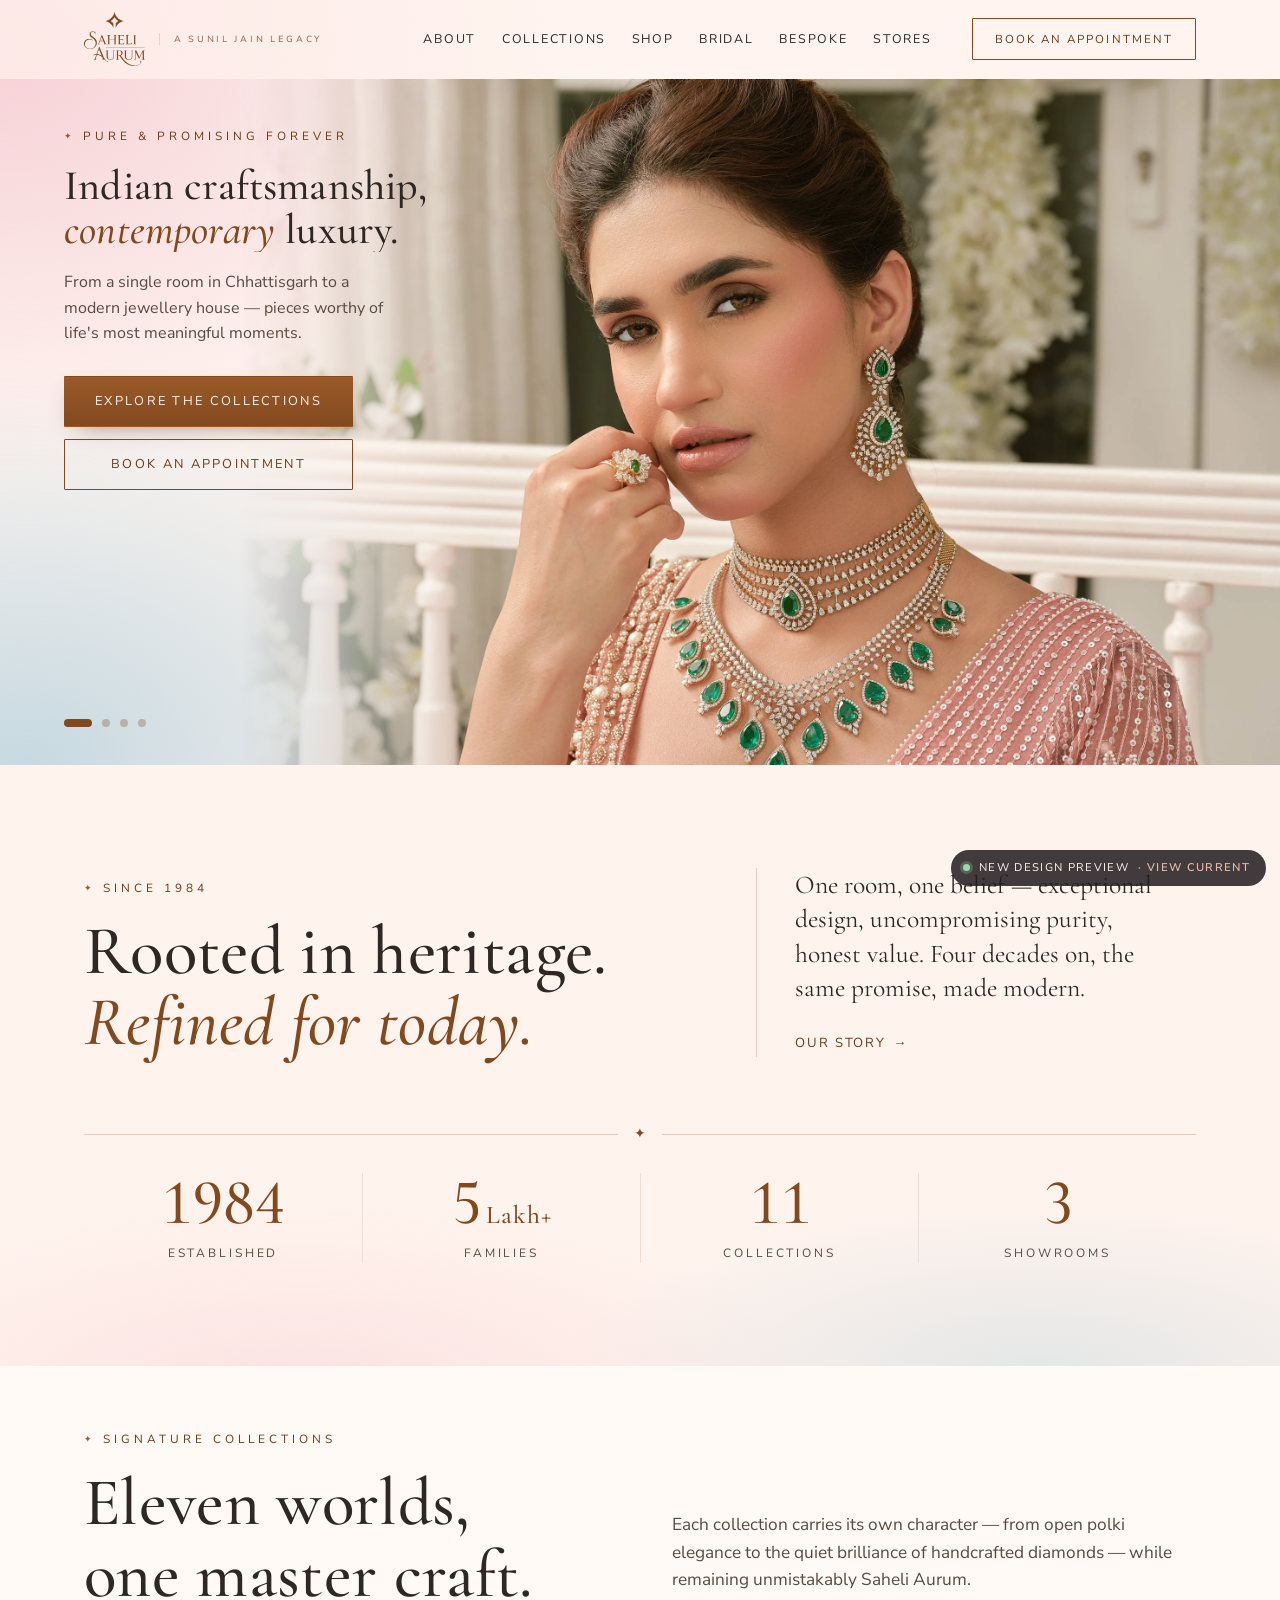
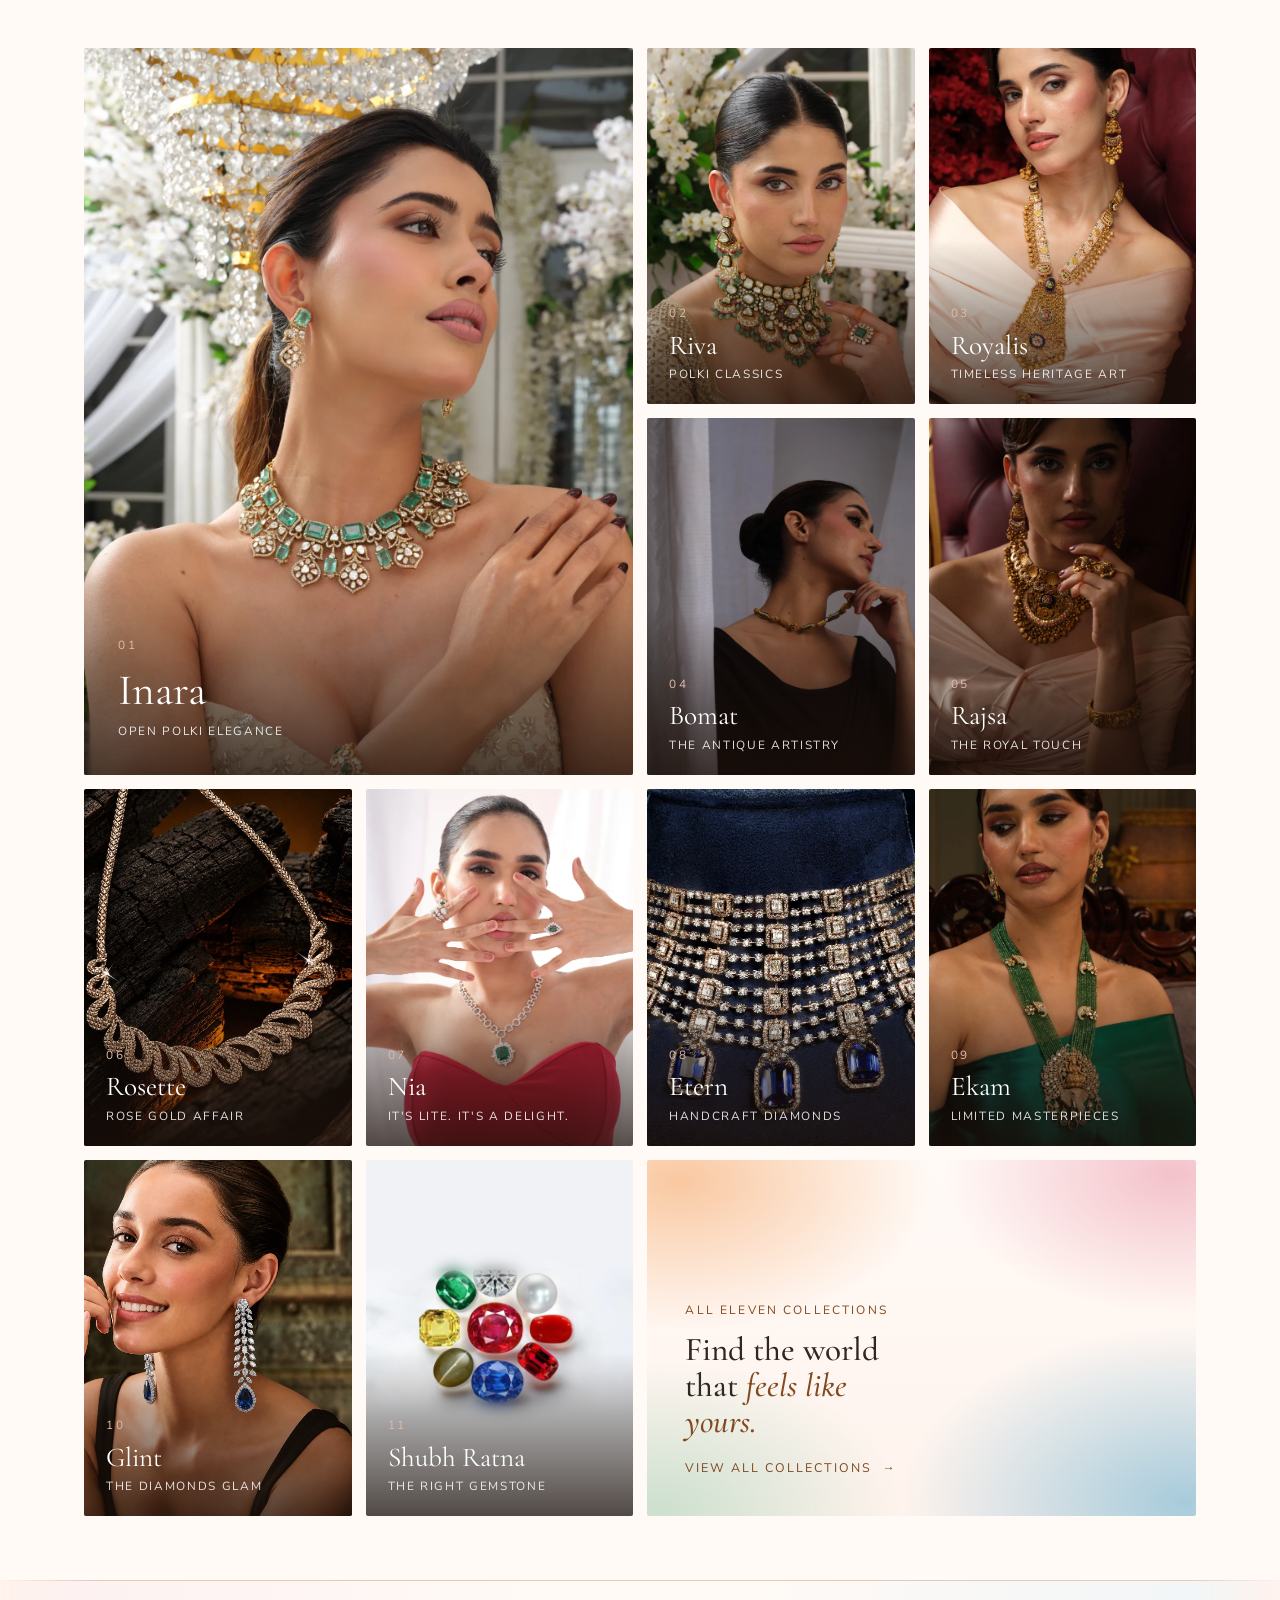
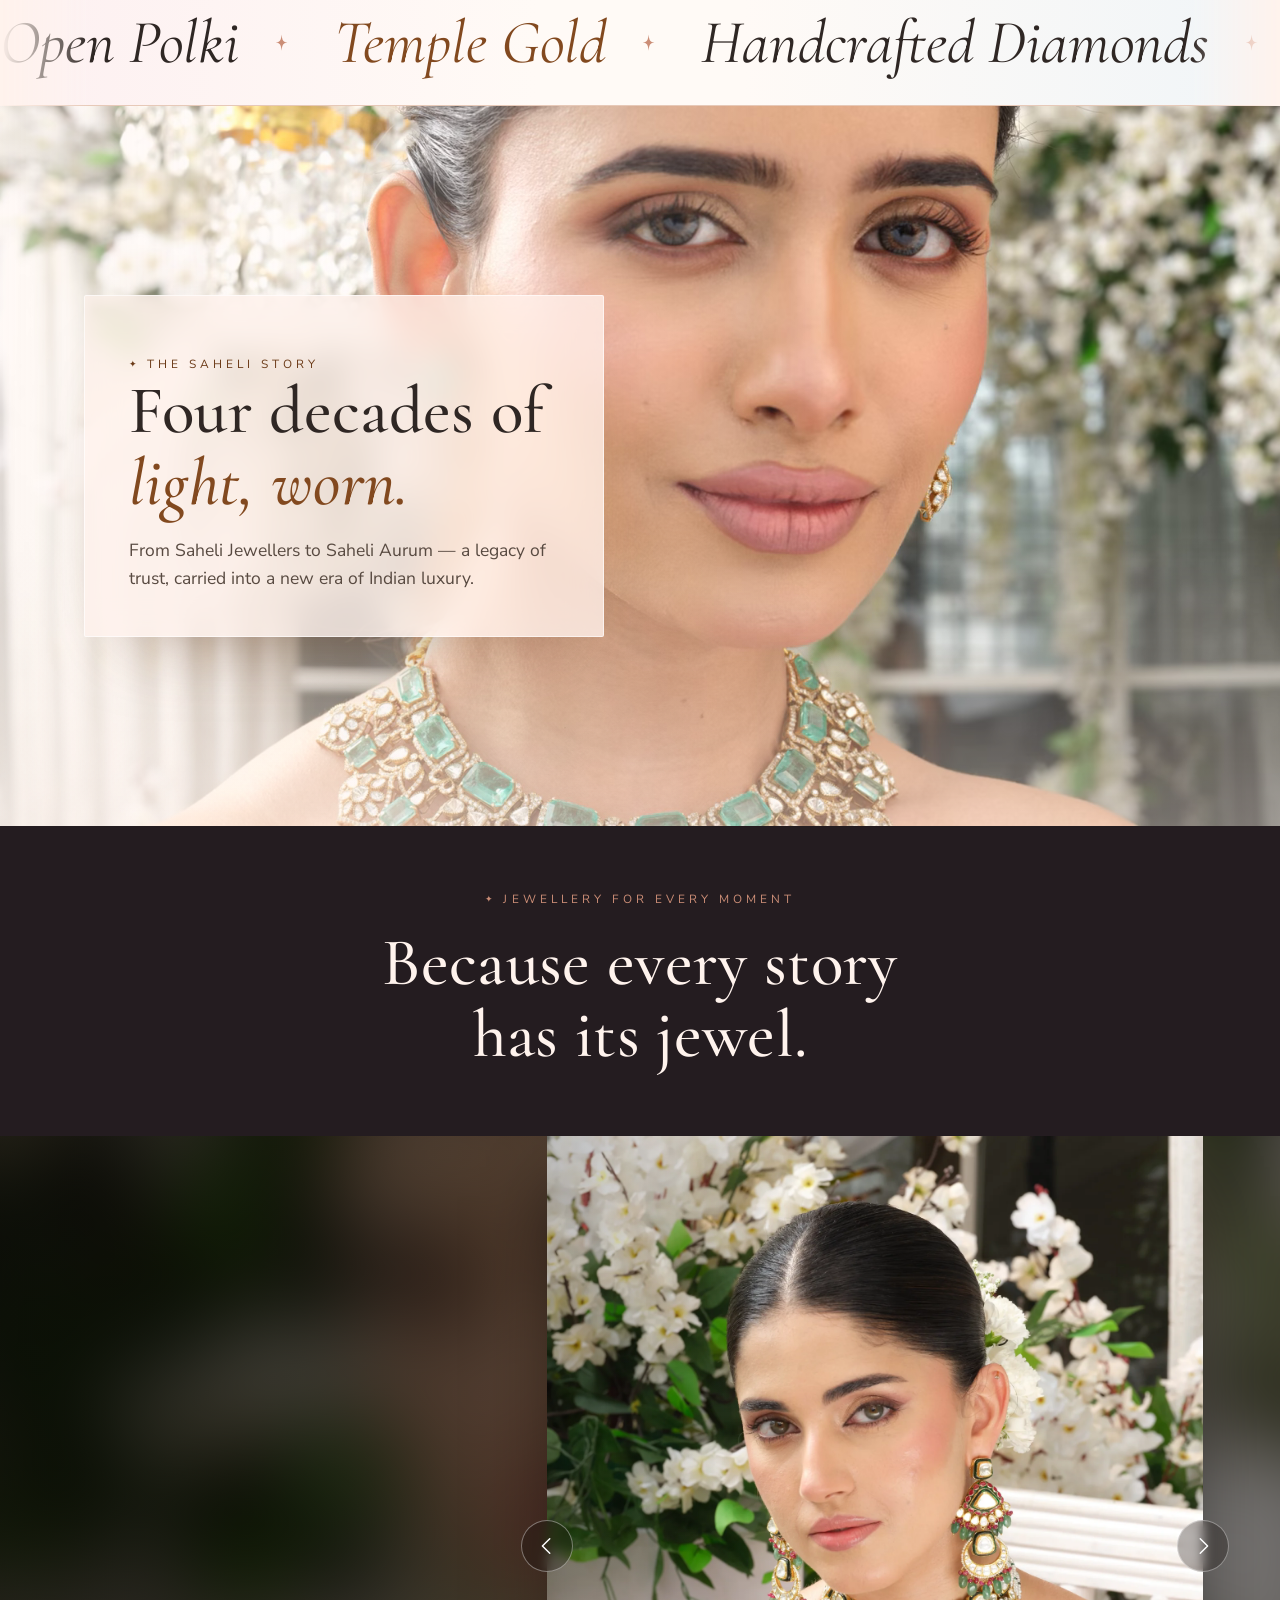
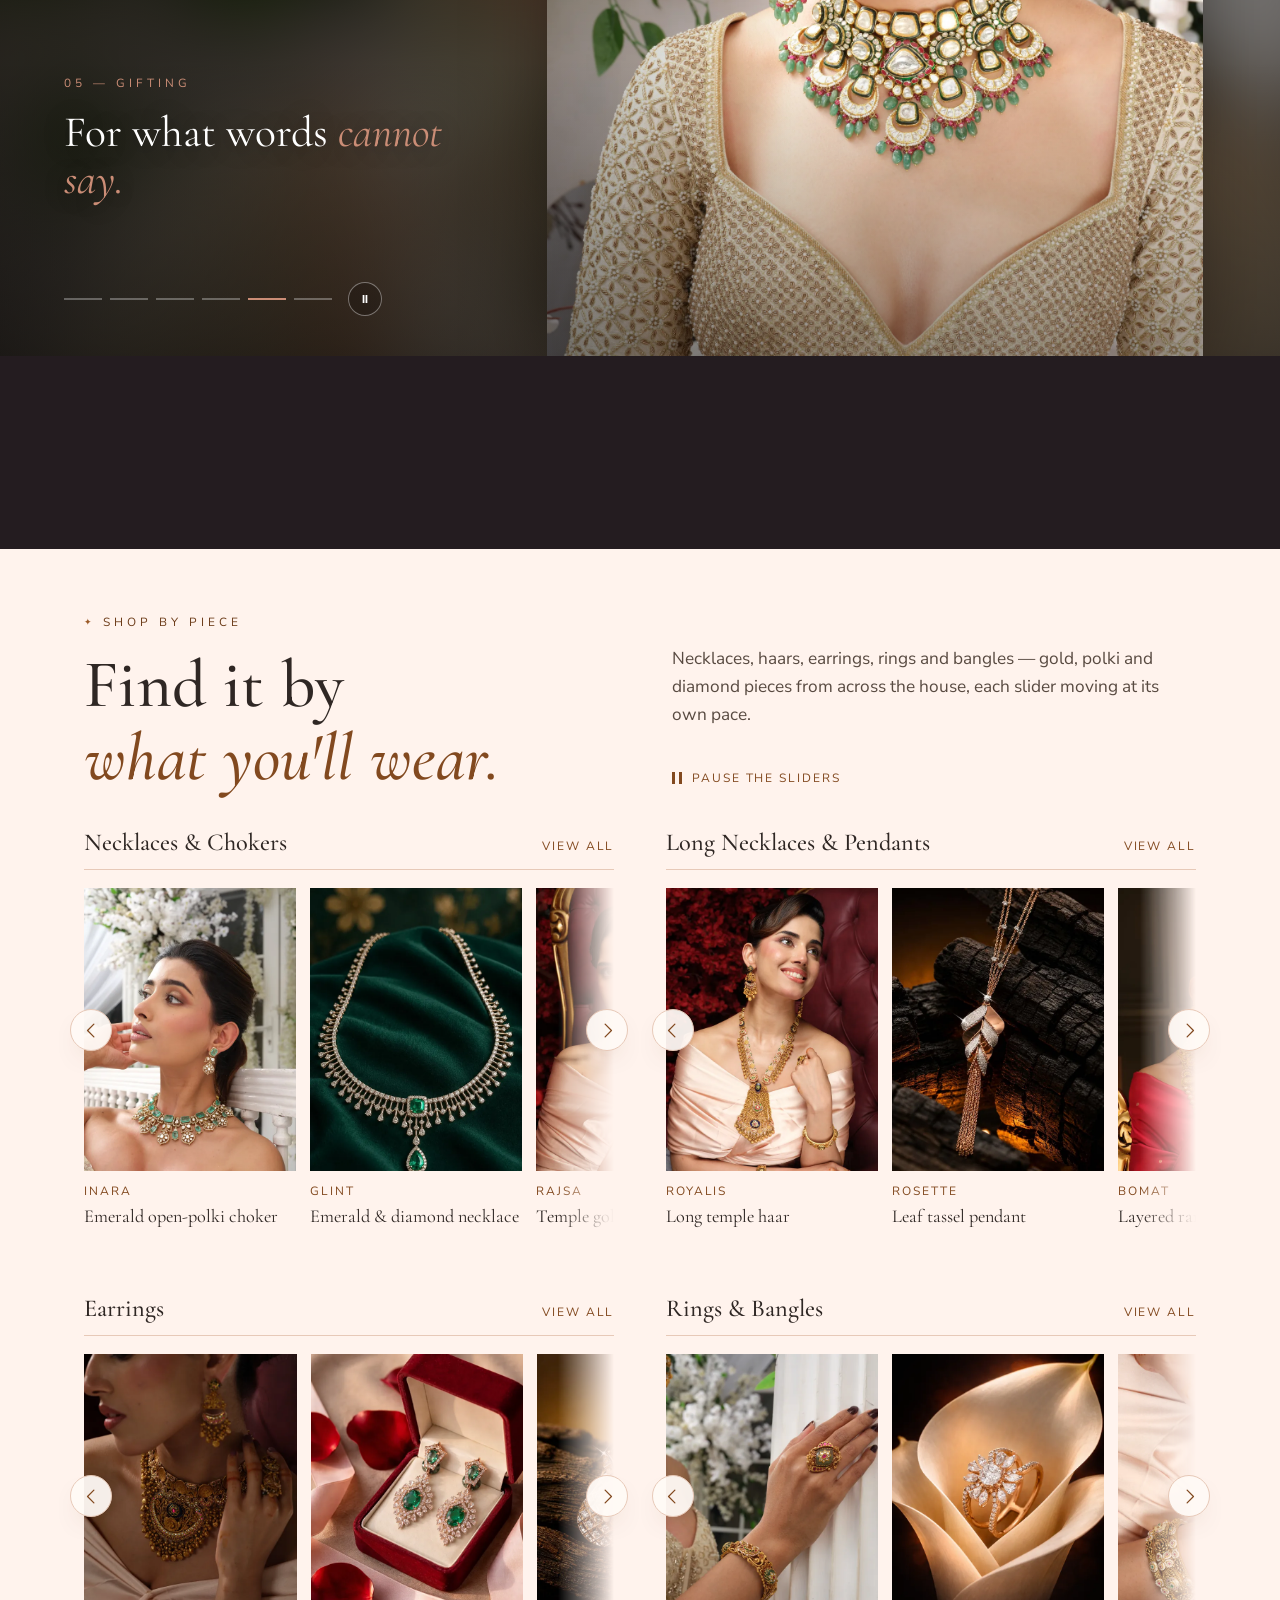
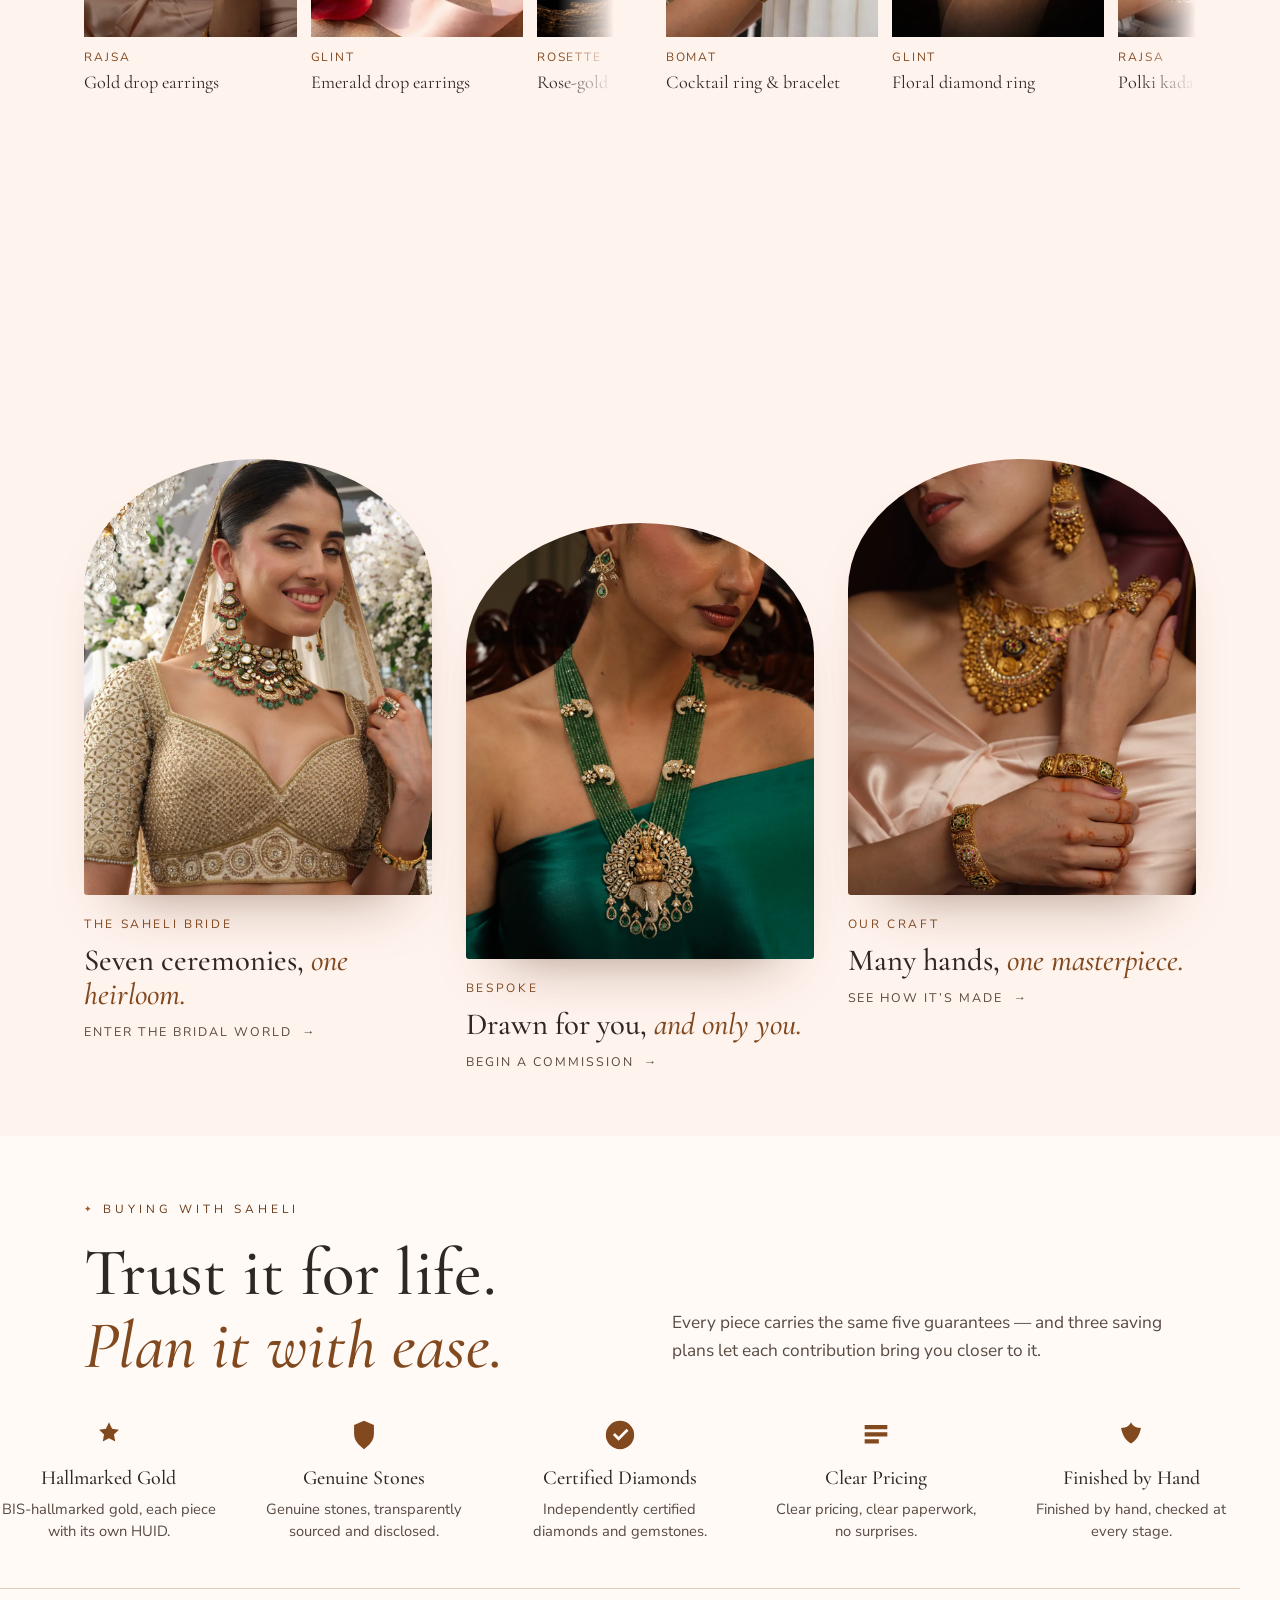
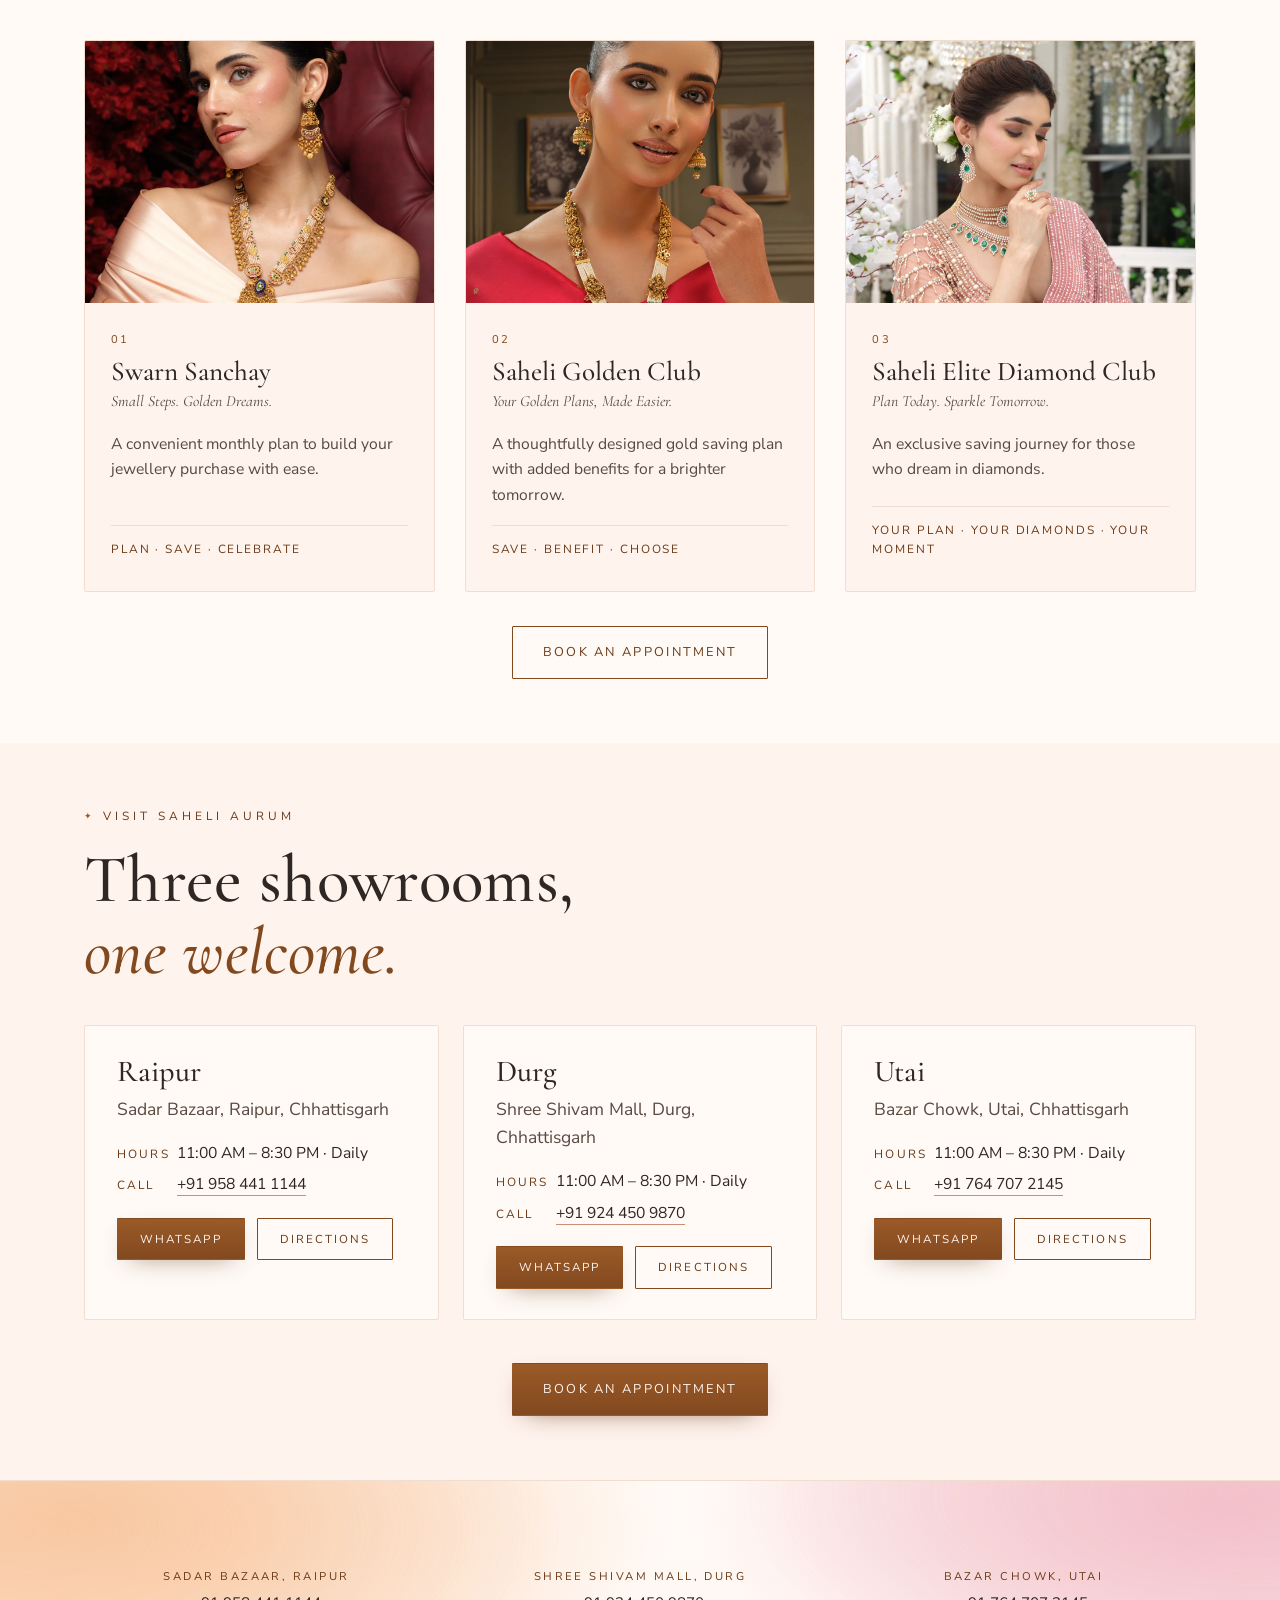
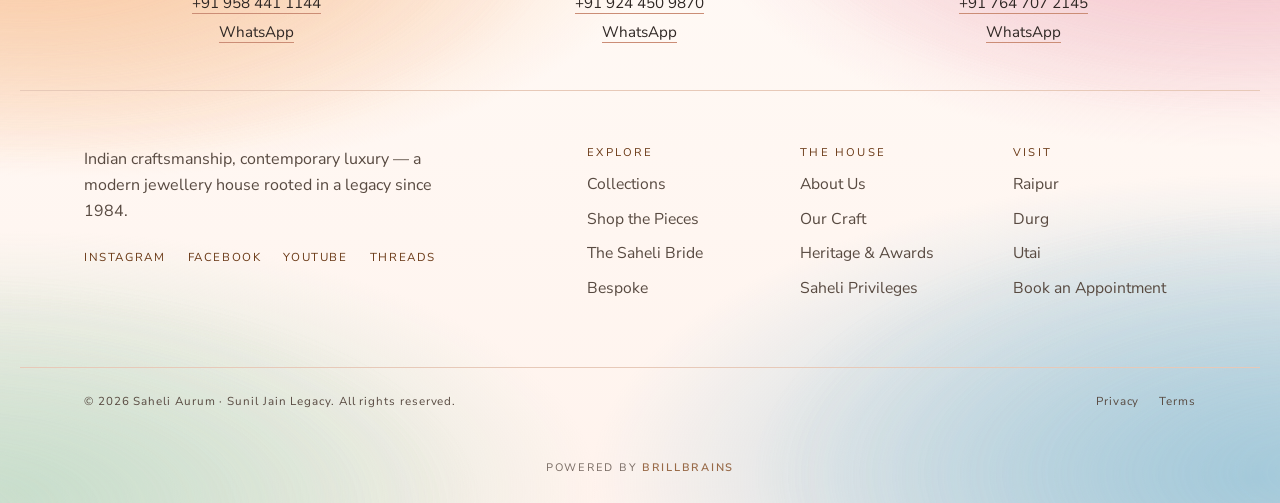
==== new/index.html @ e6eab95f "New design preview at /new, alongside the current site A complete second version of all seven pages " ====
<!DOCTYPE html>
<html lang="en">
<head>
<meta charset="UTF-8" />
<meta name="viewport" content="width=device-width, initial-scale=1.0" />
<title>Saheli Aurum — Pure &amp; Promising Forever (new design preview)</title>
<meta name="description" content="Saheli Aurum — a modern jewellery house rooted in a legacy since 1984. Polki, diamond, gold and gemstone jewellery at Raipur, Durg and Utai." />
<meta name="robots" content="noindex, nofollow" />
<link rel="icon" type="image/svg+xml" href="/assets/img/favicon.svg?v=30" />
<meta name="theme-color" content="#fff3ed" />
<link rel="preconnect" href="https://fonts.googleapis.com" />
<link rel="preconnect" href="https://fonts.gstatic.com" crossorigin />
<link href="https://fonts.googleapis.com/css2?family=Cormorant+Garamond:ital,wght@0,400;0,500;0,600;1,400;1,500&family=Nunito+Sans:ital,opsz,wght@0,6..12,300;0,6..12,400;0,6..12,600;0,6..12,700;1,6..12,400&display=swap" rel="stylesheet" />
<link rel="preload" as="image" href="/assets/img/hero_model.webp" fetchpriority="high" />
<link rel="stylesheet" href="/assets/css/styles.css?v=30" />
<link rel="stylesheet" href="/assets/css/pages.css?v=30" />
<link rel="stylesheet" href="/new/assets/new.css?v=1" />
</head>
<body data-page="home" class="np np-home">
<div class="topbar" id="topbar"><header class="site-header" id="siteHeader"><div class="wrap site-header__inner"><button class="nav-toggle" id="navToggle" aria-label="Open menu" aria-expanded="false"><span></span><span></span><span></span></button><a class="brand" href="/new" aria-label="Saheli Aurum home"><img class="brand__logo" src="/assets/img/logo-stack.svg?v=30" alt="Saheli Aurum" width="61" height="54" /><span class="brand__legacy">A&nbsp;Sunil&nbsp;Jain&nbsp;Legacy</span></a><nav class="nav" id="primaryNav" aria-label="Primary"><a href="/new/about" data-nav="about">About</a><a href="/new/collections" data-nav="collections">Collections</a><a href="/new/shop" data-nav="shop">Shop</a><a href="/new/bridal" data-nav="bridal">Bridal</a><a href="/new/bespoke" data-nav="bespoke">Bespoke</a><a href="/new/stores" data-nav="stores">Stores</a></nav><div class="site-header__cta"><a class="btn btn--outline btn--sm" href="/new/stores#appointment">Book an Appointment</a></div></div></header></div>
<main id="top">

<!-- HERO: a four-slide show, each slide a whole landscape photograph with its own story -->
  <section class="hero" id="hero" data-hero-slider aria-roledescription="carousel" aria-label="Saheli Aurum highlights">
    <div class="hero__slides" aria-live="off">

      <div class="hero__slide is-active" role="group" aria-roledescription="slide" aria-label="1 of 4: Diamonds and emeralds">
        <div class="hero__copy">
          <p class="eyebrow hero__eyebrow reveal">Pure &amp; Promising Forever</p>
          <h1 class="hero__title lines">
            <span class="ln"><span>Indian craftsmanship,</span></span>
            <span class="ln"><span><em>contemporary</em> luxury.</span></span>
          </h1>
          <p class="hero__lede reveal">From a single room in Chhattisgarh to a modern jewellery house — pieces worthy of life's most meaningful moments.</p>
          <div class="hero__actions reveal">
            <a class="btn btn--gold" href="/new/collections">Explore the Collections</a>
            <a class="btn btn--outline" href="/new/stores#appointment">Book an Appointment</a>
          </div>
        </div>
        <div class="hero__media">
          <img src="/assets/img/hero_model.webp" alt="A Saheli Aurum model wearing a diamond and emerald bridal necklace set" fetchpriority="high" width="2400" height="1584" />
        </div>
      </div>

      <div class="hero__slide" role="group" aria-roledescription="slide" aria-label="2 of 4: The Saheli Bride">
        <div class="hero__copy">
          <p class="eyebrow hero__eyebrow reveal">The Saheli Bride · Riva</p>
          <h2 class="hero__title lines">
            <span class="ln"><span>Uncut polki,</span></span>
            <span class="ln"><span><em>made for vows.</em></span></span>
          </h2>
          <p class="hero__lede reveal">Layered polki chokers and chandbalis from Riva — bridal classics, styled for every ceremony from roka to reception.</p>
          <div class="hero__actions reveal">
            <a class="btn btn--gold" href="/new/bridal">Enter the Bridal World</a>
            <a class="btn btn--outline" href="/new/stores#appointment">Book an Appointment</a>
          </div>
        </div>
        <div class="hero__media">
          <img data-src="/assets/img/hero-riva.webp" data-srcset="/assets/img/hero-riva-1200.webp 1200w, /assets/img/hero-riva.webp 2400w" sizes="(max-width: 1023px) 100vw, 84vw" alt="A bride in Riva's layered polki choker, chandbali earrings and emerald ring, her dupatta drawn over her hair" width="2400" height="1584" decoding="async" />
        </div>
      </div>

      <div class="hero__slide" role="group" aria-roledescription="slide" aria-label="3 of 4: Saheli means friend">
        <div class="hero__copy">
          <p class="eyebrow hero__eyebrow reveal">Saheli Means Friend</p>
          <h2 class="hero__title lines">
            <span class="ln"><span>For the one who</span></span>
            <span class="ln"><span><em>stands beside you.</em></span></span>
          </h2>
          <p class="hero__lede reveal">A house named for the people who celebrate with you. Find a piece for your saheli — or come in and choose side by side.</p>
          <div class="hero__actions reveal">
            <a class="btn btn--gold" href="#pieces">Find a Gift</a>
            <a class="btn btn--outline" href="/new/stores#appointment">Book an Appointment</a>
          </div>
        </div>
        <div class="hero__media">
          <img data-src="/assets/img/hero-saheli.webp" data-srcset="/assets/img/hero-saheli-1200.webp 1200w, /assets/img/hero-saheli.webp 2400w" sizes="(max-width: 1023px) 100vw, 84vw" alt="Two friends laughing together, one in a diamond and emerald necklace, the other in a polki bridal choker" width="2400" height="1584" decoding="async" />
        </div>
      </div>

      <div class="hero__slide hero__slide--deep" role="group" aria-roledescription="slide" aria-label="4 of 4: Heritage gold">
        <div class="hero__copy">
          <p class="eyebrow hero__eyebrow reveal">Heritage Gold · Rajsa</p>
          <h2 class="hero__title lines">
            <span class="ln"><span>Temple gold,</span></span>
            <span class="ln"><span><em>worn like a crown.</em></span></span>
          </h2>
          <p class="hero__lede reveal">Hand-finished temple work in warm antique gold — made for the celebrations that fill a whole house.</p>
          <div class="hero__actions reveal">
            <a class="btn btn--gold" href="/new/collections#rajsa">Discover Rajsa</a>
            <a class="btn btn--outline" href="/new/stores#appointment">Book an Appointment</a>
          </div>
        </div>
        <div class="hero__media">
          <img data-src="/assets/img/hero-rajsa.webp" data-srcset="/assets/img/hero-rajsa-1200.webp 1200w, /assets/img/hero-rajsa.webp 2400w" sizes="(max-width: 1023px) 100vw, 84vw" alt="A model in Rajsa's temple gold necklace and gold chandbali earrings against a tufted rose-coloured chair" width="2400" height="1584" decoding="async" />
        </div>
      </div>
    </div>

    <div class="hero__dots" role="group" aria-label="Choose a slide">
      <button type="button" aria-label="Slide 1: Diamonds and emeralds" aria-current="true"></button>
      <button type="button" aria-label="Slide 2: The Saheli Bride"></button>
      <button type="button" aria-label="Slide 3: Saheli means friend"></button>
      <button type="button" aria-label="Slide 4: Heritage gold"></button>
    </div>
  </section>

    <!-- HERITAGE: one line of story, four figures that count up -->
  <section class="hx" id="discover">
    <div class="wrap hx__grid">
      <div class="reveal reveal--left">
        <p class="eyebrow">Since 1984</p>
        <h2 class="display hx__title">Rooted in heritage.<br /><em>Refined for today.</em></h2>
      </div>
      <div class="hx__body reveal reveal--right">
        <p class="hx__lede">One room, one belief — exceptional design, uncompromising purity, honest value. Four decades on, the same promise, made modern.</p>
        <a class="link-arrow" href="/new/about">Our story <span aria-hidden="true">→</span></a>
      </div>
    </div>
    <div class="wrap">
      <ul class="hx__figs stagger">
        <li><span class="hx__n"><span data-count="1984" data-from="1900">1984</span></span><span class="hx__l">Established</span></li>
        <li><span class="hx__n"><span data-count="5">5</span><small>Lakh+</small></span><span class="hx__l">Families</span></li>
        <li><span class="hx__n"><span data-count="11">11</span></span><span class="hx__l">Collections</span></li>
        <li><span class="hx__n"><span data-count="3">3</span></span><span class="hx__l">Showrooms</span></li>
      </ul>
    </div>
  </section>

<!-- COLLECTIONS -->
  <section class="collections section section--tint" id="collections">
    <div class="wrap collections__head">
      <div class="reveal">
        <p class="eyebrow">Signature Collections</p>
        <h2 class="display">Eleven worlds,<br />one master craft.</h2>
      </div>
      <p class="collections__sub reveal">Each collection carries its own character — from open polki elegance to the quiet brilliance of handcrafted diamonds — while remaining unmistakably Saheli Aurum.</p>
    </div>

    <div class="wrap colgrid stagger">
      <a class="colgrid__item colgrid__item--feature sheen" href="/new/collections#inara">
        <img src="/assets/img/collections/inara-hero.webp" alt="Inara open polki jewellery" loading="lazy" />
        <span class="colgrid__cap"><span class="colgrid__no">01</span><span class="colgrid__name">Inara</span><span class="colgrid__tag">Open Polki Elegance</span></span>
      </a>
      <a class="colgrid__item sheen" href="/new/collections#riva">
        <img src="/assets/img/collections/riva-hero.webp" alt="Riva polki classics" loading="lazy" />
        <span class="colgrid__cap"><span class="colgrid__no">02</span><span class="colgrid__name">Riva</span><span class="colgrid__tag">Polki Classics</span></span>
      </a>
      <a class="colgrid__item sheen" href="/new/collections#royalis">
        <img src="/assets/img/collections/royalis-hero.webp" alt="Royalis heritage gold" loading="lazy" />
        <span class="colgrid__cap"><span class="colgrid__no">03</span><span class="colgrid__name">Royalis</span><span class="colgrid__tag">Timeless Heritage Art</span></span>
      </a>
      <a class="colgrid__item sheen" href="/new/collections#bomat">
        <img src="/assets/img/collections/bomat-hero.webp" alt="Bomat antique artistry" loading="lazy" />
        <span class="colgrid__cap"><span class="colgrid__no">04</span><span class="colgrid__name">Bomat</span><span class="colgrid__tag">The Antique Artistry</span></span>
      </a>
      <a class="colgrid__item sheen" href="/new/collections#rajsa">
        <img src="/assets/img/collections/rajasa-hero.webp" alt="Rajsa royal gold" loading="lazy" />
        <span class="colgrid__cap"><span class="colgrid__no">05</span><span class="colgrid__name">Rajsa</span><span class="colgrid__tag">The Royal Touch</span></span>
      </a>
      <a class="colgrid__item sheen" href="/new/collections#rosette">
        <img src="/assets/img/collections/rosette-hero.webp" alt="Rosette rose gold" loading="lazy" />
        <span class="colgrid__cap"><span class="colgrid__no">06</span><span class="colgrid__name">Rosette</span><span class="colgrid__tag">Rose Gold Affair</span></span>
      </a>
      <a class="colgrid__item sheen" href="/new/collections#nia">
        <img src="/assets/img/collections/nia-hero.webp" alt="Nia light diamonds" loading="lazy" />
        <span class="colgrid__cap"><span class="colgrid__no">07</span><span class="colgrid__name">Nia</span><span class="colgrid__tag">It's Lite. It's a Delight.</span></span>
      </a>
      <a class="colgrid__item sheen" href="/new/collections#etern">
        <img src="/assets/img/collections/etern-hero.webp" alt="Etern handcrafted diamonds" loading="lazy" />
        <span class="colgrid__cap"><span class="colgrid__no">08</span><span class="colgrid__name">Etern</span><span class="colgrid__tag">Handcraft Diamonds</span></span>
      </a>
      <a class="colgrid__item sheen" href="/new/collections#ekam">
        <img src="/assets/img/collections/ekam-hero.webp" alt="Ekam limited masterpieces" loading="lazy" />
        <span class="colgrid__cap"><span class="colgrid__no">09</span><span class="colgrid__name">Ekam</span><span class="colgrid__tag">Limited Masterpieces</span></span>
      </a>
      <a class="colgrid__item sheen" href="/new/collections#glint">
        <img src="/assets/img/collections/glint-hero.webp" alt="Glint diamond glam" loading="lazy" />
        <span class="colgrid__cap"><span class="colgrid__no">10</span><span class="colgrid__name">Glint</span><span class="colgrid__tag">The Diamonds Glam</span></span>
      </a>
      <a class="colgrid__item sheen" href="/new/collections#shubh-ratna">
        <img src="/assets/img/shubh_ratna.webp" alt="Shubh Ratna gemstone jewellery" loading="lazy" />
        <span class="colgrid__cap"><span class="colgrid__no">11</span><span class="colgrid__name">Shubh Ratna</span><span class="colgrid__tag">The Right Gemstone</span></span>
      </a>
      <!-- closes the last row, so the grid ends square at every width -->
      <a class="colgrid__more" href="/new/collections">
        <span class="colgrid__more-k">All eleven collections</span>
        <span class="colgrid__more-t">Find the world that <em>feels like yours.</em></span>
        <span class="colgrid__more-cta">View all collections <span aria-hidden="true">→</span></span>
      </a>
    </div>
  </section>

    <!-- a slow band of the house's materials -->
  <div class="wordband marquee" aria-hidden="true"><div class="marquee__track"><span class="marquee__item">Open Polki <span class="aurum-star" aria-hidden="true"><svg viewBox="0 0 24 24"><path d="M12 .8C12.6 6.7 13.5 10.6 17.3 11.5C19 11.9 21.2 12 23.2 12C21.2 12 19 12.1 17.3 12.5C13.5 13.4 12.6 17.3 12 23.2C11.4 17.3 10.5 13.4 6.7 12.5C5 12.1 2.8 12 .8 12C2.8 12 5 11.9 6.7 11.5C10.5 10.6 11.4 6.7 12 .8Z" fill="currentColor"/></svg></span></span><span class="marquee__item">Temple Gold <span class="aurum-star" aria-hidden="true"><svg viewBox="0 0 24 24"><path d="M12 .8C12.6 6.7 13.5 10.6 17.3 11.5C19 11.9 21.2 12 23.2 12C21.2 12 19 12.1 17.3 12.5C13.5 13.4 12.6 17.3 12 23.2C11.4 17.3 10.5 13.4 6.7 12.5C5 12.1 2.8 12 .8 12C2.8 12 5 11.9 6.7 11.5C10.5 10.6 11.4 6.7 12 .8Z" fill="currentColor"/></svg></span></span><span class="marquee__item">Handcrafted Diamonds <span class="aurum-star" aria-hidden="true"><svg viewBox="0 0 24 24"><path d="M12 .8C12.6 6.7 13.5 10.6 17.3 11.5C19 11.9 21.2 12 23.2 12C21.2 12 19 12.1 17.3 12.5C13.5 13.4 12.6 17.3 12 23.2C11.4 17.3 10.5 13.4 6.7 12.5C5 12.1 2.8 12 .8 12C2.8 12 5 11.9 6.7 11.5C10.5 10.6 11.4 6.7 12 .8Z" fill="currentColor"/></svg></span></span><span class="marquee__item">Rose Gold <span class="aurum-star" aria-hidden="true"><svg viewBox="0 0 24 24"><path d="M12 .8C12.6 6.7 13.5 10.6 17.3 11.5C19 11.9 21.2 12 23.2 12C21.2 12 19 12.1 17.3 12.5C13.5 13.4 12.6 17.3 12 23.2C11.4 17.3 10.5 13.4 6.7 12.5C5 12.1 2.8 12 .8 12C2.8 12 5 11.9 6.7 11.5C10.5 10.6 11.4 6.7 12 .8Z" fill="currentColor"/></svg></span></span><span class="marquee__item">Nine Ratnas <span class="aurum-star" aria-hidden="true"><svg viewBox="0 0 24 24"><path d="M12 .8C12.6 6.7 13.5 10.6 17.3 11.5C19 11.9 21.2 12 23.2 12C21.2 12 19 12.1 17.3 12.5C13.5 13.4 12.6 17.3 12 23.2C11.4 17.3 10.5 13.4 6.7 12.5C5 12.1 2.8 12 .8 12C2.8 12 5 11.9 6.7 11.5C10.5 10.6 11.4 6.7 12 .8Z" fill="currentColor"/></svg></span></span><span class="marquee__item">Antique Nakashi <span class="aurum-star" aria-hidden="true"><svg viewBox="0 0 24 24"><path d="M12 .8C12.6 6.7 13.5 10.6 17.3 11.5C19 11.9 21.2 12 23.2 12C21.2 12 19 12.1 17.3 12.5C13.5 13.4 12.6 17.3 12 23.2C11.4 17.3 10.5 13.4 6.7 12.5C5 12.1 2.8 12 .8 12C2.8 12 5 11.9 6.7 11.5C10.5 10.6 11.4 6.7 12 .8Z" fill="currentColor"/></svg></span></span></div></div>

<!-- BRAND FILM -->
  <section class="filmband" id="film" aria-label="The Saheli story in motion">
    <div class="filmband__media">
      <video autoplay muted loop playsinline preload="metadata" poster="/assets/video/brand-film-poster.webp?v=30">
        <source src="/assets/video/brand-film.webm?v=30" type="video/webm" />
        <source src="/assets/video/brand-film.mp4?v=30" type="video/mp4" />
      </video>
      <div class="filmband__scrim"></div>
    </div>
    <div class="filmband__inner">
      <div class="filmband__plate reveal reveal--left">
        <p class="eyebrow">The Saheli Story</p>
        <h2 class="display">Four decades of<br /><em>light, worn.</em></h2>
        <p>From Saheli Jewellers to Saheli Aurum — a legacy of trust, carried into a new era of Indian luxury.</p>
      </div>
    </div>
  </section>

  <!-- JEWELLERY FOR EVERY MOMENT (cinematic sticky sequence) -->
  <section class="moments" id="moments" aria-label="Jewellery for every moment">
    <div class="moments__intro section">
      <div class="wrap center">
        <p class="eyebrow eyebrow--light reveal">Jewellery for Every Moment</p>
        <h2 class="display display--light reveal">Because every story<br />has its jewel.</h2>
      </div>
    </div>

    <div class="moments__carousel" id="momentCarousel" role="region" aria-roledescription="carousel" aria-label="Jewellery for every moment" tabindex="0">
      <div class="moments__stage">
          <article class="mscene is-active" role="group" aria-roledescription="slide" aria-label="1 of 6: The Bride">
            <div class="mscene__media" style="--m:url('/assets/img/moment_bride_riva.webp')"></div>
            <div class="mscene__vin"></div>
            <div class="mscene__copy"><span class="mscene__no">01 — The Bride</span><p>For the day that <em>changes everything.</em></p></div>
          </article>
          <article class="mscene" role="group" aria-roledescription="slide" aria-label="2 of 6: The Engagement" aria-hidden="true">
            <div class="mscene__media" style="--m:url('/assets/img/moment_couple.webp')"></div>
            <div class="mscene__vin"></div>
            <div class="mscene__copy"><span class="mscene__no">02 — The Engagement</span><p>For the “yes” that <em>begins forever.</em></p></div>
          </article>
          <article class="mscene" role="group" aria-roledescription="slide" aria-label="3 of 6: Family &amp; Festival" aria-hidden="true">
            <div class="mscene__media" style="--m:url('/assets/img/moment_family_saheli.webp')"></div>
            <div class="mscene__vin"></div>
            <div class="mscene__copy"><span class="mscene__no">03 — Family &amp; Festival</span><p>For the moments that <em>bring everyone home.</em></p></div>
          </article>
          <article class="mscene" role="group" aria-roledescription="slide" aria-label="4 of 6: The Achievement" aria-hidden="true">
            <div class="mscene__media" style="--m:url('/assets/img/moment_achieve.webp')"></div>
            <div class="mscene__vin"></div>
            <div class="mscene__copy"><span class="mscene__no">04 — The Achievement</span><p>For the milestone <em>you worked for.</em></p></div>
          </article>
          <article class="mscene" role="group" aria-roledescription="slide" aria-label="5 of 6: Gifting" aria-hidden="true">
            <div class="mscene__media" style="--m:url('/assets/img/moment_gift.webp')"></div>
            <div class="mscene__vin"></div>
            <div class="mscene__copy"><span class="mscene__no">05 — Gifting</span><p>For what words <em>cannot say.</em></p></div>
          </article>
          <article class="mscene" role="group" aria-roledescription="slide" aria-label="6 of 6: For Yourself" aria-hidden="true">
            <div class="mscene__media" style="--m:url('/assets/img/moment_self.webp')"></div>
            <div class="mscene__vin"></div>
            <div class="mscene__copy"><span class="mscene__no">06 — For Yourself</span><p>And sometimes, <em>just because you want to.</em></p></div>
          </article>
      </div>
      <button class="mnav mnav--prev" type="button" aria-label="Previous moment"><svg viewBox="0 0 24 24" aria-hidden="true"><path d="M15 4l-8 8 8 8" fill="none" stroke="currentColor" stroke-width="1.6" stroke-linecap="round" stroke-linejoin="round"/></svg></button>
      <button class="mnav mnav--next" type="button" aria-label="Next moment"><svg viewBox="0 0 24 24" aria-hidden="true"><path d="M9 4l8 8-8 8" fill="none" stroke="currentColor" stroke-width="1.6" stroke-linecap="round" stroke-linejoin="round"/></svg></button>
      <div class="moments__controls">
        <ol class="moments__dots"><li><button type="button" aria-label="The Bride" aria-current="true"><span></span></button></li><li><button type="button" aria-label="The Engagement"><span></span></button></li><li><button type="button" aria-label="Family &amp; Festival"><span></span></button></li><li><button type="button" aria-label="The Achievement"><span></span></button></li><li><button type="button" aria-label="Gifting"><span></span></button></li><li><button type="button" aria-label="For Yourself"><span></span></button></li></ol>
        <button class="moments__toggle" type="button" aria-pressed="false" aria-label="Pause the slideshow"><svg class="i-pause" viewBox="0 0 24 24" aria-hidden="true"><path d="M8 5h3v14H8zM13 5h3v14h-3z" fill="currentColor"/></svg><svg class="i-play" viewBox="0 0 24 24" aria-hidden="true"><path d="M8 5l11 7-11 7z" fill="currentColor"/></svg></button>
      </div>
    </div>

    <div class="moments__outro section">
      <div class="wrap center">
        <p class="lede reveal">Grand celebration or quiet victory — there is always a reason to wear something meaningful.</p>
      </div>
    </div>
  </section>

  <!-- SHOP BY PIECE: four self-running sliders, one per kind of piece, pieces drawn from across the collections -->
  <section class="pieces section" id="pieces" aria-labelledby="piecesTitle">
    <div class="wrap collections__head">
      <div class="reveal">
        <p class="eyebrow">Shop by Piece</p>
        <h2 class="display" id="piecesTitle">Find it by<br /><em>what you'll wear.</em></h2>
      </div>
      <div class="reveal">
        <p class="collections__sub">Necklaces, haars, earrings, rings and bangles — gold, polki and diamond pieces from across the house, each slider moving at its own pace.</p>
        <button class="pieces__toggle" type="button" aria-pressed="false" data-pieces-toggle hidden>Pause the sliders</button>
      </div>
    </div>

    <div class="wrap pieces__grid">
      <div class="prail" data-prail data-dir="1" role="region" aria-roledescription="carousel" aria-label="Necklaces and chokers">
        <div class="prail__head"><h3 class="prail__title">Necklaces &amp; Chokers</h3><a class="prail__all" href="/new/shop#lookbook">View all</a></div>
        <div class="prail__view">
          <button class="gnav gnav--prev" type="button" aria-label="Previous necklaces"><svg viewBox="0 0 24 24" aria-hidden="true"><path d="M15 4l-8 8 8 8" fill="none" stroke="currentColor" stroke-width="1.6" stroke-linecap="round" stroke-linejoin="round"/></svg></button>
          <ul class="prail__track">
            <li class="pcard"><a href="/new/collections#inara"><span class="pcard__img"><img src="/assets/img/pieces/neck-inara.webp" alt="Emerald open-polki choker from the Inara collection" loading="lazy" width="600" height="800" /></span><span class="pcard__meta"><span class="pcard__col">Inara</span><span class="pcard__name">Emerald open-polki choker</span></span></a></li>
            <li class="pcard"><a href="/new/collections#glint"><span class="pcard__img"><img src="/assets/img/pieces/neck-glint-velvet.webp" alt="Emerald and diamond necklace from the Glint collection" loading="lazy" width="600" height="800" /></span><span class="pcard__meta"><span class="pcard__col">Glint</span><span class="pcard__name">Emerald &amp; diamond necklace</span></span></a></li>
            <li class="pcard"><a href="/new/collections#rajsa"><span class="pcard__img"><img src="/assets/img/pieces/neck-rajsa-choker.webp" alt="Temple gold choker from the Rajsa collection" loading="lazy" width="600" height="800" /></span><span class="pcard__meta"><span class="pcard__col">Rajsa</span><span class="pcard__name">Temple gold choker</span></span></a></li>
            <li class="pcard"><a href="/new/collections#glint"><span class="pcard__img"><img src="/assets/img/pieces/neck-glint-layered.webp" alt="Layered diamond necklace from the Glint collection" loading="lazy" width="600" height="800" /></span><span class="pcard__meta"><span class="pcard__col">Glint</span><span class="pcard__name">Layered diamond necklace</span></span></a></li>
            <li class="pcard"><a href="/new/collections#riva"><span class="pcard__img"><img src="/assets/img/pieces/neck-riva.webp" alt="Polki bridal choker from the Riva collection" loading="lazy" width="600" height="800" /></span><span class="pcard__meta"><span class="pcard__col">Riva</span><span class="pcard__name">Polki bridal choker</span></span></a></li>
            <li class="pcard"><a href="/new/shop#lookbook"><span class="pcard__img"><img src="/assets/img/pieces/neck-yellow.webp" alt="Filigree yellow gold necklace" loading="lazy" width="600" height="800" /></span><span class="pcard__meta"><span class="pcard__col">Yellow Gold</span><span class="pcard__name">Filigree necklace</span></span></a></li>
            <li class="pcard"><a href="/new/collections#bomat"><span class="pcard__img"><img src="/assets/img/pieces/neck-bomat.webp" alt="Gemstone antique gold necklace from the Bomat collection" loading="lazy" width="600" height="800" /></span><span class="pcard__meta"><span class="pcard__col">Bomat</span><span class="pcard__name">Gemstone antique necklace</span></span></a></li>
            <li class="pcard"><a href="/new/collections#rajsa"><span class="pcard__img"><img src="/assets/img/pieces/neck-rajsa-bridal.webp" alt="Bridal gold necklace from the Rajsa collection" loading="lazy" width="600" height="800" /></span><span class="pcard__meta"><span class="pcard__col">Rajsa</span><span class="pcard__name">Bridal gold necklace</span></span></a></li>
          </ul>
          <button class="gnav gnav--next" type="button" aria-label="Next necklaces"><svg viewBox="0 0 24 24" aria-hidden="true"><path d="M9 4l8 8-8 8" fill="none" stroke="currentColor" stroke-width="1.6" stroke-linecap="round" stroke-linejoin="round"/></svg></button>
        </div>
      </div>

      <div class="prail" data-prail data-dir="-1" role="region" aria-roledescription="carousel" aria-label="Long necklaces and pendants">
        <div class="prail__head"><h3 class="prail__title">Long Necklaces &amp; Pendants</h3><a class="prail__all" href="/new/shop#lookbook">View all</a></div>
        <div class="prail__view">
          <button class="gnav gnav--prev" type="button" aria-label="Previous long necklaces"><svg viewBox="0 0 24 24" aria-hidden="true"><path d="M15 4l-8 8 8 8" fill="none" stroke="currentColor" stroke-width="1.6" stroke-linecap="round" stroke-linejoin="round"/></svg></button>
          <ul class="prail__track">
            <li class="pcard"><a href="/new/collections#royalis"><span class="pcard__img"><img src="/assets/img/pieces/long-royalis-haar.webp" alt="Long temple gold haar from the Royalis collection" loading="lazy" width="600" height="800" /></span><span class="pcard__meta"><span class="pcard__col">Royalis</span><span class="pcard__name">Long temple haar</span></span></a></li>
            <li class="pcard"><a href="/new/collections#rosette"><span class="pcard__img"><img src="/assets/img/pieces/long-rosette-tassel.webp" alt="Rose gold leaf tassel pendant from the Rosette collection" loading="lazy" width="600" height="800" /></span><span class="pcard__meta"><span class="pcard__col">Rosette</span><span class="pcard__name">Leaf tassel pendant</span></span></a></li>
            <li class="pcard"><a href="/new/collections#bomat"><span class="pcard__img"><img src="/assets/img/pieces/long-bomat-rani.webp" alt="Layered gold rani haar from the Bomat collection" loading="lazy" width="600" height="800" /></span><span class="pcard__meta"><span class="pcard__col">Bomat</span><span class="pcard__name">Layered rani haar</span></span></a></li>
            <li class="pcard"><a href="/new/collections#ekam"><span class="pcard__img"><img src="/assets/img/pieces/long-ekam-peacock.webp" alt="Pink stone pendant necklace from the Ekam collection" loading="lazy" width="600" height="800" /></span><span class="pcard__meta"><span class="pcard__col">Ekam</span><span class="pcard__name">Pink stone pendant</span></span></a></li>
            <li class="pcard"><a href="/new/collections#royalis"><span class="pcard__img"><img src="/assets/img/pieces/long-royalis-temple.webp" alt="Temple pendant haar from the Royalis collection" loading="lazy" width="600" height="800" /></span><span class="pcard__meta"><span class="pcard__col">Royalis</span><span class="pcard__name">Temple pendant haar</span></span></a></li>
            <li class="pcard"><a href="/new/collections#rosette"><span class="pcard__img"><img src="/assets/img/pieces/long-rosette-knot.webp" alt="Rose gold knot pendant from the Rosette collection" loading="lazy" width="600" height="800" /></span><span class="pcard__meta"><span class="pcard__col">Rosette</span><span class="pcard__name">Knot pendant</span></span></a></li>
            <li class="pcard"><a href="/new/collections#ekam"><span class="pcard__img"><img src="/assets/img/pieces/long-ekam-haar.webp" alt="Emerald bead haar from the Ekam collection" loading="lazy" width="600" height="800" /></span><span class="pcard__meta"><span class="pcard__col">Ekam</span><span class="pcard__name">Emerald bead haar</span></span></a></li>
            <li class="pcard"><a href="/new/collections#bomat"><span class="pcard__img"><img src="/assets/img/pieces/long-bomat-chain.webp" alt="Beaded antique gold chain from the Bomat collection" loading="lazy" width="600" height="800" /></span><span class="pcard__meta"><span class="pcard__col">Bomat</span><span class="pcard__name">Beaded gold chain</span></span></a></li>
          </ul>
          <button class="gnav gnav--next" type="button" aria-label="Next long necklaces"><svg viewBox="0 0 24 24" aria-hidden="true"><path d="M9 4l8 8-8 8" fill="none" stroke="currentColor" stroke-width="1.6" stroke-linecap="round" stroke-linejoin="round"/></svg></button>
        </div>
      </div>

      <div class="prail" data-prail data-dir="-1" role="region" aria-roledescription="carousel" aria-label="Earrings">
        <div class="prail__head"><h3 class="prail__title">Earrings</h3><a class="prail__all" href="/new/shop#lookbook">View all</a></div>
        <div class="prail__view">
          <button class="gnav gnav--prev" type="button" aria-label="Previous earrings"><svg viewBox="0 0 24 24" aria-hidden="true"><path d="M15 4l-8 8 8 8" fill="none" stroke="currentColor" stroke-width="1.6" stroke-linecap="round" stroke-linejoin="round"/></svg></button>
          <ul class="prail__track">
            <li class="pcard"><a href="/new/collections#rajsa"><span class="pcard__img"><img src="/assets/img/pieces/ear-rajsa.webp" alt="Gold drop earrings from the Rajsa collection" loading="lazy" width="600" height="800" /></span><span class="pcard__meta"><span class="pcard__col">Rajsa</span><span class="pcard__name">Gold drop earrings</span></span></a></li>
            <li class="pcard"><a href="/new/collections#glint"><span class="pcard__img"><img src="/assets/img/pieces/ear-glint-box.webp" alt="Emerald drop earrings from the Glint collection" loading="lazy" width="600" height="800" /></span><span class="pcard__meta"><span class="pcard__col">Glint</span><span class="pcard__name">Emerald drop earrings</span></span></a></li>
            <li class="pcard"><a href="/new/collections#rosette"><span class="pcard__img"><img src="/assets/img/pieces/ear-rosette-drop.webp" alt="Rose gold teardrop earrings from the Rosette collection" loading="lazy" width="600" height="800" /></span><span class="pcard__meta"><span class="pcard__col">Rosette</span><span class="pcard__name">Rose-gold teardrops</span></span></a></li>
            <li class="pcard"><a href="/new/collections#inara"><span class="pcard__img"><img src="/assets/img/pieces/ear-inara.webp" alt="Open-polki drop earrings from the Inara collection" loading="lazy" width="600" height="800" /></span><span class="pcard__meta"><span class="pcard__col">Inara</span><span class="pcard__name">Open-polki drops</span></span></a></li>
            <li class="pcard"><a href="/new/collections#glint"><span class="pcard__img"><img src="/assets/img/pieces/ear-glint-baguette.webp" alt="Emerald baguette earrings from the Glint collection" loading="lazy" width="600" height="800" /></span><span class="pcard__meta"><span class="pcard__col">Glint</span><span class="pcard__name">Emerald baguette earrings</span></span></a></li>
            <li class="pcard"><a href="/new/collections#bomat"><span class="pcard__img"><img src="/assets/img/pieces/ear-bomat.webp" alt="Gemstone antique gold earrings from the Bomat collection" loading="lazy" width="600" height="800" /></span><span class="pcard__meta"><span class="pcard__col">Bomat</span><span class="pcard__name">Gemstone antique earrings</span></span></a></li>
            <li class="pcard"><a href="/new/collections#rosette"><span class="pcard__img"><img src="/assets/img/pieces/ear-rosette-leaf.webp" alt="Rose gold leaf tassel earrings from the Rosette collection" loading="lazy" width="600" height="800" /></span><span class="pcard__meta"><span class="pcard__col">Rosette</span><span class="pcard__name">Leaf tassel earrings</span></span></a></li>
            <li class="pcard"><a href="/new/collections#glint"><span class="pcard__img"><img src="/assets/img/pieces/ear-glint-pear.webp" alt="Emerald pear earrings from the Glint collection" loading="lazy" width="600" height="800" /></span><span class="pcard__meta"><span class="pcard__col">Glint</span><span class="pcard__name">Emerald pear earrings</span></span></a></li>
            <li class="pcard"><a href="/new/shop#lookbook"><span class="pcard__img"><img src="/assets/img/pieces/ear-yellow.webp" alt="Filigree yellow gold earrings" loading="lazy" width="600" height="800" /></span><span class="pcard__meta"><span class="pcard__col">Yellow Gold</span><span class="pcard__name">Filigree earrings</span></span></a></li>
          </ul>
          <button class="gnav gnav--next" type="button" aria-label="Next earrings"><svg viewBox="0 0 24 24" aria-hidden="true"><path d="M9 4l8 8-8 8" fill="none" stroke="currentColor" stroke-width="1.6" stroke-linecap="round" stroke-linejoin="round"/></svg></button>
        </div>
      </div>

      <div class="prail" data-prail data-dir="1" role="region" aria-roledescription="carousel" aria-label="Rings and bangles">
        <div class="prail__head"><h3 class="prail__title">Rings &amp; Bangles</h3><a class="prail__all" href="/new/shop#lookbook">View all</a></div>
        <div class="prail__view">
          <button class="gnav gnav--prev" type="button" aria-label="Previous rings and bangles"><svg viewBox="0 0 24 24" aria-hidden="true"><path d="M15 4l-8 8 8 8" fill="none" stroke="currentColor" stroke-width="1.6" stroke-linecap="round" stroke-linejoin="round"/></svg></button>
          <ul class="prail__track">
            <li class="pcard"><a href="/new/collections#bomat"><span class="pcard__img"><img src="/assets/img/pieces/hand-bomat-ring.webp" alt="Cocktail ring and bracelet from the Bomat collection" loading="lazy" width="600" height="800" /></span><span class="pcard__meta"><span class="pcard__col">Bomat</span><span class="pcard__name">Cocktail ring &amp; bracelet</span></span></a></li>
            <li class="pcard"><a href="/new/collections#glint"><span class="pcard__img"><img src="/assets/img/pieces/hand-glint-lily.webp" alt="Floral diamond ring from the Glint collection" loading="lazy" width="600" height="800" /></span><span class="pcard__meta"><span class="pcard__col">Glint</span><span class="pcard__name">Floral diamond ring</span></span></a></li>
            <li class="pcard"><a href="/new/collections#rajsa"><span class="pcard__img"><img src="/assets/img/pieces/hand-rajsa-kada.webp" alt="Polki kadas from the Rajsa collection" loading="lazy" width="600" height="800" /></span><span class="pcard__meta"><span class="pcard__col">Rajsa</span><span class="pcard__name">Polki kadas</span></span></a></li>
            <li class="pcard"><a href="/new/collections#glint"><span class="pcard__img"><img src="/assets/img/pieces/hand-glint-bangle.webp" alt="Emerald eternity bangle from the Glint collection" loading="lazy" width="600" height="800" /></span><span class="pcard__meta"><span class="pcard__col">Glint</span><span class="pcard__name">Emerald eternity bangle</span></span></a></li>
            <li class="pcard"><a href="/new/collections#riva"><span class="pcard__img"><img src="/assets/img/pieces/hand-riva-bangles.webp" alt="Polki bangles from the Riva collection" loading="lazy" width="600" height="800" /></span><span class="pcard__meta"><span class="pcard__col">Riva</span><span class="pcard__name">Polki bangles</span></span></a></li>
            <li class="pcard"><a href="/new/collections#glint"><span class="pcard__img"><img src="/assets/img/pieces/hand-glint-solitaire.webp" alt="Solitaire diamond ring from the Glint collection" loading="lazy" width="600" height="800" /></span><span class="pcard__meta"><span class="pcard__col">Glint</span><span class="pcard__name">Solitaire ring</span></span></a></li>
            <li class="pcard"><a href="/new/shop#lookbook"><span class="pcard__img"><img src="/assets/img/pieces/hand-yellow-ring.webp" alt="Filigree yellow gold ring" loading="lazy" width="600" height="800" /></span><span class="pcard__meta"><span class="pcard__col">Yellow Gold</span><span class="pcard__name">Filigree ring</span></span></a></li>
            <li class="pcard"><a href="/new/collections#glint"><span class="pcard__img"><img src="/assets/img/pieces/hand-glint-cocktail.webp" alt="Diamond cocktail ring from the Glint collection" loading="lazy" width="600" height="800" /></span><span class="pcard__meta"><span class="pcard__col">Glint</span><span class="pcard__name">Diamond cocktail ring</span></span></a></li>
          </ul>
          <button class="gnav gnav--next" type="button" aria-label="Next rings and bangles"><svg viewBox="0 0 24 24" aria-hidden="true"><path d="M9 4l8 8-8 8" fill="none" stroke="currentColor" stroke-width="1.6" stroke-linecap="round" stroke-linejoin="round"/></svg></button>
        </div>
      </div>
    </div>
  </section>

    <!-- THREE WAYS IN: bridal, bespoke and craft - the full stories live on their own pages -->
  <section class="doors section" id="doors">
    <div class="wrap doors__head">
      <p class="eyebrow reveal">Step Inside</p>
      <h2 class="display reveal">Three ways into <em>the house.</em></h2>
    </div>
    <div class="wrap doors__grid stagger">
      <a class="door" href="/new/bridal"><span class="door__img"><img src="/assets/img/new/door-bridal.webp" alt="A Saheli Aurum bride laughing in a polki bridal choker" loading="lazy" width="1000" height="1250" /></span><span class="door__k">The Saheli Bride</span><span class="door__t">Seven ceremonies, <em>one heirloom.</em></span><span class="door__cta">Enter the bridal world <span aria-hidden="true">→</span></span></a>
      <a class="door" href="/new/bespoke"><span class="door__img"><img src="/assets/img/new/door-bespoke.webp" alt="An emerald bead haar with a handcrafted pendant, worn with an emerald drape" loading="lazy" width="1000" height="1250" /></span><span class="door__k">Bespoke</span><span class="door__t">Drawn for you, <em>and only you.</em></span><span class="door__cta">Begin a commission <span aria-hidden="true">→</span></span></a>
      <a class="door" href="/new/about#craft"><span class="door__img"><img src="/assets/img/new/door-craft.webp" alt="Hands wearing hand-finished gold rings and bangles beneath a temple gold necklace" loading="lazy" width="1000" height="1250" /></span><span class="door__k">Our Craft</span><span class="door__t">Many hands, <em>one masterpiece.</em></span><span class="door__cta">See how it’s made <span aria-hidden="true">→</span></span></a>
    </div>
  </section>

  <!-- BUYING WITH SAHELI: what every piece is guaranteed, and how to plan for it -->
  <section class="privileges buy section section--tint" id="privileges">
    <div class="wrap privileges__head">
      <div class="reveal"><p class="eyebrow">Buying with Saheli</p><h2 class="display">Trust it for life.<br /><em>Plan it with ease.</em></h2></div>
      <p class="privileges__sub reveal">Every piece carries the same five guarantees — and three saving plans let each contribution bring you closer to it.</p>
    </div>
    <ul class="wrap promise__list stagger" id="promise">
      <li>
        <svg viewBox="0 0 24 24" aria-hidden="true"><path d="M12 3l2.2 4.6L19 8.3l-3.5 3.4.9 4.9L12 14.3 7.6 16.6l.9-4.9L5 8.3l4.8-.7z"/></svg>
        <h3>Hallmarked Gold</h3><p>BIS-hallmarked gold, each piece with its own HUID.</p>
      </li>
      <li>
        <svg viewBox="0 0 24 24" aria-hidden="true"><path d="M12 2l7 3v6c0 5-3 8-7 11-4-3-7-6-7-11V5z"/></svg>
        <h3>Genuine Stones</h3><p>Genuine stones, transparently sourced and disclosed.</p>
      </li>
      <li>
        <svg viewBox="0 0 24 24" aria-hidden="true"><path d="M12 2a10 10 0 100 20 10 10 0 000-20zm-1 14l-4-4 1.4-1.4L11 13.2l5.6-5.6L18 9z"/></svg>
        <h3>Certified Diamonds</h3><p>Independently certified diamonds and gemstones.</p>
      </li>
      <li>
        <svg viewBox="0 0 24 24" aria-hidden="true"><path d="M4 5h16v3H4zm0 5h16v3H4zm0 5h10v3H4z"/></svg>
        <h3>Clear Pricing</h3><p>Clear pricing, clear paperwork, no surprises.</p>
      </li>
      <li>
        <svg viewBox="0 0 24 24" aria-hidden="true"><path d="M12 3c1.5 3 4 4 7 4-1 6-4 9-7 11-3-2-6-5-7-11 3 0 5.5-1 7-4z"/></svg>
        <h3>Finished by Hand</h3><p>Finished by hand, checked at every stage.</p>
      </li>
    </ul>
    <div class="wrap privileges__grid stagger"><article class="scheme">
        <div class="scheme__media"><img src="/assets/img/scheme_gold.webp" alt="Swarn Sanchay gold saving scheme" loading="lazy" /></div>
        <div class="scheme__body">
          <span class="scheme__no">01</span>
          <h3>Swarn Sanchay</h3>
          <p class="scheme__tag">Small Steps. Golden Dreams.</p>
          <p>A convenient monthly plan to build your jewellery purchase with ease.</p>
          <span class="scheme__flow">Plan · Save · Celebrate</span>
        </div>
      </article><article class="scheme">
        <div class="scheme__media"><img src="/assets/img/scheme_golden_club.webp" alt="Saheli Golden Club scheme: a heritage gold temple necklace" loading="lazy" /></div>
        <div class="scheme__body">
          <span class="scheme__no">02</span>
          <h3>Saheli Golden Club</h3>
          <p class="scheme__tag">Your Golden Plans, Made Easier.</p>
          <p>A thoughtfully designed gold saving plan with added benefits for a brighter tomorrow.</p>
          <span class="scheme__flow">Save · Benefit · Choose</span>
        </div>
      </article><article class="scheme">
        <div class="scheme__media"><img src="/assets/img/scheme_diamond.webp" alt="Saheli Elite Diamond Club scheme" loading="lazy" /></div>
        <div class="scheme__body">
          <span class="scheme__no">03</span>
          <h3>Saheli Elite Diamond Club</h3>
          <p class="scheme__tag">Plan Today. Sparkle Tomorrow.</p>
          <p>An exclusive saving journey for those who dream in diamonds.</p>
          <span class="scheme__flow">Your Plan · Your Diamonds · Your Moment</span>
        </div>
      </article></div>
    <div class="wrap center"><a class="btn btn--outline reveal" href="/new/stores?type=general#appointment">Book an Appointment</a></div>
  </section>

  <!-- VISIT: three showrooms; the booking form lives on the Stores page -->
  <section class="visit section" id="visit">
    <div class="wrap visit__head">
      <div class="reveal"><p class="eyebrow">Visit Saheli Aurum</p><h2 class="display">Three showrooms,<br /><em>one welcome.</em></h2></div>
      <p class="visit__sub reveal">Raipur, Durg and Utai — an unhurried, personal visit, guided by our jewellery experts.</p>
    </div>
    <div class="wrap visit__stores visit__stores--row stagger"><article class="store">
          <h3>Raipur</h3>
          <p class="store__addr">Sadar Bazaar, Raipur, Chhattisgarh</p>
          <p class="store__row"><span>Hours</span> 11:00 AM – 8:30 PM · Daily</p>
          <p class="store__row"><span>Call</span> <a href="tel:+919584411144">+91 958 441 1144</a></p>
          <div class="store__actions">
            <a class="btn btn--sm btn--gold" href="https://wa.me/919584411144" target="_blank" rel="noopener">WhatsApp</a>
            <a class="btn btn--sm btn--outline" href="https://maps.google.com/?q=Saheli+Jewellers+Sadar+Bazar+Raipur" target="_blank" rel="noopener">Directions</a>
          </div>
        </article><article class="store">
          <h3>Durg</h3>
          <p class="store__addr">Shree Shivam Mall, Durg, Chhattisgarh</p>
          <p class="store__row"><span>Hours</span> 11:00 AM – 8:30 PM · Daily</p>
          <p class="store__row"><span>Call</span> <a href="tel:+919244509870">+91 924 450 9870</a></p>
          <div class="store__actions">
            <a class="btn btn--sm btn--gold" href="https://wa.me/919244509870" target="_blank" rel="noopener">WhatsApp</a>
            <a class="btn btn--sm btn--outline" href="https://maps.google.com/?q=Saheli+Jewellers+Shree+Shivam+Mall+Durg" target="_blank" rel="noopener">Directions</a>
          </div>
        </article><article class="store">
          <h3>Utai</h3>
          <p class="store__addr">Bazar Chowk, Utai, Chhattisgarh</p>
          <p class="store__row"><span>Hours</span> 11:00 AM – 8:30 PM · Daily</p>
          <p class="store__row"><span>Call</span> <a href="tel:+917647072145">+91 764 707 2145</a></p>
          <div class="store__actions">
            <a class="btn btn--sm btn--gold" href="https://wa.me/917647072145" target="_blank" rel="noopener">WhatsApp</a>
            <a class="btn btn--sm btn--outline" href="https://maps.google.com/?q=Saheli+Jewellers+Bazar+Chowk+Utai" target="_blank" rel="noopener">Directions</a>
          </div>
        </article></div>
    <div class="wrap center visit__cta"><a class="btn btn--gold reveal" href="/new/stores#appointment">Book an Appointment</a></div>
  </section>

</main>
<footer class="site-footer">
  <div class="wrap site-footer__addresses stagger"><div class="faddr"><h4>Sadar Bazaar, Raipur</h4><p><a href="tel:+919584411144">+91 958 441 1144</a></p><p><a href="https://wa.me/919584411144" target="_blank" rel="noopener noreferrer">WhatsApp</a></p></div><div class="faddr"><h4>Shree Shivam Mall, Durg</h4><p><a href="tel:+919244509870">+91 924 450 9870</a></p><p><a href="https://wa.me/919244509870" target="_blank" rel="noopener noreferrer">WhatsApp</a></p></div><div class="faddr"><h4>Bazar Chowk, Utai</h4><p><a href="tel:+917647072145">+91 764 707 2145</a></p><p><a href="https://wa.me/917647072145" target="_blank" rel="noopener noreferrer">WhatsApp</a></p></div></div><div class="wrap site-footer__top"><div class="site-footer__brand"><p class="site-footer__tag">Indian craftsmanship, contemporary luxury — a modern jewellery house rooted in a legacy since 1984.</p><div class="social" aria-label="Social links"><a href="https://www.instagram.com/sahelijewellers" target="_blank" rel="noopener noreferrer" aria-label="Saheli Jewellers on Instagram">Instagram</a><a href="https://www.facebook.com/people/Saheli-Jewellers/61592481073613/" target="_blank" rel="noopener noreferrer" aria-label="Saheli Jewellers on Facebook">Facebook</a><a href="https://www.youtube.com/@sahelijewellerschattisgarh" target="_blank" rel="noopener noreferrer" aria-label="Saheli Jewellers on YouTube">YouTube</a><a href="https://www.threads.com/@sahelijewellers" target="_blank" rel="noopener noreferrer" aria-label="Saheli Jewellers on Threads">Threads</a></div></div><nav class="site-footer__nav" aria-label="Footer"><div><h4>Explore</h4><a href="/new/collections">Collections</a><a href="/new/shop">Shop the Pieces</a><a href="/new/bridal">The Saheli Bride</a><a href="/new/bespoke">Bespoke</a></div><div><h4>The House</h4><a href="/new/about">About Us</a><a href="/new/about#craft">Our Craft</a><a href="/new/about#recognition">Heritage &amp; Awards</a><a href="/new#privileges">Saheli Privileges</a></div><div><h4>Visit</h4><a href="/new/stores#raipur">Raipur</a><a href="/new/stores#durg">Durg</a><a href="/new/stores#utai">Utai</a><a href="/new/stores#appointment">Book an Appointment</a></div></nav></div><div class="wrap site-footer__base"><span>© <span id="year">2026</span> Saheli Aurum · Sunil Jain Legacy. All rights reserved.</span><span class="site-footer__legal"><a href="#">Privacy</a><a href="#">Terms</a></span></div><div class="site-footer__credit"><a href="https://brillbrainsconsultants.com/" target="_blank" rel="noopener">Powered by <strong>BrillBrains</strong></a></div></footer>
<a class="np-compare" href="/">New design preview <b>· View current</b></a>
<script src="/assets/js/main.js?v=30"></script>
<script src="/new/assets/new.js?v=1"></script>
</body>
</html>
---- assets/css/styles.css ----
/* ============================================================
   SAHELI AURUM — Homepage
   Design system + components
   ============================================================ */

:root{
  /* ============================================================
     BRAND PALETTE — Saheli Aurum
     Mahogany is the signature, but it is an *ink*, not a ground:
     it belongs to the logo, headings and rules. The grounds are the
     opal spectrum sampled from the brand invitation suite — peach,
     blush, sky and mint drifting over blush white.
     #82491f mahogany · #fff3ed blush · #cb8d76 dusty rose
     ============================================================ */
  --mahogany:#82491f;
  --mahogany-2:#824a1e;
  --mahogany-deep:#5e3516;
  --mahogany-soft:#9b5a28;
  --blush:#fff3ed;
  --rose:#cb8d76;
  --rose-soft:#e3b9a8;

  /* opal spectrum — the blue/pink tinge of the brand cards */
  --opal-peach:#f9d6bb;
  --opal-blush:#f3d2d6;
  --opal-sky:#bed6de;
  --opal-mint:#d6e0d6;
  --opal-lilac:#e0d9e3;
  --opal-sky-deep:#9dbfcc;
  --opal-blush-deep:#e7b9bf;

  /* surfaces + text */
  --ivory:#fff3ed;
  --ivory-2:#fffaf6;
  --pearl:#fffaf6;
  --paper:#fdeee6;
  --ink:#2f2724;
  --ink-soft:#584a41;
  --line:#f2ddd1;
  --line-strong:#e7c9b8;
  --nocturne:#241c20;

  /* accent scale (legacy --gold-* names, mapped onto the brand inks) */
  --gold:#82491f;
  --gold-2:#9b5a28;
  --gold-3:#cb8d76;
  --gold-deep:#6b3a17;

  /* legacy "deep ground" names now resolve to opal tints, so any
     rule still referencing them reads light instead of brown */
  --emerald:#bed6de;
  --emerald-2:#d6e0d6;
  --charcoal:#241c20;
  --charcoal-2:#1a141a;
  --cream-on-dark:#fff3ed;

  --maxw:1240px;
  --gutter:clamp(20px,5vw,64px);

  /* Avenir Next ships with macOS/iOS, so Apple devices get the real brand
     face; Avenir LT/Book covers licensed desktop installs. Nunito Sans is
     the metric-friendly stand-in everywhere else. */
  --f-display:"Cormorant Garamond", Georgia, serif;
  --f-body:"Avenir Next","Avenir","Avenir LT Std","Nunito Sans","Segoe UI",Helvetica,Arial,sans-serif;
  --f-ui:"Avenir Next","Avenir","Avenir LT Std","Nunito Sans","Segoe UI",Helvetica,Arial,sans-serif;

  --ease:cubic-bezier(.22,.61,.36,1);
  --ease-out:cubic-bezier(.16,1,.3,1);

  /* The signature ground.
     --opal-ground is a FIXED composition painted on the element itself, so
     the peach/blush/sky/mint corners always land where they were designed
     to. --opal-field is the slow-drifting plate layered over it for life.
     Every stop fades to its OWN colour at zero alpha: fading to the
     `transparent` keyword interpolates through rgba(0,0,0,0), which greys
     the midtones and is what flattens a gradient like this. */
  --opal-ground:
    radial-gradient(64% 58% at 6% 6%,   rgba(249,196,154,.92) 0%, rgba(249,196,154,0) 72%),
    radial-gradient(58% 54% at 96% 4%,  rgba(242,186,197,.88) 0%, rgba(242,186,197,0) 72%),
    radial-gradient(70% 66% at 98% 96%, rgba(152,196,216,.85) 0%, rgba(152,196,216,0) 74%),
    radial-gradient(62% 58% at 2% 98%,  rgba(192,219,199,.80) 0%, rgba(192,219,199,0) 72%),
    linear-gradient(180deg, #fffaf6 0%, #fff3ed 100%);
  --opal-field:
    radial-gradient(40% 36% at 18% 22%, rgba(249,201,163,.75) 0%, rgba(249,201,163,0) 70%),
    radial-gradient(38% 34% at 82% 18%, rgba(243,193,202,.72) 0%, rgba(243,193,202,0) 70%),
    radial-gradient(42% 40% at 86% 80%, rgba(163,201,218,.70) 0%, rgba(163,201,218,0) 72%),
    radial-gradient(40% 36% at 14% 84%, rgba(198,221,203,.62) 0%, rgba(198,221,203,0) 70%);
}

*,*::before,*::after{box-sizing:border-box}
html{scroll-behavior:smooth}
@media (prefers-reduced-motion:reduce){html{scroll-behavior:auto}}
body{
  margin:0;
  background:var(--ivory);
  color:var(--ink);
  font-family:var(--f-body);
  font-size:17.5px;
  line-height:1.62;
  -webkit-font-smoothing:antialiased;
  overflow-x:hidden;
}
img{display:block;max-width:100%;height:auto}
a{color:inherit;text-decoration:none}
h1,h2,h3,h4{margin:0;font-family:var(--f-display);font-weight:500;line-height:1.08}
p{margin:0 0 1em}
em{font-style:italic}

.wrap{max-width:var(--maxw);margin-inline:auto;padding-inline:var(--gutter);width:100%}
.center{text-align:center}
.section{padding-block:clamp(40px,5vw,80px)}
.section--tint{background:var(--ivory-2)}

/* ---------- typography helpers ---------- */
.display{
  font-family:var(--f-display);
  font-weight:500;
  font-size:clamp(2.1rem,5.4vw,4.2rem);
  letter-spacing:.005em;
}
.display--light{color:var(--ivory)}
.display em{color:var(--gold);font-weight:500}
.display--light em{color:var(--gold-3)}
.lede{font-size:clamp(1.12rem,2vw,1.42rem);line-height:1.55;color:var(--ink)}
.eyebrow{
  font-family:var(--f-ui);
  font-size:.74rem;
  font-weight:400;
  letter-spacing:.34em;
  text-transform:uppercase;
  color:var(--gold-deep);
  margin:0 0 1.1rem;
}
.eyebrow::before{content:"✦";margin-right:.7em;color:var(--gold-2);font-size:.8em;vertical-align:1px}
.eyebrow--light{color:var(--gold-3)}
.eyebrow--light::before{color:var(--gold-3)}

.link-arrow{
  font-family:var(--f-ui);font-size:.82rem;letter-spacing:.14em;text-transform:uppercase;
  color:var(--gold-deep);display:inline-flex;gap:.55em;align-items:center;
  border-bottom:1px solid transparent;padding-bottom:2px;transition:gap .3s var(--ease),border-color .3s
}
.link-arrow span{transition:transform .3s var(--ease)}
.link-arrow:hover{border-color:currentColor}
.link-arrow:hover span{transform:translateX(4px)}
.link-arrow--light{color:var(--gold-3)}

/* ---------- buttons ---------- */
.btn{
  --pad:15px 30px;
  font-family:var(--f-ui);font-size:.8rem;font-weight:400;letter-spacing:.18em;text-transform:uppercase;
  display:inline-flex;align-items:center;justify-content:center;
  padding:var(--pad);border:1px solid transparent;cursor:pointer;
  transition:background .35s var(--ease),color .35s var(--ease),border-color .35s var(--ease),transform .35s var(--ease);
  border-radius:1px;
}
.btn--sm{--pad:11px 22px;font-size:.72rem}
.btn--block{width:100%}
.btn--gold{background:linear-gradient(180deg,var(--gold-2),var(--gold));color:#fff3ed;box-shadow:0 8px 26px -14px rgba(94,53,22,.8)}
.btn--gold:hover{background:linear-gradient(180deg,var(--mahogany-soft),var(--mahogany-deep));transform:translateY(-2px)}
.btn--outline{border-color:var(--gold);color:var(--gold-deep);background:transparent}
.btn--outline:hover{background:var(--gold);color:#fff3ed}
.btn--outline-light{border-color:rgba(255,255,255,.55);color:#fff;background:transparent}
.btn--outline-light:hover{background:rgba(255,255,255,.92);color:var(--ink)}
.btn--ghost{border-color:currentColor;color:inherit;background:transparent}
.btn--ghost:hover{background:var(--ink);color:var(--ivory);border-color:var(--ink)}

/* ============================================================
   THE OPAL GROUND
   A living mother-of-pearl field: two counter-rotating gradient
   plates. One composited layer each, so it animates on the GPU.
   ============================================================ */
.opal{position:relative;background:var(--opal-ground);isolation:isolate;overflow:hidden}
.opal>*{position:relative;z-index:1}
.opal::before,.opal::after{
  content:"";position:absolute;inset:-25%;z-index:0;pointer-events:none;
  background:var(--opal-field);
  will-change:transform;
}
.opal::before{opacity:.55;animation:opal-drift 44s linear infinite}
.opal::after{opacity:.6;filter:blur(8px);animation:opal-drift 68s linear infinite reverse}
@keyframes opal-drift{
  0%{transform:rotate(0deg) scale(1)}
  50%{transform:rotate(180deg) scale(1.08)}
  100%{transform:rotate(360deg) scale(1)}
}
/* a quieter wash for long reading sections */
.opal--soft::before{opacity:.5}
.opal--soft::after{opacity:.28}
.opal--veil::before{opacity:.72}
.opal--veil::after{opacity:.4}

/* pearl sheen that sweeps across a surface on hover/enter */
.sheen{position:relative;overflow:hidden}
.sheen::after{
  content:"";position:absolute;top:0;left:-60%;width:45%;height:100%;pointer-events:none;
  background:linear-gradient(100deg,transparent,rgba(255,255,255,.55),transparent);
  transform:skewX(-18deg);opacity:0;
}
.sheen:hover::after,.sheen.is-lit::after{animation:sheen-sweep 1.1s var(--ease-out) forwards}
@keyframes sheen-sweep{0%{left:-60%;opacity:0}12%{opacity:1}100%{left:120%;opacity:0}}

/* hairline rule in the brand's own idiom */
.rule{height:1px;border:0;margin:0;background:linear-gradient(90deg,transparent,var(--line-strong) 18%,var(--line-strong) 82%,transparent)}

/* ============================================================
   MOTION
   ============================================================ */
.reveal{opacity:0;transform:translateY(26px);transition:opacity .9s var(--ease-out),transform .9s var(--ease-out)}
.reveal.in{opacity:1;transform:none}

/* directional variants */
.reveal--left{transform:translateX(-34px)}
.reveal--right{transform:translateX(34px)}
.reveal--scale{transform:scale(.94)}
.reveal--blur{filter:blur(10px)}
.reveal--left.in,.reveal--right.in,.reveal--scale.in{transform:none}
.reveal--blur.in{filter:none}

/* children cascade in one after another */
.stagger>*{opacity:0;transform:translateY(22px);transition:opacity .8s var(--ease-out),transform .8s var(--ease-out)}
.stagger.in>*{opacity:1;transform:none}
.stagger.in>*:nth-child(1){transition-delay:.04s}
.stagger.in>*:nth-child(2){transition-delay:.12s}
.stagger.in>*:nth-child(3){transition-delay:.2s}
.stagger.in>*:nth-child(4){transition-delay:.28s}
.stagger.in>*:nth-child(5){transition-delay:.36s}
.stagger.in>*:nth-child(6){transition-delay:.44s}
.stagger.in>*:nth-child(7){transition-delay:.52s}
.stagger.in>*:nth-child(8){transition-delay:.6s}
.stagger.in>*:nth-child(9){transition-delay:.68s}
.stagger.in>*:nth-child(10){transition-delay:.76s}
.stagger.in>*:nth-child(n+11){transition-delay:.84s}

/* headline that rises line by line from behind a mask */
.lines{display:block}
.lines .ln{display:block;overflow:hidden}
.lines .ln>span{display:block;transform:translateY(105%);transition:transform 1.05s var(--ease-out)}
.lines.in .ln>span{transform:none}
.lines.in .ln:nth-child(2)>span{transition-delay:.1s}
.lines.in .ln:nth-child(3)>span{transition-delay:.2s}
.lines.in .ln:nth-child(4)>span{transition-delay:.3s}

/* image that uncovers itself behind a sliding blush curtain */
.unveil{position:relative;overflow:hidden}
.unveil>img{transform:scale(1.12);transition:transform 1.6s var(--ease-out)}
.unveil::after{content:"";position:absolute;inset:0;background:var(--blush);transform-origin:right;
  transition:transform 1.1s var(--ease-out)}
.unveil.in>img{transform:none}
.unveil.in::after{transform:scaleX(0)}

/* slow float for decorative marks */
@keyframes float-soft{0%,100%{transform:translateY(0)}50%{transform:translateY(-9px)}}
@keyframes twinkle{0%,100%{opacity:.25;transform:scale(.82)}50%{opacity:1;transform:scale(1)}}
@keyframes spin-slow{to{transform:rotate(360deg)}}

@media (prefers-reduced-motion:reduce){
  .reveal,.stagger>*,.lines .ln>span,.unveil>img{opacity:1;transform:none;filter:none;transition:none}
  .unveil::after{display:none}
  .opal::before,.opal::after{animation:none}
  .sheen::after{display:none}
}

/* ============================================================
   ANNOUNCEMENT + HEADER
   ============================================================ */
.topbar{position:fixed;top:0;left:0;right:0;z-index:60}

.site-header{
  z-index:2;
  transition:background .45s var(--ease),box-shadow .45s var(--ease),border-color .45s;
  background:rgba(255,243,237,.72);backdrop-filter:blur(14px) saturate(1.3);
  border-bottom:1px solid transparent;color:var(--ink);
}
section[id]{scroll-margin-top:104px}
.site-header__inner{display:flex;align-items:center;gap:1.5rem;padding-block:12px}
.site-header.scrolled{background:rgba(255,243,237,.94);
  border-bottom-color:var(--line);box-shadow:0 12px 34px -26px rgba(90,50,24,.5)}

/* ---------- the mark ---------- */
.brand{display:flex;align-items:center;gap:12px;flex-shrink:0;color:var(--mahogany)}
.brand__logo{height:54px;width:auto;display:block;transition:transform .5s var(--ease-out)}
.brand:hover .brand__logo{transform:translateY(-1px) scale(1.02)}
.site-header.scrolled .brand__logo{height:46px}
.brand__legacy{font-family:var(--f-ui);font-size:.56rem;letter-spacing:.3em;text-transform:uppercase;
  color:var(--gold-deep);opacity:.75;align-self:center;padding-left:14px;margin-left:2px;
  border-left:1px solid var(--line-strong);line-height:1.4;white-space:nowrap}
@media (max-width:1240px){.brand__legacy{display:none}}

.nav{display:flex;gap:clamp(14px,2vw,30px);margin-left:auto;font-family:var(--f-ui)}
.nav a{position:relative;font-size:.78rem;letter-spacing:.14em;text-transform:uppercase;padding-block:6px;white-space:nowrap}
.nav a::after{content:"";position:absolute;left:0;bottom:0;width:100%;height:1px;background:var(--mahogany);
  transform:scaleX(0);transform-origin:left;transition:transform .35s var(--ease)}
.nav a:hover::after{transform:scaleX(1)}
.nav a:hover{color:var(--mahogany)}
.nav a.is-current{color:var(--mahogany)}
.nav a.is-current::after{transform:scaleX(1)}
.site-header__cta{margin-left:1rem}

.nav-toggle{display:none;flex-direction:column;gap:5px;background:none;border:0;cursor:pointer;padding:6px;order:-1}
.nav-toggle span{width:26px;height:1.5px;background:currentColor;transition:.3s var(--ease)}
.nav-toggle[aria-expanded="true"] span:nth-child(1){transform:translateY(7px) rotate(45deg)}
.nav-toggle[aria-expanded="true"] span:nth-child(2){opacity:0}
.nav-toggle[aria-expanded="true"] span:nth-child(3){transform:translateY(-7px) rotate(-45deg)}

/* ============================================================
   HERO
   ============================================================ */
/* A slideshow of whole landscape photographs, never cropped. Each photo is
   anchored right and sized to fit on screen under the header (while always
   leaving a 240px panel); the copy sits on the left over a soft pink-and-blue
   tinge, and the photo's left edge fades into it - stopping before any piece.
   The slides share one grid cell and cross-fade. */
.hero{--hdr:79px;--hr:1.5152;position:relative;display:block;min-height:0;overflow:hidden;isolation:isolate;container-type:inline-size;
  background:
    radial-gradient(62% 78% at 0% 6%,rgba(243,193,202,.72) 0%,rgba(243,193,202,0) 72%),
    radial-gradient(58% 72% at 2% 100%,rgba(163,201,218,.62) 0%,rgba(163,201,218,0) 72%),
    linear-gradient(180deg,#fff8f4,var(--blush))}
.hero__slides{display:grid}
.hero__slide{grid-area:1/1;position:relative;min-width:0;
  --ih:min(calc(100svh - var(--hdr)),calc((100cqw - 240px) / var(--hr)));--iw:calc(var(--ih) * var(--hr));
  --fade:linear-gradient(90deg,transparent 0,rgba(0,0,0,.2) 7%,rgba(0,0,0,.58) 16%,rgba(0,0,0,.9) 23%,#000 28%);
  opacity:0;visibility:hidden;transition:opacity 1s var(--ease),visibility 0s linear 1s}
.hero__slide.is-active{opacity:1;visibility:visible;transition:opacity 1s var(--ease),visibility 0s}
/* one dot per slide - the current one stretches into a short bar */
.hero__dots{position:absolute;z-index:3;left:calc(var(--gutter) - 5px);bottom:clamp(16px,3.2vh,30px);display:flex;align-items:center}
.hero__dots button{padding:10px 5px;border:0;background:none;cursor:pointer;line-height:0}
.hero__dots button::before{content:"";display:block;width:8px;height:8px;border-radius:999px;background:rgba(130,73,31,.3);
  transition:width .5s var(--ease),background .5s var(--ease)}
.hero__dots button:hover::before{background:rgba(130,73,31,.6)}
.hero__dots button[aria-current="true"]::before{width:28px;background:var(--mahogany)}
.hero__dots button:focus-visible{outline:2px solid var(--mahogany);outline-offset:0;border-radius:999px}
@media (prefers-reduced-motion:reduce){.hero__dots button::before{transition:none}}
@media (max-width:1023px){
  /* stacked: the dots sit in the gap under the photograph */
  .hero__dots{bottom:auto;top:calc(var(--hdr) + 100cqw / var(--hr) + 6px)}
  .hero .hero__copy{padding-top:calc(clamp(18px,4vw,36px) + 22px)}
}
/* photographs cross-fade, words never do: the outgoing copy leaves quickly
   and the incoming copy waits for it, so two headlines never overlap */
.hero__slide .hero__copy{opacity:0;transition:opacity .3s var(--ease)}
.hero__slide.is-active .hero__copy{opacity:1;transition:opacity .6s var(--ease) .4s}
@media (prefers-reduced-motion:reduce){.hero__slide .hero__copy,.hero__slide.is-active .hero__copy{transition:none}}
/* a dark backdrop (the Rajsa roses) dissolves further, so the copy never sits on it */
.hero__slide--deep{--fade:linear-gradient(90deg,transparent 0,rgba(0,0,0,.06) 12%,rgba(0,0,0,.28) 24%,rgba(0,0,0,.75) 33%,#000 40%)}
.hero__media{position:relative;z-index:0;margin:var(--hdr) 0 0 auto;width:var(--iw);height:var(--ih)}
/* the photo's left edge dissolves into the tinge itself (no painted veil, so no seam) */
.hero__media img{display:block;width:100%;height:100%;object-fit:cover;-webkit-mask-image:var(--fade);mask-image:var(--fade)}
.hero__copy{position:absolute;z-index:2;left:var(--gutter);top:calc(var(--hdr) + var(--ih) * .07);
  width:clamp(300px,calc(100cqw - var(--iw) * .77 - var(--gutter) - 16px),560px);text-align:left}
.hero__eyebrow{margin-bottom:clamp(12px,2vh,22px)}
.hero__title{font-family:var(--f-display);font-weight:500;color:var(--ink);
  font-size:clamp(2.1rem,3.3vw,3.7rem);line-height:1.04;letter-spacing:.004em;margin:0}
.hero__title em{color:var(--mahogany);font-style:italic}
.hero__lede{font-size:clamp(1rem,1.2vw,1.12rem);max-width:34ch;margin:1.1rem 0 1.8rem;color:var(--ink-soft)}

/* the bride band shares this action row */
.hero__actions{display:flex;flex-wrap:wrap;gap:14px;max-width:640px}
.hero__actions>.btn{flex:1 1 300px;white-space:nowrap}
/* hero buttons: compact and equal - as wide as the longer label, not the whole column */
.hero .hero__actions{display:inline-grid;grid-auto-flow:row;gap:12px;max-width:none}
.hero .hero__actions>.btn{--pad:14px 30px}

@media (prefers-reduced-motion:reduce){.hero__slide,.hero__slide.is-active{transition:none}}

@media (max-width:1023px){
  .hero__slide{display:flex;flex-direction:column}
  .hero__media{order:-1;width:100%;height:auto;aspect-ratio:var(--hr);margin:var(--hdr) 0 0}
  .hero__media img{-webkit-mask-image:none;mask-image:none}
  .hero__copy{position:relative;left:auto;top:auto;width:auto;padding:clamp(18px,4vw,36px) var(--gutter) clamp(40px,7vw,64px)}
}
@media (min-width:600px) and (max-width:1023px){.hero .hero__actions{grid-auto-flow:column;grid-auto-columns:1fr}}
@media (max-width:900px){.topbar .site-header{background:rgba(255,243,237,.92)}}

/* ============================================================
   INNER PAGES
   ============================================================ */
.page-hero{
  position:relative;min-height:78vh;display:flex;align-items:flex-end;color:#fff;overflow:hidden;isolation:isolate;
  background:var(--charcoal)
}
.page-hero>img{position:absolute;inset:0;width:100%;height:100%;object-fit:cover;z-index:-2}
.page-hero--about>img{object-position:58% 28%}
.page-hero--collections>img{object-position:50% 52%}
.page-hero--shop>img{object-position:50% 42%}
.page-hero--bridal>img{object-position:50% 22%}
.page-hero--stores>img{object-position:50% 50%}
.page-hero__scrim{position:absolute;inset:0;z-index:-1;background:
  linear-gradient(90deg,rgba(14,10,5,.78),rgba(14,10,5,.5) 45%,rgba(14,10,5,.2)),
  linear-gradient(0deg,rgba(14,10,5,.72),rgba(14,10,5,.08) 48%,rgba(14,10,5,.35))}
.page-hero__inner{padding-block:150px clamp(70px,11vh,130px);max-width:min(880px,94%)}
.page-title{font-family:var(--f-display);font-size:clamp(2.7rem,7vw,5.8rem);font-weight:500;line-height:.98;letter-spacing:.004em;text-shadow:0 2px 30px rgba(0,0,0,.35)}
.page-hero__lede{font-size:clamp(1.08rem,1.8vw,1.34rem);max-width:50ch;color:rgba(255,255,255,.88);margin:1.35rem 0 0}

.split-story{display:grid;grid-template-columns:.9fr 1.1fr;gap:clamp(30px,7vw,92px);align-items:start}
.story-copy p:not(.lede){color:var(--ink-soft)}
.credo-grid{display:grid;grid-template-columns:repeat(4,1fr);gap:1px;background:var(--line);border:1px solid var(--line)}
.credo{min-height:260px;background:var(--ivory-2);padding:32px;display:flex;flex-direction:column;justify-content:flex-end}
.credo--wide{grid-column:span 2;background:linear-gradient(135deg,var(--opal-peach),var(--opal-blush) 45%,var(--opal-sky));color:var(--ink)}
.credo span,.shop-panel span,.world-card span{font-family:var(--f-ui);font-size:.7rem;letter-spacing:.22em;text-transform:uppercase;color:var(--gold-deep);margin-bottom:1rem}
.credo--wide span{color:var(--gold-deep)}
.shop-panel--image span{color:var(--gold-3)}
.credo h3{font-family:var(--f-display);font-size:clamp(2rem,4vw,3.6rem);line-height:1}
.credo p{margin:0;color:var(--ink-soft);font-size:1.05rem}
.credo--wide p,.credo--wide h3{color:var(--ink)}
.credo--wide h3{color:var(--mahogany)}

.collection-directory{display:grid;gap:1px;background:var(--line);border-block:1px solid var(--line)}
.collection-line{display:grid;grid-template-columns:70px 112px 1fr auto;gap:24px;align-items:center;background:var(--ivory-2);padding:18px clamp(18px,3vw,34px)}
.collection-line>span{font-family:var(--f-ui);font-size:.74rem;letter-spacing:.18em;color:var(--gold-deep)}
.collection-line img,.gem-swatch{width:112px;aspect-ratio:1;border-radius:2px;object-fit:cover}
.collection-line h2{font-family:var(--f-display);font-size:clamp(1.8rem,3vw,2.6rem)}
.collection-line p{font-family:var(--f-ui);font-size:.72rem;letter-spacing:.16em;text-transform:uppercase;color:var(--ink-soft);margin:4px 0 0}
.gem-swatch{background:var(--charcoal);border:1px solid rgba(130,73,31,.28);position:relative;overflow:hidden}
.gem-swatch::before{content:"";position:absolute;inset:22%;transform:rotate(45deg);border:1px solid rgba(255,255,255,.55);background:linear-gradient(135deg,rgba(255,255,255,.12),transparent)}
.swatch-heritage{background:#2a1709}.swatch-antique{background:#82491f}.swatch-ruby{background:#681c2d}.swatch-rose{background:#cb8d76}.swatch-ivory{background:#fff3ed}.swatch-charcoal{background:#1e1006}.swatch-glint{background:#dbe2e5}

.shop-board{display:grid;grid-template-columns:1.35fr 1fr 1fr;gap:1px;background:var(--line);border:1px solid var(--line)}
.shop-panel{background:var(--ivory-2);padding:clamp(26px,3vw,42px);min-height:420px;display:flex;flex-direction:column;justify-content:flex-end}
.shop-panel--image{position:relative;color:#fff;overflow:hidden}
.shop-panel--image img{position:absolute;inset:0;width:100%;height:100%;object-fit:cover;z-index:0}
.shop-panel--image::after{content:"";position:absolute;inset:0;background:linear-gradient(0deg,rgba(12,8,4,.82),rgba(12,8,4,.12));z-index:1}
.shop-panel--image div{position:relative;z-index:2}
.shop-panel h2{font-family:var(--f-display);font-size:clamp(2rem,4vw,3.2rem);line-height:1}
.shop-panel ul{list-style:none;margin:0;padding:0;display:grid;gap:14px}
.shop-panel li{font-family:var(--f-display);font-size:clamp(1.4rem,2vw,1.9rem);line-height:1.1}
.edit-grid{display:grid;grid-template-columns:1fr 1fr 1fr;gap:clamp(20px,3vw,34px);align-items:stretch}
.edit-card{background:var(--ivory);border:1px solid var(--line);padding:18px 18px 28px}
.edit-card img{width:100%;aspect-ratio:4/3;object-fit:cover;margin-bottom:20px}
.edit-card h3{font-family:var(--f-display);font-size:1.7rem;margin-bottom:.35em}
.edit-card p{color:var(--ink-soft);font-size:1rem;margin:0}

.bridal-worlds{display:grid;grid-template-columns:repeat(4,1fr);gap:1px;background:var(--line);border:1px solid var(--line)}
.world-card{background:var(--ivory-2);min-height:300px;padding:30px;display:flex;flex-direction:column;justify-content:flex-end}
.world-card:nth-child(1){background:#fff3ed}.world-card:nth-child(2){background:#82491f;color:var(--ivory)}.world-card:nth-child(3){background:#f7e2d8}.world-card:nth-child(4){background:#2a1709;color:var(--ivory)}
.world-card h2{font-family:var(--f-display);font-size:clamp(1.9rem,3.2vw,3rem);line-height:1}
.section--ruby{position:relative;isolation:isolate;background:var(--opal-ground);color:var(--ink);
  padding-block:clamp(40px,5vw,80px);overflow:hidden}
.section--ruby::before{content:"";position:absolute;inset:-25%;z-index:0;pointer-events:none;opacity:.5;
  background:var(--opal-field);will-change:transform;animation:opal-drift 64s linear infinite}
.section--ruby>*{position:relative;z-index:1}
.section--ruby .display,.section--ruby .display--light{color:var(--ink)}
.section--ruby .display em,.section--ruby .display--light em{color:var(--mahogany)}
.section--ruby .eyebrow--light,.section--ruby .eyebrow--light::before{color:var(--gold-deep)}
@media (prefers-reduced-motion:reduce){.section--ruby::before{animation:none}}
.ceremony-grid{display:grid;grid-template-columns:.95fr 1.05fr;gap:clamp(32px,7vw,90px);align-items:center}
.ceremony-list{list-style:none;margin:0;padding:0;display:grid;grid-template-columns:repeat(2,1fr);gap:1px;background:var(--line-strong);border:1px solid var(--line-strong)}
.ceremony-list li{background:rgba(255,250,246,.82);padding:26px;font-family:var(--f-display);font-size:clamp(1.5rem,3vw,2.3rem);color:var(--ink)}
.service-strip{display:flex;align-items:center;justify-content:space-between;gap:18px;flex-wrap:wrap;border-block:1px solid var(--line);padding-block:28px}
.service-strip span{font-family:var(--f-display);font-size:clamp(1.25rem,2.2vw,1.8rem);color:var(--ink)}

.bespoke-page-hero{padding-top:110px}
.bespoke-path{list-style:none;display:grid;grid-template-columns:repeat(5,1fr);gap:1px;background:var(--line);border:1px solid var(--line);margin-block:0;padding:0}
.bespoke-path li{background:var(--ivory-2);padding:30px 24px;min-height:300px;display:flex;flex-direction:column}
.bespoke-path span{font-family:var(--f-ui);font-size:.72rem;letter-spacing:.2em;color:var(--gold-deep);margin-bottom:auto}
.bespoke-path h2{font-family:var(--f-display);font-size:clamp(1.45rem,2.4vw,2rem);margin:.8em 0 .35em}
.bespoke-path p{color:var(--ink-soft);font-size:.98rem;line-height:1.5;margin:0}
.consultation-band{display:flex;justify-content:space-between;align-items:center;gap:30px;background:var(--ivory);border:1px solid var(--line);padding:clamp(28px,5vw,58px)}
.consultation-band p:last-child{max-width:48ch;color:var(--ink-soft)}
.social--stores{padding:16px 0}.social--stores a{color:var(--gold-deep)}

/* ============================================================
   DISCOVER
   ============================================================ */
.discover__grid{display:grid;grid-template-columns:1fr 1fr;gap:clamp(28px,6vw,80px);align-items:start}
.discover__intro .display{margin-top:.2em}
.discover__body>p{color:var(--ink-soft)}
.discover__body .lede{color:var(--ink);margin-bottom:1em}
.discover__body .link-arrow{margin-top:.6em}

.essence{list-style:none;margin:clamp(26px,4vw,50px) 0 0;padding:0;display:grid;grid-template-columns:repeat(4,1fr);
  gap:1px;background:var(--line);border-block:1px solid var(--line)}
.essence li{background:var(--ivory);padding:30px clamp(14px,2vw,28px);display:flex;flex-direction:column;gap:3px}
.section--tint .essence li{background:var(--ivory-2)}
.essence__k{font-family:var(--f-ui);font-size:.66rem;letter-spacing:.24em;text-transform:uppercase;color:var(--gold-deep)}
.essence__v{font-family:var(--f-display);font-size:2rem;color:var(--ink);line-height:1}
.essence__l{font-size:.94rem;color:var(--ink-soft)}

/* ============================================================
   COLLECTIONS
   ============================================================ */
.collections__head{display:grid;grid-template-columns:1fr 1fr;gap:clamp(20px,5vw,70px);align-items:end;margin-bottom:clamp(20px,3vw,36px)}
.collections__sub{color:var(--ink-soft);font-size:1.08rem}

.collections__grid{display:grid;grid-template-columns:repeat(6,1fr);gap:clamp(12px,1.4vw,20px);grid-auto-rows:220px}
.col-card{position:relative;overflow:hidden;border:1px solid var(--line);display:flex;flex-direction:column;
  justify-content:flex-end;padding:26px;border-radius:2px}
.col-card h3{font-family:var(--f-display);font-size:clamp(1.5rem,2.4vw,2.2rem);letter-spacing:.02em}
.col-card__no{font-family:var(--f-ui);font-size:.7rem;letter-spacing:.2em;color:var(--gold);margin-bottom:auto}
.col-card__tag{font-family:var(--f-ui);font-size:.72rem;letter-spacing:.16em;text-transform:uppercase;color:var(--gold-deep);margin:.4em 0 0}
.col-card__desc{font-size:.98rem;line-height:1.5;margin:.7em 0 0}

/* feature */
.col-card--feature{grid-column:span 3;grid-row:span 2;padding:0;border:none;color:#fff}
.col-card--feature .col-card__media{position:absolute;inset:0}
.col-card--feature .col-card__media img{width:100%;height:100%;object-fit:cover}
.col-card--feature .col-card__body{position:relative;z-index:2;margin-top:auto;padding:36px;
  background:linear-gradient(0deg,rgba(26,13,5,.92) 0%,rgba(26,13,5,.4) 55%,transparent 100%)}
.col-card--feature h3{font-size:clamp(2.2rem,3.6vw,3.2rem)}
.col-card--feature .col-card__tag{color:var(--gold-3)}
.col-card--feature .col-card__no{position:absolute;top:30px;left:36px;color:var(--gold-3)}
.col-card--feature .col-card__desc{color:rgba(255,255,255,.85);max-width:42ch}

/* image cards */
.col-card--image{grid-column:span 3;color:#fff;padding:0;border:none}
.col-card--image .col-card__media{position:absolute;inset:0}
.col-card--image .col-card__media img{width:100%;height:100%;object-fit:cover;transition:transform 1.2s var(--ease)}
.col-card--image:hover .col-card__media img{transform:scale(1.06)}
.col-card--image .col-card__overlay{position:relative;z-index:2;padding:26px;margin-top:auto;width:100%;
  background:linear-gradient(0deg,rgba(6,6,6,.85),transparent)}
.col-card--image .col-card__no{color:var(--gold-3)}
.col-card--image .col-card__tag{color:var(--gold-3)}

/* tone cards */
.col-card--tone{grid-column:span 2;background:var(--bg,#fff);color:var(--fg,var(--ink))}
.col-card--tone .col-card__tag{color:var(--accent)}
.col-card--tone .col-card__desc{color:inherit;opacity:.82}
.col-card--tone::before{content:"";position:absolute;top:0;left:0;width:100%;height:3px;background:var(--accent)}
.col-card--dark .col-card__badge{position:absolute;top:22px;right:24px;font-family:var(--f-ui);font-size:.6rem;
  letter-spacing:.2em;text-transform:uppercase;color:var(--gold-3);border:1px solid rgba(203,141,118,.4);padding:5px 10px;border-radius:20px}

.collections .center{margin-top:clamp(18px,3vw,34px)}

/* ============================================================
   MOMENTS — self-paced carousel
   ============================================================ */
.moments{background:var(--nocturne)}
.moments__intro,.moments__outro{background:var(--nocturne);color:var(--ivory)}
.moments__outro{padding-block:clamp(30px,3.4vw,52px)}
.moments__intro .display{color:var(--ivory);margin-top:.15em}
.moments__outro .lede{font-family:var(--f-display);color:var(--cream-on-dark);max-width:36ch;margin:0 auto;font-style:italic}

/* Once a 600vh scroll-jacked sequence that held the page until all six
   scenes had played. Now the page scrolls straight past it: the scenes
   advance on their own, and visitors can step, jump, swipe or pause. */
.moments__carousel{--stage:clamp(440px,calc(100svh - 80px),900px);position:relative;height:var(--stage);overflow:hidden;outline:none;touch-action:pan-y}
.moments__carousel:focus-visible{box-shadow:inset 0 0 0 2px var(--rose)}
.moments__stage{position:absolute;inset:0}
.mscene{position:absolute;inset:0;margin:0;opacity:0;visibility:hidden;pointer-events:none;
  transition:opacity 1s var(--ease),visibility 0s linear 1s}
.mscene.is-active{opacity:1;visibility:visible;pointer-events:auto;transition:opacity 1s var(--ease),visibility 0s}
/* The plates are 4:5, so on a landscape stage `cover` shows a band of them.
   Biasing the position upward keeps the face and the piece in frame; the
   copy occupies the lower third. */
/* --m is set inline per slide. It must be root-relative: a url() held in a custom
   property resolves against the stylesheet that reads it (/assets/css/), not the page. */
.mscene__media{position:absolute;inset:0;background-image:var(--m);background-size:cover;background-position:50% 24%;transform:scale(1.07);
  transition:transform 2s var(--ease)}
@media (max-aspect-ratio:1/1){.mscene__media{background-position:50% 30%}}
.mscene.is-active .mscene__media{transform:scale(1)}
.mscene__vin{position:absolute;inset:0;background:
  linear-gradient(0deg,rgba(8,6,3,.74) 0%,rgba(8,6,3,.08) 45%,rgba(8,6,3,.35) 100%),
  radial-gradient(120% 80% at 50% 40%,transparent 40%,rgba(8,6,3,.5) 100%)}
.mscene__copy{position:absolute;left:0;right:0;bottom:13vh;z-index:3;text-align:center;padding-inline:var(--gutter);
  transform:translateY(28px);transition:transform 1s var(--ease) .1s}
.mscene.is-active .mscene__copy{transform:none}
.mscene__no{display:block;font-family:var(--f-ui);font-size:.74rem;letter-spacing:.34em;text-transform:uppercase;color:var(--gold-3);margin-bottom:1rem}
.mscene__copy p{font-family:var(--f-display);font-size:clamp(2rem,5.5vw,4rem);color:#fff;line-height:1.08;margin:0;text-shadow:0 2px 24px rgba(0,0,0,.4)}
.mscene__copy em{color:var(--gold-3)}

.mnav{position:absolute;top:50%;transform:translateY(-50%);z-index:5;width:52px;height:52px;border-radius:50%;padding:0;
  cursor:pointer;display:grid;place-items:center;color:#fff;background:rgba(20,14,12,.3);
  border:1px solid rgba(255,255,255,.38);backdrop-filter:blur(6px);
  transition:background .3s var(--ease),color .3s var(--ease),border-color .3s var(--ease)}
.mnav svg{width:22px;height:22px}
.mnav--prev{left:clamp(12px,3vw,40px)}
.mnav--next{right:clamp(12px,3vw,40px)}
.mnav:hover,.mnav:focus-visible{background:rgba(255,243,237,.94);color:var(--mahogany);border-color:transparent;outline:none}
.moments__controls{position:absolute;left:0;right:0;bottom:clamp(16px,4.5vh,40px);z-index:5;
  display:flex;justify-content:center;align-items:center;gap:16px}
.moments__dots{display:flex;gap:8px;list-style:none;margin:0;padding:0}
.moments__dots button{display:block;width:38px;padding:11px 0;background:none;border:0;cursor:pointer}
.moments__dots span{display:block;height:2px;background:rgba(255,255,255,.3);position:relative;overflow:hidden}
.moments__dots span::after{content:"";position:absolute;inset:0;background:var(--gold-3);transform:scaleX(0);transform-origin:left}
.moments__dots button[aria-current="true"] span::after{transform:scaleX(1)}
.moments__dots button:hover span{background:rgba(255,255,255,.6)}
.moments__dots button:focus-visible{outline:1px solid var(--rose);outline-offset:3px}
/* the current dot fills over the dwell time; main.js advances on animationend,
   so pausing the animation pauses the carousel at exactly the same point */
.moments__carousel.is-auto .moments__dots button[aria-current="true"] span::after{animation:mfill 6.5s linear forwards}
/* must out-rank the rule above: its `animation` shorthand resets play-state to running */
.moments__carousel.is-auto.is-paused .moments__dots button[aria-current="true"] span::after{animation-play-state:paused}
@keyframes mfill{from{transform:scaleX(0)}to{transform:scaleX(1)}}
.moments__toggle{width:34px;height:34px;border-radius:50%;padding:0;cursor:pointer;display:grid;place-items:center;
  color:#fff;background:rgba(20,14,12,.3);border:1px solid rgba(255,255,255,.38)}
.moments__toggle:hover,.moments__toggle:focus-visible{background:rgba(255,243,237,.94);color:var(--mahogany);outline:none}
.moments__toggle svg{width:14px;height:14px}
.moments__toggle .i-play,.moments__toggle[aria-pressed="true"] .i-pause{display:none}
.moments__toggle[aria-pressed="true"] .i-play{display:block}
.moments__carousel:not(.is-auto) .moments__toggle{display:none}

/* ---- landscape screens: an editorial spread ----
   The plates are 4:5 portraits. Spread across a landscape stage with `cover`
   only a third of their height survived (the faces, never the jewellery). On
   any screen wider than it is tall, the whole plate now stands at full height
   on the right over a blurred, darkened extension of itself, and the copy and
   controls move into the open space on the left. */
@media (min-aspect-ratio:1/1){
  .moments__carousel{--plate:calc(var(--stage) * .8);--inset:clamp(20px,6vw,120px)}
  .mscene__media{background-image:none}
  .mscene__media::before{content:"";position:absolute;inset:-70px;background:var(--m) center/cover no-repeat;
    filter:blur(42px) brightness(.46) saturate(1.2)}
  .mscene__media::after{content:"";position:absolute;top:0;bottom:0;right:var(--inset);width:var(--plate);
    background:var(--m) 50% 40%/cover no-repeat;box-shadow:0 30px 80px -30px rgba(0,0,0,.75)}
  .mscene__vin{background:linear-gradient(90deg,rgba(8,6,3,.55) 0%,rgba(8,6,3,.28) 42%,rgba(8,6,3,0) 62%),
    linear-gradient(0deg,rgba(8,6,3,.42) 0%,rgba(8,6,3,0) 36%)}
  .mscene__copy{left:var(--gutter);right:auto;bottom:clamp(96px,17vh,170px);text-align:left;padding:0;
    width:calc(100% - var(--gutter) - var(--inset) - var(--plate) - 48px)}
  .mscene__copy p{font-size:clamp(1.8rem,3.4vw,3.6rem)}
  .moments__controls{left:var(--gutter);right:auto;justify-content:flex-start}
  /* the arrows sit on the plate's edges, clear of the copy */
  .mnav--prev{left:auto;right:calc(var(--inset) + var(--plate) - 26px)}
  .mnav--next{right:calc(var(--inset) - 26px)}
}

/* ============================================================
   CRAFT (dark)
   ============================================================ */
/* Once a brown ground — now the opal field, so the craft photography
   supplies the depth and the page stays luminous. */
/* overflow:hidden is load-bearing: the drifting plate is inset -25%, so an
   unclipped host widens the document and the page scrolls sideways. */
.section--dark{position:relative;isolation:isolate;overflow:hidden;background:var(--opal-ground);
  color:var(--ink);padding-block:clamp(40px,5vw,80px)}
.section--dark::before,.section--dark::after{
  content:"";position:absolute;inset:-25%;z-index:0;pointer-events:none;
  background:var(--opal-field);will-change:transform}
.section--dark::before{opacity:.5;animation:opal-drift 56s linear infinite}
.section--dark::after{opacity:.45;filter:blur(10px);animation:opal-drift 84s linear infinite reverse}
.section--dark>*{position:relative;z-index:1}
.section--dark .display{color:var(--ink)}
.section--dark .display em{color:var(--mahogany)}
.section--dark .eyebrow--light,.section--dark .eyebrow--light::before{color:var(--gold-deep)}
@media (prefers-reduced-motion:reduce){.section--dark::before,.section--dark::after{animation:none}}
.craft__grid{display:grid;grid-template-columns:1fr 1fr;gap:clamp(28px,5vw,70px);align-items:center}
.craft__media{position:relative;aspect-ratio:4/5;overflow:hidden;border-radius:2px}
.craft__media::after{content:"";position:absolute;inset:0;box-shadow:inset 0 0 60px rgba(130,73,31,.18)}
.craft__media img{width:100%;height:100%;object-fit:cover}
.craft__lede{color:var(--ink-soft);font-size:1.1rem;max-width:46ch;margin-top:1.3em}
.craft__intro .display{margin-top:.1em}
/* The grid also carries .wrap, so a container background would paint across
   its 64px gutter and show as a pale band outside the first/last cell.
   Dividers therefore live on the cells, not behind them. */
.craft__steps{display:grid;grid-template-columns:repeat(4,1fr);gap:0;background:transparent;
  margin-top:clamp(28px,4vw,52px);border-block:1px solid rgba(203,141,118,.18)}
.cstep{background:transparent;padding:34px clamp(16px,2vw,26px);
  border-left:1px solid rgba(203,141,118,.18)}
.cstep:first-child{border-left:0}
.cstep__no{font-family:var(--f-display);font-size:2.4rem;color:var(--gold-2);display:block;line-height:1}
.cstep h3{font-family:var(--f-display);font-size:1.4rem;color:var(--ink);margin:.4em 0 .5em}
.cstep p{font-size:.98rem;color:var(--ink-soft);margin:0}
.craft{padding-bottom:clamp(30px,3.4vw,52px)}
.craft__sign{margin:clamp(16px,1.8vw,26px) 0 0;font-family:var(--f-display);font-style:italic;font-size:clamp(1.3rem,3vw,2rem);color:var(--mahogany);letter-spacing:.02em}

/* ============================================================
   BESPOKE (emerald)
   ============================================================ */
.section--emerald{position:relative;isolation:isolate;background:var(--opal-ground);
  color:var(--ink);padding-block:clamp(40px,5vw,80px);overflow:hidden}
.section--emerald::before,.section--emerald::after{
  content:"";position:absolute;inset:-25%;z-index:0;pointer-events:none;
  background:var(--opal-field);will-change:transform}
.section--emerald::before{opacity:.5;animation:opal-drift 48s linear infinite reverse}
.section--emerald::after{opacity:.5;filter:blur(10px);animation:opal-drift 72s linear infinite}
.section--emerald>*{position:relative;z-index:1}
.section--emerald .display,.section--emerald .display--light{color:var(--ink)}
.section--emerald .display em,.section--emerald .display--light em{color:var(--mahogany)}
.section--emerald .eyebrow--light,.section--emerald .eyebrow--light::before{color:var(--gold-deep)}
@media (prefers-reduced-motion:reduce){.section--emerald::before,.section--emerald::after{animation:none}}

.bespoke__grid{display:grid;grid-template-columns:1fr 1fr;gap:clamp(30px,6vw,80px);align-items:center}
.bespoke__lede{color:var(--ink-soft);font-size:1.1rem;max-width:44ch}
.bespoke__oneofone{font-family:var(--f-display);font-style:italic;font-size:clamp(1.3rem,3vw,1.9rem);color:var(--mahogany);margin:.2em 0 1.4em}
.bespoke__visual{position:relative;min-height:440px}
.bespoke__img{margin:0;position:absolute;border:6px solid var(--pearl);box-shadow:0 30px 60px -28px rgba(90,50,24,.45);overflow:hidden}
.bespoke__img figcaption{position:absolute;bottom:0;left:0;right:0;font-family:var(--f-ui);font-size:.64rem;letter-spacing:.24em;
  text-transform:uppercase;color:#fff;padding:22px 14px 10px;background:linear-gradient(0deg,rgba(47,39,36,.72),transparent)}
.bespoke__img--sketch{width:52%;left:0;top:8%;z-index:1;transform:rotate(-4deg)}
.bespoke__img--final{width:60%;right:0;bottom:2%;z-index:2}
/* Five even columns space the steps better than space-between, and the
   explicit padding restores the .wrap gutter that `padding:0` wiped. */
.bespoke__steps{list-style:none;margin:clamp(26px,3.5vw,46px) auto 0;display:grid;
  grid-template-columns:repeat(5,1fr);gap:clamp(18px,2.2vw,32px);align-items:center;
  border-top:1px solid rgba(203,141,118,.28);
  padding:clamp(28px,4vw,44px) var(--gutter) 0}
.bespoke__steps li{font-family:var(--f-display);font-size:clamp(1.1rem,2vw,1.5rem);color:var(--ink);display:flex;align-items:center;gap:.55em}
.bespoke__steps span{font-family:var(--f-ui);font-size:.7rem;letter-spacing:.1em;color:var(--blush);background:var(--mahogany);
  width:30px;height:30px;border-radius:50%;display:grid;place-items:center;flex-shrink:0}

/* ============================================================
   BRIDE
   ============================================================ */
.bride{position:relative;color:#fff;overflow:hidden;isolation:isolate}
.bride__media{position:absolute;inset:0;z-index:0}
.bride__media img{width:100%;height:100%;object-fit:cover;object-position:62% 32%}
/* A mahogany-tinted veil rather than flat black: it darkens enough to carry
   the copy while keeping the warmth of the photograph. */
.bride__scrim{position:absolute;inset:0;background:
  linear-gradient(90deg,rgba(36,20,10,.86) 0%,rgba(36,20,10,.62) 38%,rgba(36,20,10,.16) 68%,rgba(36,20,10,.05) 100%),
  linear-gradient(0deg,rgba(36,20,10,.42),rgba(36,20,10,0) 46%)}
/* .wrap centres, so the old max-width:720px floated this copy 260px right of
   every other section. Keep the normal wrap width and cap the children. */
.bride__inner{position:relative;z-index:2;padding-block:clamp(80px,11vw,140px)}
.bride__inner>*{max-width:min(640px,100%)}
.bride__lede{font-size:1.15rem;color:rgba(255,255,255,.9);max-width:46ch;margin:1.2rem 0 1.8rem}
.bride__worlds{list-style:none;display:flex;flex-wrap:wrap;gap:10px;margin:0 0 1.2rem;padding:0}
.bride__worlds li{font-family:var(--f-ui);font-size:.72rem;letter-spacing:.2em;text-transform:uppercase;
  border:1px solid var(--gold-3);color:var(--gold-3);padding:8px 16px;border-radius:30px}
.bride__ceremonies{display:flex;flex-wrap:wrap;gap:.35em 1.2em;margin-bottom:2rem;font-family:var(--f-display);font-style:italic;
  font-size:clamp(1.05rem,2vw,1.4rem);color:rgba(255,255,255,.82)}
.bride__ceremonies span{position:relative}
.bride__ceremonies span:not(:last-child)::after{content:"·";position:absolute;right:-.75em;color:var(--gold-3)}

/* ============================================================
   PROMISE
   ============================================================ */
.promise .center{margin-bottom:clamp(22px,3vw,40px)}
.promise__list{list-style:none;margin:0;padding:0;display:grid;grid-template-columns:repeat(5,1fr);gap:clamp(18px,3vw,40px)}
.promise__list li{text-align:center;display:flex;flex-direction:column;align-items:center}
.promise__list svg{width:34px;height:34px;fill:var(--gold);margin-bottom:16px}
.promise__list h3{font-family:var(--f-display);font-size:1.25rem;margin-bottom:.4em;color:var(--ink)}
.promise__list p{font-size:.92rem;color:var(--ink-soft);line-height:1.5;margin:0}

/* ============================================================
   PRIVILEGES / SCHEMES
   ============================================================ */
.privileges__head{display:grid;grid-template-columns:1fr 1fr;gap:clamp(20px,5vw,70px);align-items:end;margin-bottom:clamp(20px,3vw,36px)}
.privileges__sub{color:var(--ink-soft);font-size:1.08rem}
.privileges__grid{display:grid;grid-template-columns:repeat(3,1fr);gap:clamp(18px,2.4vw,30px)}
.scheme{background:var(--ivory);border:1px solid var(--line);overflow:hidden;display:flex;flex-direction:column;border-radius:2px;
  transition:transform .5s var(--ease),box-shadow .5s var(--ease)}
.scheme:hover{transform:translateY(-6px);box-shadow:0 30px 50px -30px rgba(94,53,22,.5)}
.scheme__media{aspect-ratio:4/3;overflow:hidden}
.scheme__media img{width:100%;height:100%;object-fit:cover;transition:transform 1.1s var(--ease)}
.scheme:hover .scheme__media img{transform:scale(1.06)}
.scheme__body{padding:28px 26px 32px;display:flex;flex-direction:column;flex:1}
.scheme__no{font-family:var(--f-ui);font-size:.7rem;letter-spacing:.2em;color:var(--gold)}
.scheme__body h3{font-family:var(--f-display);font-size:1.7rem;margin:.3em 0 .1em}
.scheme__tag{font-family:var(--f-display);font-style:italic;color:var(--gold-deep);margin:0 0 .7em;font-size:1.05rem}
.scheme__body p{font-size:.98rem;color:var(--ink-soft);margin:0 0 1.1em}
.scheme__flow{margin-top:auto;font-family:var(--f-ui);font-size:.66rem;letter-spacing:.16em;text-transform:uppercase;
  color:var(--gold-deep);padding-top:14px;border-top:1px solid var(--line)}
.privileges .center{margin-top:clamp(18px,3vw,34px)}

/* ============================================================
   LEGACY / TIMELINE
   ============================================================ */
.legacy__head{max-width:760px;margin-inline:auto;margin-bottom:clamp(26px,3.5vw,46px)}
.legacy__lede{color:var(--ink-soft);margin-top:1rem}
.timeline{list-style:none;margin:0;padding:0;display:grid;grid-template-columns:repeat(5,1fr);gap:0;position:relative}
.timeline::before{content:"";position:absolute;top:9px;left:8%;right:8%;height:1px;background:linear-gradient(90deg,transparent,var(--gold),transparent)}
.tl{position:relative;text-align:center;padding:0 12px}
.tl::before{content:"";width:12px;height:12px;border-radius:50%;background:var(--pearl);border:2px solid var(--mahogany);
  display:block;margin:3px auto 22px;position:relative;z-index:1}
.tl--origin::before,.tl--now::before{background:var(--mahogany);width:16px;height:16px;margin-top:1px;box-shadow:0 0 0 4px rgba(203,141,118,.26)}
.tl__year{display:block;font-family:var(--f-display);font-size:1.7rem;color:var(--mahogany);line-height:1}
.tl__title{display:block;font-family:var(--f-ui);font-size:.76rem;letter-spacing:.1em;text-transform:uppercase;color:var(--ink);margin:.7em 0 .5em}
.tl__note{display:block;font-size:.92rem;color:var(--ink-soft);line-height:1.45}

/* ============================================================
   VISIT / STORES / APPOINTMENT
   ============================================================ */
.visit__head{display:grid;grid-template-columns:1fr 1fr;gap:clamp(20px,5vw,70px);align-items:end;margin-bottom:clamp(20px,3vw,36px)}
.visit__sub{color:var(--ink-soft);font-size:1.08rem}
.visit__grid{display:grid;grid-template-columns:1fr 1fr;gap:clamp(28px,4vw,56px);align-items:start}
.visit__stores{display:flex;flex-direction:column;gap:22px}
.store{border:1px solid var(--line);padding:30px 32px;background:var(--ivory-2);border-radius:2px}
.store h2,.store h3{font-family:var(--f-display);font-size:1.9rem;margin-bottom:.2em}
.store__addr{color:var(--ink-soft);margin:0 0 1em}
.store__row{font-size:.98rem;margin:0 0 .4em;color:var(--ink)}
.store__row span{font-family:var(--f-ui);font-size:.64rem;letter-spacing:.18em;text-transform:uppercase;color:var(--gold-deep);
  display:inline-block;width:56px}
.store__row a{border-bottom:1px solid var(--gold-3)}
.store__actions{display:flex;gap:12px;margin-top:20px}

.appt{border:1px solid var(--line-strong);background:var(--pearl);color:var(--ink);
  padding:clamp(28px,3.5vw,44px);border-radius:2px;box-shadow:0 30px 60px -44px rgba(90,50,24,.5)}
.appt h2,.appt h3{font-family:var(--f-display);font-size:2rem;color:var(--mahogany)}
.appt__note{font-size:.98rem;color:var(--ink-soft);margin-bottom:1.6em}
.field{margin-bottom:16px}
.field--row{display:grid;grid-template-columns:1fr 1fr;gap:16px}
.field label{display:block;font-family:var(--f-ui);font-size:.68rem;letter-spacing:.16em;text-transform:uppercase;color:var(--gold-deep);margin-bottom:7px}
.field .opt{color:var(--ink-soft);opacity:.7;letter-spacing:.05em}
.field input,.field select,.field textarea{width:100%;background:rgba(255,255,255,.7);border:1px solid var(--line-strong);
  color:var(--ink);font-family:var(--f-body);font-size:1rem;padding:12px 14px;border-radius:2px;
  transition:border-color .3s,box-shadow .3s}
.field input:focus,.field select:focus,.field textarea:focus{outline:none;border-color:var(--mahogany);
  box-shadow:0 0 0 3px rgba(203,141,118,.22)}
.field select option{background:#fff3ed;color:#2f2724}
.field select{appearance:none;background-image:url("data:image/svg+xml,%3Csvg xmlns='http://www.w3.org/2000/svg' width='12' height='8' viewBox='0 0 12 8'%3E%3Cpath fill='%2382491f' d='M6 8L0 0h12z'/%3E%3C/svg%3E");background-repeat:no-repeat;background-position:right 14px center}
.field textarea{resize:vertical}
.appt .btn{margin-top:8px}
.appt__ok{margin:16px 0 0;font-family:var(--f-ui);font-size:.82rem;letter-spacing:.05em;color:var(--mahogany)}

/* ============================================================
   FOOTER
   ============================================================ */
/* The footer is the brand's own showroom card: the full lockup centred on
   the opal ground, addresses beneath a diamond-flanked rule. */
.site-footer{position:relative;isolation:isolate;background:var(--opal-ground);color:var(--ink);
  padding-top:clamp(56px,7vw,92px);overflow:hidden;border-top:1px solid var(--line)}
.site-footer::before,.site-footer::after{
  content:"";position:absolute;inset:-25%;z-index:0;pointer-events:none;
  background:var(--opal-field);will-change:transform}
.site-footer::before{opacity:.5;animation:opal-drift 60s linear infinite}
.site-footer::after{opacity:.45;filter:blur(10px);animation:opal-drift 92s linear infinite reverse}
.site-footer>*{position:relative;z-index:1}
@media (prefers-reduced-motion:reduce){.site-footer::before,.site-footer::after{animation:none}}

.site-footer__lockup{display:grid;justify-items:center;text-align:center;padding-bottom:clamp(30px,4vw,48px)}
.site-footer__lockup .footer-logo{width:clamp(190px,20vw,250px);height:auto;color:var(--mahogany)}
.site-footer__lockup .footer-logo .lg-tag{color:#252525}
.site-footer__legacyline{font-family:var(--f-ui);font-size:.66rem;letter-spacing:.28em;text-transform:uppercase;
  color:var(--gold-deep);margin:14px 0 0}

/* first block in the footer now, so it carries no rule above it */
.site-footer__addresses{display:grid;grid-template-columns:repeat(3,1fr);gap:clamp(18px,3vw,40px);
  text-align:center;padding-bottom:clamp(26px,3.4vw,40px)}
.faddr h4{font-family:var(--f-ui);font-size:.7rem;letter-spacing:.22em;text-transform:uppercase;
  color:var(--gold-deep);margin-bottom:.7em;font-weight:400}
.faddr p{margin:0 0 .35em;font-size:.95rem;color:var(--ink-soft)}
.faddr a{color:var(--ink);border-bottom:1px solid var(--rose)}
.faddr a:hover{color:var(--mahogany)}

.site-footer__top{display:grid;grid-template-columns:1.4fr 2fr;gap:clamp(34px,6vw,80px);
  padding-block:clamp(34px,4.5vw,56px);border-top:1px solid var(--line-strong)}
.site-footer__tag{margin:0 0 1.4em;max-width:38ch;color:var(--ink-soft);font-size:1rem}
.social{display:flex;gap:22px;flex-wrap:wrap;font-family:var(--f-ui);font-size:.72rem;letter-spacing:.14em;text-transform:uppercase}
.social a{color:var(--gold-deep);border-bottom:1px solid transparent;padding-bottom:3px;transition:border-color .3s}
.social a:hover{border-color:var(--mahogany)}
.site-footer__nav{display:grid;grid-template-columns:repeat(3,1fr);gap:30px}
.site-footer__nav h4{font-family:var(--f-ui);font-size:.7rem;letter-spacing:.2em;text-transform:uppercase;color:var(--gold-deep);margin-bottom:1.1em;font-weight:400}
.site-footer__nav a{display:block;font-size:.98rem;color:var(--ink-soft);margin-bottom:.6em;transition:color .3s}
.site-footer__nav a:hover{color:var(--mahogany)}
.site-footer__base{display:flex;justify-content:space-between;align-items:center;gap:16px;flex-wrap:wrap;
  border-top:1px solid var(--line-strong);padding-block:24px;font-family:var(--f-ui);font-size:.72rem;letter-spacing:.08em;color:var(--ink-soft)}
.site-footer__legal a{margin-left:20px}
.site-footer__legal a:hover{color:var(--mahogany)}
@media (max-width:760px){.site-footer__addresses{grid-template-columns:1fr;gap:22px}}

/* ============================================================
   RESPONSIVE
   ============================================================ */
@media (max-width:1080px){
  .collections__grid{grid-template-columns:repeat(4,1fr)}
  .col-card--feature{grid-column:span 4;grid-row:span 2}
  .col-card--image{grid-column:span 2}
  .col-card--tone{grid-column:span 2}
  .shop-board,.edit-grid{grid-template-columns:1fr 1fr}
  .shop-panel--image{grid-column:1/-1}
  .bridal-worlds{grid-template-columns:repeat(2,1fr)}
  .bespoke-path{grid-template-columns:repeat(3,1fr)}
}
@media (max-width:700px){
  .collections__grid{grid-template-columns:1fr;grid-auto-rows:auto}
  .col-card{grid-column:1/-1;grid-row:auto}
  .col-card--feature,.col-card--image{min-height:360px}
  .col-card--tone{min-height:190px}
  .page-hero{min-height:72vh}
  .page-hero__inner{padding-block:132px 62px}
  .collection-line{grid-template-columns:48px 82px 1fr;gap:16px}
  .collection-line .link-arrow{grid-column:2/-1}
  .collection-line img,.gem-swatch{width:82px}
  .shop-board,.edit-grid,.ceremony-grid,.bespoke-path{grid-template-columns:1fr}
  .shop-panel{min-height:260px}
  .bridal-worlds{grid-template-columns:1fr}
  .world-card{min-height:220px}
  .ceremony-list{grid-template-columns:1fr}
  .consultation-band{display:block}
  .consultation-band .btn{margin-top:20px;width:100%}
}
@media (max-width:860px){
  body{font-size:17px}
  .nav,.site-header__cta{display:none}
  /* The header sits on the opal ground now, not over a dark hero, so the
     old legibility scrim and light-gold bars are no longer needed. */
  .nav-toggle{display:flex;color:var(--mahogany)}
  .nav-toggle span{width:26px;height:2px}
  /* phones and small tablets: the mark sits in the middle of the header, the menu button stays left */
  .site-header__inner{display:grid;grid-template-columns:44px 1fr 44px;gap:0}
  .nav-toggle{grid-column:1;justify-self:start}
  .brand{grid-column:2;justify-self:center}
  /* IMPORTANT: no backdrop-filter on the header on mobile — it would create a
     containing block and collapse the fixed nav overlay into the header strip. */
  .site-header{backdrop-filter:none;background:rgba(255,243,237,.9)}
  .site-header.scrolled{backdrop-filter:none;background:rgba(255,243,237,.98)}
  .site-header.nav-open .nav{display:flex;position:fixed;inset:0;flex-direction:column;justify-content:center;
    align-items:center;gap:26px;background:var(--opal-ground);z-index:58}
  .site-header.nav-open .nav a{color:var(--ink);font-size:1.3rem;letter-spacing:.22em}
  .site-header.nav-open .nav a::after{display:none}
  .site-header.nav-open .nav a.is-current{color:var(--mahogany)}
  /* keep the close (X) above the overlay */
  .site-header.nav-open .nav-toggle{position:relative;z-index:59;color:var(--mahogany)}
  .site-header.nav-open{background:transparent;backdrop-filter:none;border-bottom-color:transparent}
  .discover__grid,.collections__head,.privileges__head,.visit__head,.craft__grid,.bespoke__grid,.visit__grid{grid-template-columns:1fr}
  .split-story,.credo-grid{grid-template-columns:1fr}
  .credo--wide{grid-column:auto}
  .essence{grid-template-columns:repeat(2,1fr)}
  .promise__list{grid-template-columns:repeat(2,1fr);gap:34px 20px}
  .privileges__grid{grid-template-columns:1fr}
  .craft__steps{grid-template-columns:repeat(2,1fr)}
  .cstep:nth-child(odd){border-left:0}
  .cstep:nth-child(n+3){border-top:1px solid rgba(203,141,118,.18)}
  .timeline{grid-template-columns:1fr;gap:0;text-align:left;padding-inline:var(--gutter)}
  .timeline::before{display:none}
  .tl{text-align:left;padding:0 0 34px 26px;border-left:1px solid rgba(203,141,118,.55)}
  .tl:last-child{padding-bottom:4px}
  .tl::before{position:absolute;left:-6px;top:6px;margin:0}
  .tl--origin::before,.tl--now::before{left:-8px}
  .bespoke__visual{min-height:0;display:grid;grid-template-columns:1fr 1fr;gap:14px}
  .bespoke__img{position:relative;width:auto;transform:none;border-width:5px}
  .bespoke__steps{grid-template-columns:repeat(3,1fr);gap:18px 24px}
  .moments__carousel{--stage:clamp(460px,78svh,720px)}
  .mnav{width:42px;height:42px}
  .mnav svg{width:18px;height:18px}
  .mscene__copy{bottom:calc(clamp(16px,4.5vh,40px) + 44px)}
  .mscene__copy p{font-size:clamp(1.7rem,7.2vw,2.4rem)}
}
@media (max-width:520px){
  :root{--gutter:20px}
  .announce__inner{font-size:.6rem;letter-spacing:.16em;gap:.7em}
  .announce__dot,.announce a{display:none}
  .essence{grid-template-columns:1fr 1fr}
  .promise__list{grid-template-columns:1fr}
  .bespoke__steps{grid-template-columns:1fr 1fr;gap:16px}
  .field--row{grid-template-columns:1fr}
  .site-footer__top{grid-template-columns:1fr}
  .site-footer__nav{grid-template-columns:1fr 1fr}
  .col-card--tone{grid-column:span 4}
  .collection-line{grid-template-columns:1fr}
  .collection-line img,.gem-swatch{width:100%}
  .collection-line .link-arrow{grid-column:auto}
  .service-strip .btn{width:100%}
}

/* ============================================================
   NEW CONTENT (2026-09) — brand-film, rich collections, lightbox
   ============================================================ */

/* ---- Homepage: collections image grid ---- */
.colgrid{display:grid;grid-template-columns:repeat(4,1fr);gap:14px}
.colgrid__item{position:relative;display:block;overflow:hidden;color:#fff;border-radius:2px;aspect-ratio:3/4}
.colgrid__item--feature{grid-column:span 2;grid-row:span 2;aspect-ratio:auto}
.colgrid__item img{position:absolute;inset:0;width:100%;height:100%;object-fit:cover;transition:transform 1.1s var(--ease)}
.colgrid__item:hover img{transform:scale(1.05)}
.colgrid__item::after{content:"";position:absolute;inset:0;background:linear-gradient(0deg,rgba(6,8,6,.86) 0%,rgba(6,8,6,.12) 46%,rgba(6,8,6,.28) 100%)}
/* The caption parts are spans, so they need to be block-level for their
   vertical margins to apply - otherwise the three lines stack on each other. */
.colgrid__cap{position:absolute;inset:auto 0 0 0;z-index:2;padding:20px 22px;display:block}
.colgrid__item--feature .colgrid__cap{padding:34px}
.colgrid__no,.colgrid__name,.colgrid__tag{display:block}
.colgrid__no{font-family:var(--f-ui);font-size:.66rem;letter-spacing:.24em;color:var(--rose-soft)}
.colgrid__name{font-family:var(--f-display);font-size:1.7rem;line-height:1.05;margin:.3em 0 .18em;
  transition:transform .5s var(--ease-out)}
.colgrid__item:hover .colgrid__name{transform:translateX(4px)}
.colgrid__item--feature .colgrid__name{font-size:clamp(2.2rem,3.4vw,3.2rem)}
.colgrid__tag{font-family:var(--f-ui);font-size:.64rem;letter-spacing:.14em;text-transform:uppercase;color:rgba(255,255,255,.86)}
/* the caption carries its own shade (the tile's ::after is taken by the sheen),
   so white labels stay legible on pale plates like Shubh Ratna and Nia */
.colgrid__item .colgrid__cap{padding-top:64px;background:linear-gradient(0deg,rgba(28,16,10,.74) 0%,rgba(28,16,10,.38) 52%,rgba(28,16,10,0) 100%)}
/* the closing tile: eleven collections + a feature tile leave a gap in the
   last row, so this fills it (2 cells on 4 or 2 columns, 1 cell on 3) */
.colgrid__more{grid-column:span 2;position:relative;overflow:hidden;display:flex;flex-direction:column;justify-content:flex-end;gap:12px;
  min-height:220px;padding:clamp(24px,3vw,40px);border-radius:2px;text-decoration:none;color:var(--ink);background:var(--opal-ground)}
.colgrid__more-k{font-family:var(--f-ui);font-size:.75rem;letter-spacing:.18em;text-transform:uppercase;color:var(--mahogany)}
.colgrid__more-t{font-family:var(--f-display);font-weight:500;font-size:clamp(1.8rem,2.6vw,2.6rem);line-height:1.08;max-width:14ch}
.colgrid__more-t em{color:var(--mahogany)}
.colgrid__more-cta{display:inline-flex;align-items:center;gap:10px;margin-top:6px;font-family:var(--f-ui);font-size:.78rem;
  letter-spacing:.16em;text-transform:uppercase;color:var(--mahogany)}
.colgrid__more-cta span{transition:transform .4s var(--ease)}
.colgrid__more:hover .colgrid__more-cta span{transform:translateX(5px)}
.colgrid__more:focus-visible{outline:2px solid var(--mahogany);outline-offset:3px}
@media (max-width:1080px){.colgrid__more{grid-column:span 1}}
@media (max-width:620px){.colgrid__more{grid-column:span 2}}

/* ---- Brand film band ---- */
/* The film now reads light and luminous, so the copy sits on a frosted
   blush plate rather than under a heavy black scrim. */
.filmband{position:relative;background:var(--blush);overflow:hidden;isolation:isolate}
/* height follows the film's own 16:9 frame; a fixed 72vh band cut it to half its height on wide screens */
.filmband__media{position:relative;width:100%;height:max(460px,min(56.25vw,118svh))}
/* when the band does crop, take it from the top: the jewellery sits low in every frame */
.filmband__media video{width:100%;height:100%;object-fit:cover;object-position:50% 72%;display:block}
.filmband__scrim{position:absolute;inset:0;background:
  linear-gradient(90deg,rgba(255,243,237,.52) 0%,rgba(255,243,237,.18) 40%,rgba(255,243,237,0) 66%),
  linear-gradient(0deg,rgba(255,243,237,.42),rgba(255,243,237,0) 42%)}
.filmband__inner{position:absolute;inset:0;z-index:2;display:flex;flex-direction:column;justify-content:center;
  padding-inline:var(--gutter);max-width:var(--maxw);margin-inline:auto}
.filmband__plate{background:rgba(255,243,237,.78);backdrop-filter:blur(16px) saturate(1.25);
  border:1px solid rgba(255,255,255,.6);box-shadow:0 40px 80px -50px rgba(90,50,24,.6);
  padding:clamp(26px,3.4vw,46px);max-width:min(520px,90%);border-radius:2px}
.filmband__inner .eyebrow,.filmband__inner .eyebrow::before{color:var(--gold-deep)}
.filmband h2,.filmband .display--light{color:var(--ink);max-width:16ch}
.filmband h2 em,.filmband .display--light em{color:var(--mahogany)}
.filmband p{color:var(--ink-soft);max-width:42ch;margin:1rem 0 0}
@media (max-width:760px){
  .filmband__media{height:clamp(420px,64vh,560px)}
  .filmband__scrim{background:linear-gradient(0deg,rgba(255,243,237,.86) 0%,rgba(255,243,237,.3) 46%,rgba(255,243,237,.12) 100%)}
  .filmband__inner{justify-content:flex-end;padding-bottom:clamp(26px,5vh,44px)}
  .filmband__plate{max-width:100%;padding:22px 20px}
}

/* ---- Collections page: jump index ---- */
.col-index{background:var(--ivory-2);border-bottom:1px solid var(--line)}
.col-index__inner{display:flex;flex-wrap:wrap;gap:9px;justify-content:center;padding-block:22px}
.col-index a{font-family:var(--f-ui);font-size:.68rem;letter-spacing:.14em;text-transform:uppercase;color:var(--gold-deep);border:1px solid var(--line);padding:8px 15px;border-radius:30px;transition:background .3s,color .3s,border-color .3s;white-space:nowrap}
.col-index a:hover{background:var(--gold);color:#fff3ed;border-color:var(--gold)}

/* ---- Collections page: rich bands ---- */
.col-band{border-bottom:1px solid var(--line);padding-block:clamp(46px,7vw,92px);scroll-margin-top:120px}
.col-band:nth-child(even){background:var(--ivory-2)}
.col-band__inner{display:grid;grid-template-columns:.92fr 1.08fr;gap:clamp(28px,5vw,72px);align-items:center}
.col-band:nth-child(even) .col-band__feature{order:2}
.col-band__feature{margin:0}
.col-band__featbtn,.gitem{padding:0;border:0;background:none;cursor:zoom-in;display:block;overflow:hidden;border-radius:2px}
.col-band__featbtn{width:100%;box-shadow:0 30px 60px -40px rgba(94,53,22,.55)}
.col-band__featbtn img{width:100%;aspect-ratio:4/5;object-fit:cover;display:block;transition:transform 1.2s var(--ease)}
.col-band__featbtn:hover img{transform:scale(1.04)}
.col-band__no{font-family:var(--f-ui);font-size:.72rem;letter-spacing:.26em;color:var(--accent);display:inline-block;position:relative;padding-left:44px}
.col-band__no::before{content:"";position:absolute;left:0;top:50%;width:32px;height:1px;background:var(--accent)}
.col-band__name{font-family:var(--f-display);font-size:clamp(2.3rem,4.6vw,3.9rem);line-height:1;margin:.35em 0 0}
.col-band__tag{font-family:var(--f-display);font-style:italic;color:var(--gold-deep);font-size:1.2rem;margin:.15em 0 .7em}
.col-band__desc{color:var(--ink-soft);max-width:46ch;font-size:1.08rem;margin:0}
.col-band__actions{display:flex;align-items:center;gap:22px;margin:1.5rem 0 0}
/* ---- collection gallery slider ----
   Four small squares in a row read as contact-sheet filler; a snapping
   filmstrip of tall plates gives the pieces room and invites a swipe. */
.gslider{position:relative;margin-top:28px}
.gslider__track{display:flex;gap:12px;overflow-x:auto;overscroll-behavior-x:contain;
  scroll-snap-type:x mandatory;scroll-behavior:smooth;padding:2px 2px 6px;
  scrollbar-width:none;-ms-overflow-style:none}
.gslider__track::-webkit-scrollbar{display:none}
.gslider__track .gitem{flex:0 0 clamp(158px,38%,224px);scroll-snap-align:start}
.gitem img{width:100%;aspect-ratio:3/4;object-fit:cover;display:block;transition:transform .9s var(--ease)}
.gitem:hover img{transform:scale(1.07)}

/* fade the strip's trailing edge so it reads as continuing */
.gslider::after{content:"";position:absolute;top:0;right:0;width:46px;height:100%;pointer-events:none;
  background:linear-gradient(90deg,rgba(255,243,237,0),var(--ivory));opacity:1;transition:opacity .35s var(--ease)}
.col-band:nth-child(even) .gslider::after{background:linear-gradient(90deg,rgba(255,250,246,0),var(--ivory-2))}
.gslider.is-end::after,.gslider.is-static::after{opacity:0}

.gnav{position:absolute;top:calc(50% - 4px);transform:translateY(-50%);z-index:3;
  width:42px;height:42px;border-radius:50%;padding:0;cursor:pointer;
  background:rgba(255,250,246,.94);border:1px solid var(--line-strong);color:var(--mahogany);
  display:grid;place-items:center;box-shadow:0 12px 26px -16px rgba(90,50,24,.7);
  transition:background .3s var(--ease),color .3s var(--ease),opacity .3s var(--ease),transform .3s var(--ease)}
.gnav svg{width:19px;height:19px}
.gnav--prev{left:-16px}
.gnav--next{right:-16px}
.gnav:hover{background:var(--mahogany);color:var(--blush)}
.gnav:disabled{opacity:0;pointer-events:none}
.gslider.is-static .gnav{display:none}
@media (max-width:860px){.gnav--prev{left:-6px}.gnav--next{right:-6px}}
@media (hover:none){.gnav{display:none}.gslider::after{width:30px}}

/* ---- shop by piece (home): four self-running strips, one per kind of piece ---- */
.pieces__toggle{display:inline-flex;align-items:center;gap:10px;margin-top:16px;padding:8px 0;background:none;border:0;cursor:pointer;
  font-family:var(--f-ui);font-size:.75rem;letter-spacing:.16em;text-transform:uppercase;color:var(--mahogany)}
.pieces__toggle::before{content:"";box-sizing:border-box;width:10px;height:12px;border-left:3px solid currentColor;border-right:3px solid currentColor}
.pieces__toggle[aria-pressed="true"]::before{width:0;height:0;border-left:10px solid currentColor;border-right:0;border-top:6px solid transparent;border-bottom:6px solid transparent}
.pieces__toggle:focus-visible{outline:2px solid var(--mahogany);outline-offset:4px}
.pieces__grid{display:grid;grid-template-columns:minmax(0,1fr);gap:clamp(40px,5vw,64px) clamp(32px,4vw,64px)}
@media (min-width:1000px){.pieces__grid{grid-template-columns:repeat(2,minmax(0,1fr))}}
.prail{min-width:0}
.prail__head{display:flex;align-items:baseline;justify-content:space-between;gap:16px;padding-bottom:12px;margin-bottom:18px;border-bottom:1px solid var(--line-strong)}
.prail__title{font-family:var(--f-display);font-weight:500;font-size:clamp(1.4rem,1.9vw,1.75rem);line-height:1.1;color:var(--ink);margin:0}
.prail__all{font-family:var(--f-ui);font-size:.75rem;letter-spacing:.16em;text-transform:uppercase;color:var(--mahogany);text-decoration:none;white-space:nowrap}
.prail__all:hover{text-decoration:underline;text-underline-offset:4px}
.prail__view{position:relative}
.prail__track{list-style:none;margin:0;padding:0 0 4px;display:flex;gap:14px;overflow-x:auto;overscroll-behavior-x:contain;
  scroll-snap-type:x mandatory;scrollbar-width:none;-ms-overflow-style:none;
  /* the peeking card dissolves at the edge, so its cut-off caption reads as "more this way" */
  -webkit-mask-image:linear-gradient(90deg,#000 calc(100% - 56px),transparent);mask-image:linear-gradient(90deg,#000 calc(100% - 56px),transparent)}
.prail__track::-webkit-scrollbar{display:none}
.pcard{flex:0 0 clamp(168px,40%,240px);scroll-snap-align:start}
.pcard a{display:block;color:inherit;text-decoration:none}
.pcard a:focus-visible{outline:2px solid var(--mahogany);outline-offset:3px}
.pcard__img{display:block;overflow:hidden;background:var(--ivory-2)}
.pcard__img img{display:block;width:100%;height:auto;aspect-ratio:3/4;object-fit:cover;transition:transform .9s var(--ease)}
.pcard a:hover .pcard__img img{transform:scale(1.05)}
.pcard__meta{display:flex;flex-direction:column;gap:4px;padding-top:11px}
.pcard__col{font-family:var(--f-ui);font-size:.75rem;letter-spacing:.16em;text-transform:uppercase;color:var(--mahogany)}
.pcard__name{font-family:var(--f-display);font-size:1.14rem;line-height:1.25;color:var(--ink)}
.prail .gnav{top:calc(50% - 30px)}
.prail .gnav--prev{left:-14px}
.prail .gnav--next{right:-14px}
@media (min-width:600px) and (max-width:999px){.pcard{flex-basis:clamp(170px,30%,230px)}}
@media (max-width:599px){.pcard{flex-basis:58%}.prail__track{gap:10px}.prail .gnav--prev{left:-6px}.prail .gnav--next{right:-6px}}

/* ---- Lightbox ---- */
.lightbox{position:fixed;inset:0;z-index:200;background:rgba(9,8,5,.95);display:none;align-items:center;justify-content:center}
.lightbox.open{display:flex}
.lightbox__img{max-width:90vw;max-height:86vh;object-fit:contain;box-shadow:0 30px 80px rgba(0,0,0,.6);border-radius:2px}
.lightbox__close{position:absolute;top:14px;right:22px;font-size:2.2rem;line-height:1;color:#fff;background:none;border:0;cursor:pointer;opacity:.85}
.lightbox__close:hover{opacity:1}
.lightbox__nav{position:absolute;top:50%;transform:translateY(-50%);font-family:var(--f-display);font-size:3rem;line-height:1;color:#fff;background:none;border:0;cursor:pointer;padding:8px 20px;opacity:.7;transition:opacity .3s}
.lightbox__nav:hover{opacity:1}
.lightbox__prev{left:6px}.lightbox__next{right:6px}
.lightbox__cap{position:absolute;bottom:18px;left:0;right:0;text-align:center;color:var(--gold-3);font-family:var(--f-ui);font-size:.7rem;letter-spacing:.18em;text-transform:uppercase}

/* ---- Responsive ---- */
@media (max-width:1080px){
  .colgrid{grid-template-columns:repeat(3,1fr)}
  .colgrid__item--feature{grid-column:span 2;grid-row:span 2}
}
@media (max-width:860px){
  .col-band__inner{grid-template-columns:1fr;gap:24px}
  .col-band:nth-child(even) .col-band__feature{order:0}
  .col-band__featbtn img{aspect-ratio:4/5;max-height:74vh}
  .filmband__inner .display{font-size:clamp(2rem,7vw,3rem)}
}
@media (max-width:620px){
  .colgrid{grid-template-columns:1fr 1fr;gap:10px}
  .colgrid__item--feature{grid-column:span 2;grid-row:auto;aspect-ratio:4/5}
  .colgrid__name{font-size:1.4rem}
  .gslider__track{gap:9px}
  .gslider__track .gitem{flex-basis:clamp(140px,46%,180px)}
  .lightbox__nav{font-size:2.2rem;padding:6px 12px}
}

/* ---- Bridal world cards with imagery ---- */
.world-card--img{position:relative;overflow:hidden;color:#fff}
.world-card--img img{position:absolute;inset:0;width:100%;height:100%;object-fit:cover;z-index:0;transition:transform 1.1s var(--ease)}
.world-card--img:hover img{transform:scale(1.05)}
.world-card--img::after{content:"";position:absolute;inset:0;background:linear-gradient(0deg,rgba(6,8,6,.88),rgba(6,8,6,.12) 62%);z-index:1}
.world-card--img span,.world-card--img h2{position:relative;z-index:2;color:#fff}
.world-card--img span{color:var(--gold-3)}

/* ---- image protection deterrents ---- */
img{
  -webkit-user-drag:none;-khtml-user-drag:none;-moz-user-drag:none;-o-user-drag:none;user-drag:none;
  -webkit-user-select:none;-moz-user-select:none;-ms-user-select:none;user-select:none;
  -webkit-touch-callout:none;
}
.leaf__media,.hero__media,.bride__media,.world,.colgrid__item,.col-band__featbtn,.gitem,.split__media,
.scheme__media,.shop-panel--image,.marquee--gallery .marquee__item,.craft__media,.page-hero{
  -webkit-touch-callout:none;
}

/* ---- powered-by credit ---- */
.site-footer__credit{text-align:center;padding:16px 20px 24px}
.site-footer__credit a{font-family:var(--f-ui);font-size:.68rem;letter-spacing:.16em;text-transform:uppercase;
  color:var(--ink-soft);opacity:.8;transition:color .3s var(--ease)}
.site-footer__credit a strong{font-weight:600;color:var(--mahogany)}
.site-footer__credit a:hover,.site-footer__credit a:hover strong{color:var(--mahogany)}

/* ============================================================
   ACCENT BY GROUND
   Most sections now sit on the opal ground, so mahogany reads as the
   accent directly. Only the genuinely dark grounds that remain — the
   moments sequence, the bride band and the inner-page ledgers — swap
   to dusty rose, which is the tint that survives on a dark photograph.
   ============================================================ */
.moments__intro .eyebrow,.moments__outro .eyebrow,.bride .eyebrow,
.ledger--dark .eyebrow,.ledger--emerald .eyebrow,.ledger--garnet .eyebrow{color:var(--rose)}
.moments__intro .eyebrow::before,.moments__outro .eyebrow::before,.bride .eyebrow::before,
.ledger--dark .eyebrow::before,.ledger--emerald .eyebrow::before,.ledger--garnet .eyebrow::before{color:var(--rose)}

.cstep__no{color:var(--mahogany)}
.timeline::before{background:linear-gradient(90deg,transparent,var(--mahogany),transparent)}

/* primary button on a dark ground: mahogany has no separation there, so it lifts to rose */
.bride .btn--gold,
.ledger--dark .btn--gold,.ledger--emerald .btn--gold,.ledger--garnet .btn--gold{
  background:linear-gradient(180deg,var(--rose-soft),var(--rose));color:#2e1c0f;
  box-shadow:0 8px 26px -14px rgba(0,0,0,.75)
}
.bride .btn--gold:hover,
.ledger--dark .btn--gold:hover,.ledger--emerald .btn--gold:hover,.ledger--garnet .btn--gold:hover{
  background:linear-gradient(180deg,var(--blush),var(--rose-soft));color:#2e1c0f
}
/* outline buttons on dark grounds need a light edge, not a mahogany one */
.ledger--dark .btn--outline,.ledger--emerald .btn--outline,.ledger--garnet .btn--outline{
  border-color:var(--rose);color:var(--rose)
}
.ledger--dark .btn--outline:hover,.ledger--emerald .btn--outline:hover,.ledger--garnet .btn--outline:hover{
  background:var(--rose);color:#2e1c0f
}
/* text links on dark grounds */
.ledger--dark .link-arrow,.ledger--emerald .link-arrow,.ledger--garnet .link-arrow,
.ledger--dark button.link-arrow{color:var(--rose)}
.ledger--dark button.link-arrow::after{background:var(--rose)}

/* ============================================================
   CALL + WHATSAPP ICONS beside a phone number
   Kept in the brand palette rather than WhatsApp green so the
   footer and store cards stay on-palette; the glyph carries the
   recognition on its own.
   ============================================================ */
.contact-icons{display:inline-flex;align-items:center;gap:8px;margin-left:10px;
  vertical-align:middle;flex:none;white-space:nowrap}
/* .store__row span is a 56px label column ("HOURS", "CALL"); the icon pair
   is also a span in there and must opt out or it gets squeezed and stacks. */
.store__row .contact-icons{display:inline-flex;width:auto}
.icon-btn{display:inline-grid;place-items:center;width:30px;height:30px;flex:none;
  border:1px solid currentColor;border-radius:50%;color:var(--gold-deep);
  transition:background .3s var(--ease),color .3s var(--ease),border-color .3s var(--ease),transform .3s var(--ease)}
.icon-btn svg{width:15px;height:15px;display:block}
.icon-btn:hover,.icon-btn:focus-visible{background:var(--mahogany);color:var(--blush);
  border-color:var(--mahogany);transform:translateY(-1px)}

/* on the deep-brown footer the ring flips to dusty rose */
.contact-icons--light .icon-btn{color:var(--rose)}
.contact-icons--light .icon-btn:hover,.contact-icons--light .icon-btn:focus-visible{
  background:var(--rose);color:#2e1c0f;border-color:var(--rose)}

/* The contact row sits in the brand block, beside the social links. The
   footer nav columns are far too narrow to hold it - the Visit column is
   only ~129px at an 800px viewport and the number alone needs ~134px - so
   the number and its icons could never share a line there. */
.footer-phone{display:flex;align-items:center;gap:0;margin-top:1.15em}
.footer-phone__num{font-size:1rem;color:var(--cream-on-dark);white-space:nowrap}
.site-footer__brand .icon-btn{width:27px;height:27px}
.site-footer__brand .icon-btn svg{width:13px;height:13px}
.site-footer__brand .contact-icons{margin-left:10px;gap:7px}

@media (max-width:520px){
  .contact-icons{margin-left:8px;gap:7px}
  .icon-btn{width:34px;height:34px}   /* comfortable tap target on a phone */
  .icon-btn svg{width:16px;height:16px}
}
---- assets/css/pages.css ----
/* ============================================================
   SAHELI AURUM — "AURUM LEDGER"
   Creative direction for inner pages (seed 983798f0…fed31263)
   The goldsmith's register: folios, hallmarks, scribed gold rules.
   Scoped to body[data-page] so the home page is untouched.
   ============================================================ */

body[data-page]{
  --ledger-line:rgba(130,73,31,.28);
  --ledger-ink:#2f2724;
}

/* ---- scribed gold hairline (draws in on reveal) ---- */
.scribe{display:block;height:1px;width:min(240px,60%);background:linear-gradient(90deg,var(--gold),rgba(130,73,31,0));
  transform:scaleX(0);transform-origin:left;transition:transform 1.1s var(--ease)}
.reveal.in .scribe,.in>.scribe,.scribe.in{transform:scaleX(1)}
.scribe--center{margin-inline:auto;transform-origin:center;background:linear-gradient(90deg,rgba(130,73,31,0),var(--gold),rgba(130,73,31,0))}

/* ---- aurum star marker ---- */
.aurum-star{display:inline-block;width:16px;height:16px;color:var(--gold);vertical-align:-2px}
.aurum-star svg{display:block;width:100%;height:100%}

/* ---- hallmark eyebrow (№ 0X · LABEL) ---- */
.hallmark{font-family:var(--f-ui);font-size:.72rem;letter-spacing:.32em;text-transform:uppercase;
  color:var(--gold-deep);display:inline-flex;align-items:center;gap:.7em;margin:0 0 1.1rem}
.hallmark .num{color:var(--gold);font-variant-numeric:tabular-nums}
.hallmark--light{color:var(--gold-3)}
.hallmark--light .num{color:var(--gold-3)}

/* ---- leaf hero (numbered register opening) ---- */
/* The plates are 3:2 and framed on the piece, so the band needs enough
   height to show them — a short band crops straight through the necklace. */
/* The band is one screen tall at most (a 660px floor pushed the jewellery below the fold on
   short laptops), and the photograph starts under the fixed header instead of behind it. */
.leaf{--hdr:79px;position:relative;min-height:clamp(480px,100svh,1000px);display:flex;align-items:flex-end;overflow:hidden;color:#fff;isolation:isolate;padding-top:clamp(96px,15vh,152px)}
.leaf__media{position:absolute;inset:var(--hdr) 0 0 0;z-index:-2}
.leaf__media img{width:100%;height:100%;object-fit:cover;object-position:50% 38%}
/* the showroom render is a wider plate and reads best centred */
body[data-page="stores"] .leaf__media img{object-position:50% 50%}
/* shop's plate is a taller 6:5 cut (brows to pendant); when it must crop, keep the earring and pendant */
body[data-page="shop"] .leaf__media img{object-position:50% 72%}
/* 16:10 laptops too: the title ends before the ring, so the whole 6:5 plate can stand at full height */
@media (min-aspect-ratio:29/20) and (min-width:1100px){
  body[data-page="shop"] .leaf__media{background:#241c20}
  body[data-page="shop"] .leaf__media::before{content:"";position:absolute;inset:-80px;background:var(--src) 70% 40%/cover no-repeat;
    filter:blur(44px) brightness(.62) saturate(1.1)}
  body[data-page="shop"] .leaf__media img{position:absolute;top:0;right:0;width:auto;height:100%;max-width:none;aspect-ratio:var(--ar,3/2);
    -webkit-mask-image:linear-gradient(90deg,transparent 0,#000 var(--leaf-fade,30%));mask-image:linear-gradient(90deg,transparent 0,#000 var(--leaf-fade,30%))}
}
/* phones: lean left so the earring stays in with the pendant */
@media (max-width:620px){body[data-page="shop"] .leaf__media img{object-position:40% 72%}}
/* Wide screens: `cover` cut the 3:2 plates to barely half their height, and the
   jewellery went first. Past 17:10 the whole plate stands at full height on the
   right, its left edge dissolving into a blurred extension of itself. */
@media (min-aspect-ratio:17/10){
  .leaf__media{background:#241c20}
  /* --src is inline and root-relative: custom-property url()s resolve against this stylesheet */
  .leaf__media::before{content:"";position:absolute;inset:-80px;background:var(--src) 70% 40%/cover no-repeat;
    filter:blur(44px) brightness(.62) saturate(1.1)}
  .leaf__media img{position:absolute;top:0;right:0;width:auto;height:100%;max-width:none;aspect-ratio:var(--ar,3/2);
    -webkit-mask-image:linear-gradient(90deg,transparent 0,#000 var(--leaf-fade,30%));mask-image:linear-gradient(90deg,transparent 0,#000 var(--leaf-fade,30%))}
}
.leaf__scrim{position:absolute;inset:var(--hdr) 0 0 0;z-index:-1;background:
  linear-gradient(90deg,rgba(36,20,10,.84) 0%,rgba(36,20,10,.5) 44%,rgba(36,20,10,.1) 76%),
  linear-gradient(0deg,rgba(36,20,10,.72) 0%,rgba(36,20,10,.04) 48%)}
.leaf__folio{position:absolute;top:clamp(96px,15vh,150px);left:var(--gutter);z-index:2;display:flex;align-items:center;gap:16px;
  font-family:var(--f-ui);font-size:.74rem;letter-spacing:.3em;text-transform:uppercase;color:var(--gold-3)}
.leaf__folio .rule{width:clamp(40px,8vw,120px);height:1px;background:var(--gold-3);opacity:.7}
.leaf__inner{position:relative;z-index:2;padding-block:clamp(48px,8vh,96px);max-width:min(720px,92%);margin-inline:0}
.leaf__title{font-family:var(--f-display);font-weight:500;font-size:clamp(2.2rem,min(6.6vw,9.5vh),5.4rem);line-height:1.0;letter-spacing:.004em;
  text-shadow:0 2px 30px rgba(0,0,0,.4)}
.leaf__title em{color:var(--gold-3)}
.leaf__lede{font-size:clamp(1.05rem,1.8vw,1.32rem);max-width:52ch;color:rgba(255,255,255,.9);margin:1.3rem 0 0}

/* ---- ledger sections ---- */
.ledger{padding-block:clamp(38px,4.5vw,74px)}
.ledger--tint{background:var(--ivory-2)}
.ledger--paper{background:linear-gradient(180deg,var(--ivory-2),var(--ivory))}
/* Once deep brown grounds - now the opal field, matching the home page.
   The drifting plate sits behind the content, never over it. */
.ledger--dark,.ledger--emerald,.ledger--garnet{
  position:relative;isolation:isolate;overflow:hidden;
  background:var(--opal-ground);color:var(--ink)}
.ledger--dark::before,.ledger--emerald::before,.ledger--garnet::before{
  content:"";position:absolute;inset:-25%;z-index:0;pointer-events:none;opacity:.5;
  background:var(--opal-field);will-change:transform;animation:opal-drift 58s linear infinite}
.ledger--emerald::before{animation-duration:66s;animation-direction:reverse}
.ledger--garnet::before{animation-duration:74s}
.ledger--dark>*,.ledger--emerald>*,.ledger--garnet>*{position:relative;z-index:1}
.ledger--dark .ledger__title,.ledger--dark .reg__title,
.ledger--emerald .ledger__title,.ledger--garnet .ledger__title,
.ledger--emerald .reg__title,.ledger--garnet .reg__title{color:var(--ledger-ink)}
.ledger--dark .ledger__title em,
.ledger--emerald .ledger__title em,.ledger--garnet .ledger__title em{color:var(--mahogany)}
.ledger--dark .hallmark,.ledger--emerald .hallmark,.ledger--garnet .hallmark{color:var(--gold-deep)}
.ledger--dark .hallmark .num,.ledger--emerald .hallmark .num,.ledger--garnet .hallmark .num{color:var(--mahogany)}
@media (prefers-reduced-motion:reduce){
  .ledger--dark::before,.ledger--emerald::before,.ledger--garnet::before{animation:none}}
.ledger__head{max-width:760px;margin-bottom:clamp(18px,3vw,34px)}
.ledger__head--center{margin-inline:auto;text-align:center}
.ledger__title{font-family:var(--f-display);font-weight:500;font-size:clamp(2.1rem,4.6vw,3.6rem);line-height:1.04;letter-spacing:.005em;color:var(--ledger-ink)}
.ledger__title em{color:var(--gold);font-style:italic}
.ledger__intro{color:var(--ink-soft);font-size:1.1rem;max-width:56ch;margin-top:1rem}
.ledger--dark .ledger__intro,.ledger--emerald .ledger__intro,.ledger--garnet .ledger__intro{color:var(--ink-soft)}

/* ---- register two-column (sticky title + rows) ---- */
.reg{display:grid;grid-template-columns:.66fr 1.34fr;gap:clamp(30px,6vw,88px);align-items:start}
.reg__aside{position:sticky;top:130px}
.reg__title{font-family:var(--f-display);font-size:clamp(2rem,4vw,3.2rem);line-height:1.02;color:var(--ledger-ink)}
.reg__rows{display:flex;flex-direction:column}
.reg__row{padding:20px 0;border-top:1px solid var(--ledger-line);display:grid;grid-template-columns:56px 1fr;gap:20px}
.reg__row:last-child{border-bottom:1px solid var(--ledger-line)}
.reg__row .num{font-family:var(--f-ui);font-size:.8rem;letter-spacing:.14em;color:var(--gold);padding-top:.35em}
.reg__row h3{font-family:var(--f-display);font-size:clamp(1.4rem,2.4vw,1.9rem);color:var(--ledger-ink);margin-bottom:.3em}
.reg__row p{color:var(--ink-soft);margin:0;max-width:52ch}
.ledger--dark .reg__row h3{color:var(--ivory)}
.ledger--dark .reg__row p{color:var(--ink-soft)}
.ledger--dark .reg__row{border-color:rgba(203,141,118,.2)}

/* ---- plates: bordered editorial cards ---- */
.plate-grid{display:grid;gap:clamp(14px,2vw,24px)}
.plate-grid--2{grid-template-columns:repeat(2,1fr)}
.plate-grid--3{grid-template-columns:repeat(3,1fr)}
.plate-grid--4{grid-template-columns:repeat(4,1fr)}
.plate{position:relative;border:1px solid var(--ledger-line);background:var(--ivory);padding:30px;border-radius:2px;
  transition:border-color .4s var(--ease),transform .4s var(--ease),box-shadow .4s var(--ease);overflow:hidden}
.plate:hover{border-color:var(--gold);transform:translateY(-4px);box-shadow:0 26px 44px -32px rgba(94,53,22,.5)}
.ledger--tint .plate{background:#fff}
.plate__no{font-family:var(--f-ui);font-size:.7rem;letter-spacing:.2em;color:var(--gold)}
.plate h3{font-family:var(--f-display);font-size:clamp(1.5rem,2.4vw,2rem);margin:.4em 0 .3em;color:var(--ledger-ink)}
.plate p{color:var(--ink-soft);font-size:.98rem;margin:0}

/* ---- image world cards (collections/bridal/shop) ---- */
.world{position:relative;display:block;overflow:hidden;color:#fff;border-radius:2px;aspect-ratio:4/5}
.world img{position:absolute;inset:0;width:100%;height:100%;object-fit:cover;transition:transform 1.1s var(--ease)}
.world:hover img{transform:scale(1.06)}
.world::after{content:"";position:absolute;inset:0;background:linear-gradient(0deg,rgba(6,8,6,.85) 4%,rgba(6,8,6,.1) 52%,rgba(6,8,6,.3) 100%)}
.world__cap{position:absolute;inset:auto 0 0 0;z-index:2;padding:22px 24px}
.world__cap .num{font-family:var(--f-ui);font-size:.66rem;letter-spacing:.22em;color:var(--gold-3)}
.world__cap h3{font-family:var(--f-display);font-size:1.7rem;line-height:1;margin:.25em 0 .1em}
.world__cap p{font-family:var(--f-ui);font-size:.64rem;letter-spacing:.14em;text-transform:uppercase;color:rgba(255,255,255,.82);margin:0}

/* ---- ceremony rail ---- */
.ceremonies{display:grid;grid-template-columns:repeat(7,1fr);gap:0;border-top:1px solid var(--ledger-line);border-bottom:1px solid var(--ledger-line)}
.ceremony{padding:22px 12px;text-align:center;border-left:1px solid var(--ledger-line);position:relative}
.ceremony:first-child{border-left:0}
.ceremony .num{font-family:var(--f-ui);font-size:.66rem;letter-spacing:.16em;color:var(--gold)}
.ceremony h4{font-family:var(--f-display);font-size:clamp(1.1rem,1.8vw,1.55rem);margin-top:.5em;color:var(--ledger-ink)}
.ledger--garnet .ceremonies{border-color:var(--line-strong)}
.ledger--garnet .ceremony{border-color:var(--line-strong)}
.ledger--garnet .ceremony h4{color:var(--ledger-ink)}
.ledger--garnet .ceremony .num{color:var(--mahogany)}

/* ---- inline list of chips ---- */
.chips{display:flex;flex-wrap:wrap;gap:10px;margin-top:1.4rem}
.chip{font-family:var(--f-ui);font-size:.7rem;letter-spacing:.16em;text-transform:uppercase;color:var(--gold-deep);
  border:1px solid var(--ledger-line);padding:9px 16px;border-radius:30px;transition:.3s}
.chip:hover{background:var(--gold);color:#fff3ed;border-color:var(--gold)}
.chips--light .chip{color:var(--gold-3);border-color:rgba(203,141,118,.4)}
.chips--light .chip:hover{background:var(--gold-3);color:#2e1c0f}

/* ---- split feature (image + copy) ---- */
.split{display:grid;grid-template-columns:1fr 1fr;gap:clamp(28px,5vw,72px);align-items:center}
.split--wide-img{grid-template-columns:1.1fr .9fr}
.split__media{margin:0;overflow:hidden;border-radius:2px}
.split__media img{width:100%;aspect-ratio:4/5;object-fit:cover;display:block}
.split__media--tall img{aspect-ratio:3/4}

/* ---- store gallery ---- */
.gallery-rail{display:grid;grid-template-columns:repeat(4,1fr);gap:12px}
.gallery-rail .gitem{aspect-ratio:4/5}

/* ---- CTA band ---- */
.cta-leaf{text-align:center}
.cta-leaf .ledger__title{margin-bottom:1rem}

/* ---- staggered reveals ---- */
.stagger>*{opacity:0;transform:translateY(22px);transition:opacity .8s var(--ease),transform .8s var(--ease)}
.stagger.in>*{opacity:1;transform:none}
.stagger.in>*:nth-child(2){transition-delay:.08s}
.stagger.in>*:nth-child(3){transition-delay:.16s}
.stagger.in>*:nth-child(4){transition-delay:.24s}
.stagger.in>*:nth-child(5){transition-delay:.32s}
.stagger.in>*:nth-child(6){transition-delay:.4s}
.stagger.in>*:nth-child(7){transition-delay:.48s}
@media (prefers-reduced-motion:reduce){
  .scribe{transform:none}
  .stagger>*{opacity:1;transform:none}
}

/* ---- responsive ---- */
@media (max-width:980px){
  .reg{grid-template-columns:1fr;gap:24px}
  .reg__aside{position:static}
  .plate-grid--4{grid-template-columns:repeat(2,1fr)}
  .plate-grid--3{grid-template-columns:repeat(3,1fr)}
  .ceremonies{grid-template-columns:repeat(4,1fr)}
  .ceremony:nth-child(4n+1){border-left:0}
  .ceremony{border-top:1px solid var(--ledger-line)}
  .ceremonies>.ceremony:nth-child(-n+4){border-top:0}
}
@media (max-width:860px){
  .split,.split--wide-img{grid-template-columns:1fr;gap:24px}
  .gallery-rail{grid-template-columns:repeat(2,1fr)}
}
@media (max-width:620px){
  .plate-grid--2,.plate-grid--3,.plate-grid--4{grid-template-columns:1fr}
  .ceremonies{grid-template-columns:1fr 1fr}
  .ceremony:nth-child(odd){border-left:0}
  .leaf__folio{top:88px}
}

/* ============================================================
   MOTION PASS (2026-09) — text-actions, card choreography, marquees
   ============================================================ */

/* ---- refined text-action button ("View the pieces") ---- */
button.link-arrow{-webkit-appearance:none;appearance:none;background:none;border:0;margin:0;padding:0 1px 4px;
  font-family:var(--f-ui);font-size:.8rem;letter-spacing:.16em;text-transform:uppercase;line-height:1;
  color:var(--gold-deep);cursor:pointer;position:relative;display:inline-flex;align-items:center;gap:.6em}
button.link-arrow::after{content:"";position:absolute;left:0;bottom:0;height:1px;width:100%;background:var(--gold);
  transform:scaleX(0);transform-origin:right;transition:transform .5s var(--ease)}
button.link-arrow:hover::after,button.link-arrow:focus-visible::after{transform:scaleX(1);transform-origin:left}
button.link-arrow span{transition:transform .35s var(--ease)}
button.link-arrow:hover span{transform:translateX(6px)}
.col-band__actions{gap:26px}

/* ---- card choreography (world / plate / gallery thumbs) ---- */
.world{transform:translateZ(0)}
.world::before{content:"";position:absolute;top:0;left:0;right:0;height:2px;background:var(--gold);z-index:3;
  transform:scaleX(0);transform-origin:left;transition:transform .6s var(--ease)}
.world:hover::before{transform:scaleX(1)}
.world img{transition:transform 1.5s var(--ease)}
.world:hover img{transform:scale(1.07)}
.world__cap h3{transition:transform .5s var(--ease)}
.world:hover .world__cap h3{transform:translateY(-3px)}

.plate::after{content:"";position:absolute;left:0;bottom:0;height:2px;width:100%;background:var(--gold);
  transform:scaleX(0);transform-origin:left;transition:transform .55s var(--ease)}
.plate:hover::after{transform:scaleX(1)}

.gitem{position:relative}
.gitem::after{content:"";position:absolute;inset:0;box-shadow:inset 0 0 0 0 var(--gold);transition:box-shadow .4s var(--ease);pointer-events:none}
.gitem:hover::after{box-shadow:inset 0 0 0 2px var(--gold)}

/* feature image: gold frame that insets on hover */
.col-band__featbtn{position:relative}
.col-band__featbtn::after{content:"";position:absolute;inset:12px;border:1px solid rgba(255,255,255,.0);transition:inset .5s var(--ease),border-color .5s var(--ease);pointer-events:none}
.col-band__featbtn:hover::after{inset:16px;border-color:rgba(203,141,118,.6)}

/* ---- marquee rails (auto-scroll, pause on hover) ---- */
.marquee{overflow:hidden;position:relative;
  -webkit-mask-image:linear-gradient(90deg,transparent,#000 7%,#000 93%,transparent);
  mask-image:linear-gradient(90deg,transparent,#000 7%,#000 93%,transparent)}
.marquee__track{display:flex;align-items:center;width:max-content;will-change:transform;animation:mq var(--mq-dur,44s) linear infinite}
.marquee:hover .marquee__track{animation-play-state:paused}
.marquee__item{flex:none;margin-right:var(--mq-gap,44px)}
@keyframes mq{to{transform:translateX(-50%)}}

/* collections name ribbon: the 11 wordmarks in their original colours on a light band, touched
   with the brand's blush pink (left) and sky blue (right) - kept light so every logo still reads */
.ribbon{padding-block:24px;border-block:1px solid var(--line-strong);background:
  radial-gradient(38% 190% at 12% 50%,rgba(243,193,202,.42),rgba(243,193,202,0) 72%),
  radial-gradient(38% 190% at 88% 50%,rgba(163,201,218,.40),rgba(163,201,218,0) 72%),
  linear-gradient(90deg,#fdf0f1 0%,var(--ivory-2) 42%,var(--ivory-2) 58%,#f0f5f8 100%)}
.ribbon .marquee__item{display:inline-flex;align-items:center;gap:.9em}
.ribbon .aurum-star{width:13px;height:13px}
.ribbon .marquee__item .aurum-star{color:var(--mahogany);opacity:.45}
.ribbon .ribbon__logo{display:block;width:auto;height:calc(var(--h) * var(--lg,1))}
@media (max-width:620px){.ribbon{--lg:.66;padding-block:18px}}
.ribbon::before{left:0;background:linear-gradient(90deg,var(--ribbon-edge),rgba(27,19,22,0))}
.ribbon::after{right:0;background:linear-gradient(270deg,var(--ribbon-edge),rgba(27,19,22,0))}

/* moving image gallery */
.marquee--gallery{padding-block:6px}
.marquee--gallery .marquee__item{width:clamp(228px,26vw,320px);aspect-ratio:4/5;overflow:hidden;border-radius:2px;position:relative}
.marquee--gallery .marquee__item img{width:100%;height:100%;object-fit:cover;transition:transform 1.4s var(--ease)}
.marquee--gallery .marquee__item:hover img{transform:scale(1.06)}

@media (prefers-reduced-motion:reduce){
  .marquee{overflow-x:auto;-webkit-mask-image:none;mask-image:none}
  .marquee__track{animation:none}
  .world img,.marquee--gallery .marquee__item img{transition:none}
}

/* ---- accents on the ledgers ----
   These grounds are opal now, so mahogany reads directly; only the
   photographic leaf hero and the ribbon still need the lighter rose. */
.ledger--dark .reg__row .num,.ledger--emerald .reg__row .num,.ledger--garnet .reg__row .num{color:var(--mahogany)}
.ledger--dark .ceremony .num,.ledger--emerald .ceremony .num{color:var(--mahogany)}
.ledger--dark .aurum-star,.ledger--emerald .aurum-star,.ledger--garnet .aurum-star{color:var(--mahogany)}
.hallmark--light .aurum-star,.ribbon .aurum-star{color:var(--rose)}
.ledger--dark .scribe,.ledger--emerald .scribe,.ledger--garnet .scribe{
  background:linear-gradient(90deg,var(--mahogany),rgba(130,73,31,0))}
.ledger--dark .scribe--center,.ledger--emerald .scribe--center,.ledger--garnet .scribe--center{
  background:linear-gradient(90deg,rgba(130,73,31,0),var(--mahogany),rgba(130,73,31,0))}


/* ---- collection wordmarks ----
   Each collection has its own logo in the brand suite, so the band shows
   the real mark instead of setting the name in the house serif. */
.col-band__name--logo{margin:0 0 .2em;line-height:0}
.col-logo{width:auto;height:auto;max-width:min(300px,72%);max-height:112px;object-fit:contain;
  object-position:left center;transition:transform .6s var(--ease-out)}
.col-band:hover .col-logo{transform:translateY(-2px)}
@media (max-width:760px){.col-logo{max-width:66%;max-height:88px}}

/* the fort arch is a square composition — cropping it to 3:4 loses the pillars that frame it */
.split__media--arch img{aspect-ratio:1/1}
---- new/assets/new.css ----
/* ============================================================
   SAHELI AURUM — NEW DESIGN PREVIEW (/new)
   Sits on the live system (styles.css + pages.css) and adds the site
   review's structural changes plus a richer, calmer motion layer.
   Everything here is scoped to the /new pages, which alone load it.
   ============================================================ */

/* ---- page-to-page cross-fade (cross-document View Transitions) ---- */
@view-transition{navigation:auto}
::view-transition-old(root){animation:np-out .36s var(--ease) both}
::view-transition-new(root){animation:np-in .6s var(--ease-out) both}
.topbar{view-transition-name:np-header}
@keyframes np-out{to{opacity:0;transform:translateY(-10px)}}
@keyframes np-in{from{opacity:0;transform:translateY(12px)}}

/* ---- header tucks away on the way down, returns on the way up ---- */
.topbar{transition:transform .55s var(--ease-out)}
html.np-hdr-hidden .topbar{transform:translateY(-100%)}
.np-sticky{transition:top .55s var(--ease-out)}
html.np-hdr-hidden .np-sticky{top:0 !important}

/* ---- reading progress: a hairline of rose gold under the header ---- */
.np-progress{position:fixed;top:0;left:0;right:0;height:2px;z-index:70;pointer-events:none;
  background:linear-gradient(90deg,var(--rose),var(--mahogany));transform:scaleX(var(--np-p,0));transform-origin:left}

/* ---- preview switch ---- */
.np-compare{position:fixed;right:14px;bottom:14px;z-index:90;display:inline-flex;align-items:center;gap:9px;
  padding:9px 16px 9px 12px;border-radius:40px;background:rgba(36,28,32,.86);color:#fff3ed;
  font-family:var(--f-ui);font-size:.7rem;letter-spacing:.12em;text-transform:uppercase;
  box-shadow:0 14px 30px -18px rgba(0,0,0,.7);transition:background .3s var(--ease)}
.np-compare::before{content:"";width:7px;height:7px;border-radius:50%;background:#9fd6a6;box-shadow:0 0 0 3px rgba(159,214,166,.25)}
.np-compare b{font-weight:600;color:var(--rose-soft)}
.np-compare:hover{background:var(--mahogany)}
@media (max-width:600px){.np-compare{font-size:.62rem;padding:8px 13px 8px 10px}}

/* ---- buttons: a slow gold-leaf sheen crosses on hover ---- */
.btn{position:relative;overflow:hidden;isolation:isolate}
.btn::after{content:"";position:absolute;top:0;bottom:0;left:-75%;width:55%;z-index:1;pointer-events:none;
  background:linear-gradient(105deg,rgba(255,255,255,0),rgba(255,255,255,.34),rgba(255,255,255,0));
  transform:skewX(-18deg);transition:left .9s var(--ease-out)}
.btn:hover::after{left:125%}

/* ---- images that rise into their frame as they arrive ---- */
.reveal.np-rise{opacity:1;transform:none;clip-path:inset(14% 0 0 0);transition:clip-path 1.3s var(--ease-out)}
.reveal.np-rise.in{clip-path:inset(0 0 0 0)}

/* ---- hero: a single soft light-sweep across each photograph as its slide arrives ---- */
.hero__slide.is-active .hero__media::after{content:"";position:absolute;inset:0;pointer-events:none;
  background:linear-gradient(105deg,rgba(255,255,255,0) 38%,rgba(255,255,255,.26) 50%,rgba(255,255,255,0) 62%);
  background-size:260% 100%;animation:np-sweep 2.6s var(--ease-out) .45s both}
@keyframes np-sweep{from{background-position:120% 0}to{background-position:-60% 0}}

/* ---- slightly larger floor for small uppercase labels ---- */
.world__cap p,.world__cap .num,.colgrid__tag,.colgrid__no,.scheme__flow,.store__row span,.ceremony .num,.field label,.plate__no{font-size:.74rem}

/* ============================================================
   HOME
   ============================================================ */
/* heritage: one line of story, four figures */
.hx{position:relative;isolation:isolate;overflow:hidden;padding-block:clamp(60px,8vw,124px)}
.hx::before{content:"";position:absolute;left:-10%;right:-10%;bottom:-35%;height:75%;z-index:-1;pointer-events:none;
  background:radial-gradient(48% 60% at 28% 60%,rgba(243,193,202,.34),rgba(243,193,202,0) 70%),
             radial-gradient(44% 56% at 76% 56%,rgba(163,201,218,.30),rgba(163,201,218,0) 70%)}
.hx__grid{display:grid;grid-template-columns:1.15fr .85fr;gap:clamp(28px,6vw,96px);align-items:end}
.hx__title{font-size:clamp(2.6rem,5.4vw,4.9rem);line-height:1.02}
.hx__title em{color:var(--mahogany)}
.hx__body{border-left:1px solid var(--line-strong);padding-left:clamp(18px,3vw,44px)}
.hx__lede{font-family:var(--f-display);font-size:clamp(1.35rem,2vw,1.8rem);line-height:1.35;color:var(--ink);max-width:30ch;margin:0 0 1.3rem}
.hx__figs{list-style:none;margin:clamp(44px,6vw,86px) 0 0;padding:clamp(28px,3vw,42px) 0 0;display:grid;grid-template-columns:repeat(4,1fr);
  border-top:1px solid var(--line-strong);position:relative}
.hx__figs::before{content:"✦";position:absolute;top:0;left:50%;transform:translate(-50%,-56%);padding:0 16px;background:var(--ivory);color:var(--mahogany);font-size:.9rem}
.hx__figs li{display:flex;flex-direction:column;align-items:center;gap:10px;text-align:center;border-left:1px solid var(--line);padding:0 10px}
.hx__figs li:first-child{border-left:0}
.hx__n{font-family:var(--f-display);font-weight:500;font-size:clamp(2.7rem,5vw,4.5rem);line-height:.95;color:var(--mahogany);font-variant-numeric:lining-nums tabular-nums;white-space:nowrap}
.hx__n small{font-size:.4em;letter-spacing:.04em;margin-left:.14em}
.hx__l{font-family:var(--f-ui);font-size:.75rem;letter-spacing:.24em;text-transform:uppercase;color:var(--ink-soft)}
@media (max-width:860px){
  .hx__grid{grid-template-columns:1fr}
  .hx__body{border-left:0;padding-left:0;border-top:1px solid var(--line-strong);padding-top:20px}
  .hx__figs{grid-template-columns:1fr 1fr;row-gap:32px}
  .hx__figs li:nth-child(3){border-left:0}
}

/* a slow band of words - the house's materials, in the display serif */
.wordband{padding-block:clamp(16px,2.2vw,28px);border-block:1px solid var(--line-strong);
  background:linear-gradient(90deg,#fdf0f1 0%,var(--ivory-2) 42%,var(--ivory-2) 58%,#f0f5f8 100%)}
.wordband .marquee__item{display:inline-flex;align-items:center;gap:.55em;font-family:var(--f-display);font-style:italic;
  font-size:clamp(2rem,4.8vw,4.1rem);line-height:1.1;color:var(--ink);white-space:nowrap}
.wordband .marquee__item:nth-child(even){color:var(--mahogany)}
.wordband .aurum-star{width:.28em;height:.28em;color:var(--rose)}

/* three doors: bridal, bespoke, craft - arched plates, the middle one set lower */
.doors__head{max-width:760px;margin:0 auto clamp(30px,4vw,56px);text-align:center}
.doors__head .display em{color:var(--mahogany)}
.doors__grid{display:grid;grid-template-columns:repeat(3,1fr);gap:clamp(18px,2.6vw,36px);align-items:start}
.door{display:flex;flex-direction:column;gap:10px;color:var(--ink)}
.door:nth-child(2){margin-top:clamp(0px,5vw,76px)}
.door__img{position:relative;display:block;overflow:hidden;aspect-ratio:4/5;border-radius:50% 50% 3px 3px/30% 30% 3px 3px;
  box-shadow:0 34px 60px -40px rgba(90,50,24,.6)}
.door__img img{width:100%;height:100%;object-fit:cover;transition:transform 1.6s var(--ease-out)}
.door__img::after{content:"";position:absolute;inset:10px;border:1px solid rgba(255,250,246,.7);border-radius:inherit;
  opacity:0;transform:scale(1.04);transition:opacity .6s var(--ease),transform .9s var(--ease-out);pointer-events:none}
.door:hover .door__img img{transform:scale(1.05)}
.door:hover .door__img::after{opacity:1;transform:none}
.door__k{margin-top:10px;font-family:var(--f-ui);font-size:.75rem;letter-spacing:.22em;text-transform:uppercase;color:var(--mahogany)}
.door__t{font-family:var(--f-display);font-weight:500;font-size:clamp(1.6rem,2.4vw,2.2rem);line-height:1.1}
.door__t em{color:var(--mahogany)}
.door__cta{display:inline-flex;align-items:center;gap:10px;font-family:var(--f-ui);font-size:.78rem;letter-spacing:.16em;text-transform:uppercase;color:var(--ink-soft)}
.door__cta span{transition:transform .4s var(--ease)}
.door:hover .door__cta span{transform:translateX(6px)}
.door:focus-visible{outline:2px solid var(--mahogany);outline-offset:6px}
@media (max-width:860px){.doors__grid{grid-template-columns:1fr;gap:40px}.door:nth-child(2){margin-top:0}}

/* buying with Saheli: the guarantees, then the saving plans */
.buy .promise__list{margin-bottom:clamp(34px,4vw,58px);padding-bottom:clamp(30px,3.6vw,50px);border-bottom:1px solid var(--line-strong)}
.buy .privileges__head .display em{color:var(--mahogany)}

/* visit: three showrooms in a row */
.visit__stores--row{display:grid;grid-template-columns:repeat(3,1fr);gap:clamp(16px,2vw,24px)}
.visit .display em{color:var(--mahogany)}
.visit__cta{margin-top:clamp(26px,3.4vw,44px)}
@media (max-width:980px){.visit__stores--row{grid-template-columns:1fr}}

/* ============================================================
   INNER PAGES
   ============================================================ */
.leaf__title{text-wrap:balance}
.leaf__inner{max-width:min(860px,92%)}

/* about: the story framed in an arch; wider creed labels */
.arch-frame{margin:0;position:relative;padding:14px}
.arch-frame img{width:100%;aspect-ratio:3/4;object-fit:cover;border-radius:50% 50% 3px 3px/30% 30% 3px 3px;display:block}
.arch-frame::after{content:"";position:absolute;inset:0;border:1px solid var(--line-strong);border-radius:50% 50% 4px 4px/31% 31% 4px 4px;pointer-events:none}
.reg--labels .reg__row{grid-template-columns:120px 1fr}
@media (max-width:620px){.reg--labels .reg__row{grid-template-columns:1fr;gap:6px}}
.np-timeline{margin-top:clamp(20px,3vw,34px)}

/* collections: a sticky, self-highlighting index; even wordmarks; grand bands */
.np-collections .col-index{position:sticky;top:79px;z-index:30;background:rgba(255,250,246,.95);backdrop-filter:blur(8px)}
.col-index a[aria-current="true"]{background:var(--mahogany);color:#fff3ed;border-color:var(--mahogany)}
@media (max-width:760px){
  .np-collections .col-index__inner{flex-wrap:nowrap;overflow-x:auto;justify-content:flex-start;padding-block:12px;scrollbar-width:none}
  .np-collections .col-index__inner::-webkit-scrollbar{display:none}
}
.col-logo--even{height:calc(var(--h) * var(--lg,1));width:auto;max-width:none;max-height:none}
@media (max-width:760px){.col-logo--even{--lg:.8}}
.ledger__title,.reg__title,.display{text-wrap:balance}
.ratnas__intro{margin:1.2rem 0 .8rem;color:var(--ink-soft);font-size:.98rem;max-width:44ch}
.ratnas{list-style:none;margin:0;padding:0;display:grid;grid-template-columns:repeat(3,1fr);gap:10px;max-width:520px}
.ratnas li{border:1px solid var(--line-strong);border-radius:3px;padding:11px 13px;background:var(--ivory-2);display:flex;flex-direction:column;gap:2px}
.ratnas b{font-family:var(--f-display);font-weight:500;font-size:1.12rem;color:var(--ink);display:flex;align-items:center;gap:8px}
.ratnas b i{width:10px;height:10px;border-radius:50%;background:var(--c);box-shadow:0 0 0 2px rgba(255,255,255,.8),0 0 0 3px var(--line-strong);flex:none}
.ratnas span{font-family:var(--f-ui);font-size:.72rem;letter-spacing:.14em;text-transform:uppercase;color:var(--mahogany)}
@media (max-width:520px){.ratnas{grid-template-columns:1fr 1fr}}

/* shop: the lookbook, filtered by piece and by material */
.lb-bar{position:sticky;top:79px;z-index:30;background:rgba(255,250,246,.95);backdrop-filter:blur(8px);
  border-block:1px solid var(--line);padding-block:14px;margin-bottom:clamp(20px,3vw,34px)}
.lb-row{display:flex;flex-wrap:wrap;align-items:center;gap:8px 10px}
.lb-row+.lb-row{margin-top:10px}
.lb-row__k{min-width:84px;margin-right:6px;font-family:var(--f-ui);font-size:.72rem;letter-spacing:.2em;text-transform:uppercase;color:var(--ink-soft)}
.lb-chip{font-family:var(--f-ui);font-size:.74rem;letter-spacing:.14em;text-transform:uppercase;color:var(--gold-deep);background:none;
  border:1px solid var(--line-strong);padding:8px 15px;border-radius:30px;cursor:pointer;transition:background .3s,color .3s,border-color .3s}
.lb-chip:hover{border-color:var(--mahogany)}
.lb-chip[aria-pressed="true"]{background:var(--mahogany);border-color:var(--mahogany);color:#fff3ed}
.lb-chip:focus-visible{outline:2px solid var(--mahogany);outline-offset:2px}
.lb-count{margin-left:auto;font-family:var(--f-display);font-size:1.25rem;color:var(--ink-soft)}
.lb-grid{display:grid;grid-template-columns:repeat(4,1fr);gap:clamp(16px,2vw,28px)}
.lb-card{display:flex;flex-direction:column;gap:11px;transition:opacity .5s var(--ease),transform .5s var(--ease)}
.lb-card.is-entering{opacity:0;transform:translateY(16px)}
.lb-card__img{position:relative;display:block;overflow:hidden;aspect-ratio:3/4;background:var(--ivory-2)}
.lb-card__img img{width:100%;height:100%;object-fit:cover;transition:transform 1.3s var(--ease-out)}
.lb-card:hover .lb-card__img img{transform:scale(1.05)}
.lb-card__meta{display:flex;flex-direction:column;gap:3px}
.lb-card__col{font-family:var(--f-ui);font-size:.75rem;letter-spacing:.16em;text-transform:uppercase;color:var(--mahogany)}
.lb-card__name{font-family:var(--f-display);font-weight:500;font-size:1.22rem;line-height:1.2;color:var(--ink)}
.lb-card__act{display:flex;gap:16px;margin-top:5px;font-family:var(--f-ui);font-size:.72rem;letter-spacing:.14em;text-transform:uppercase}
.lb-card__act a{color:var(--ink-soft);border-bottom:1px solid var(--line-strong);padding-bottom:2px;transition:color .3s,border-color .3s}
.lb-card__act a:hover{color:var(--mahogany);border-color:var(--mahogany)}
.lb-empty{margin:30px 0 0;text-align:center;font-family:var(--f-display);font-size:1.3rem;color:var(--ink-soft)}
@media (max-width:1080px){.lb-grid{grid-template-columns:repeat(3,1fr)}}
@media (max-width:700px){
  .lb-grid{grid-template-columns:1fr 1fr}
  .lb-bar{position:static}
  .lb-row{flex-wrap:nowrap;overflow-x:auto;scrollbar-width:none}
  .lb-row::-webkit-scrollbar{display:none}
  .lb-row__k{min-width:auto}
  .lb-chip{white-space:nowrap}
  .lb-count{margin-left:12px;white-space:nowrap}
}

/* bridal: a line of guidance under each ceremony */
.ceremony p{font-size:.9rem;line-height:1.45;color:var(--ink-soft);margin:.55em 0 0}

/* bespoke: the real sketch beside the real piece */
.bs-pair{display:grid;grid-template-columns:1fr auto 1fr;align-items:center;gap:clamp(18px,3vw,44px);max-width:900px;margin-inline:auto}
.bs-pair figure{margin:0;display:flex;flex-direction:column;gap:14px}
.bs-pair img{width:100%;max-width:400px;margin-inline:auto;aspect-ratio:430/560;object-fit:cover;border:8px solid #fff;box-shadow:0 30px 60px -34px rgba(90,50,24,.55)}
.bs-pair figcaption{font-family:var(--f-ui);font-size:.75rem;letter-spacing:.22em;text-transform:uppercase;color:var(--mahogany);text-align:center}
.bs-pair__arrow{font-family:var(--f-display);font-size:2.6rem;line-height:1;color:var(--mahogany)}
.bs-pair figure:first-child img{transform:rotate(-2.5deg)}
@media (max-width:700px){.bs-pair{grid-template-columns:1fr}.bs-pair__arrow{transform:rotate(90deg);justify-self:center}}

/* stores: the spam trap stays off-screen for people, visible to bots */
.hp{position:absolute !important;left:-10000px;width:1px;height:1px;overflow:hidden}

@media (prefers-reduced-motion:reduce){
  ::view-transition-old(root),::view-transition-new(root){animation:none}
  .topbar,.np-sticky{transition:none}
  .reveal.np-rise{clip-path:none;transition:none}
  .hero__slide.is-active .hero__media::after{animation:none;display:none}
  .btn::after{display:none}
  .lb-card{transition:none}
}
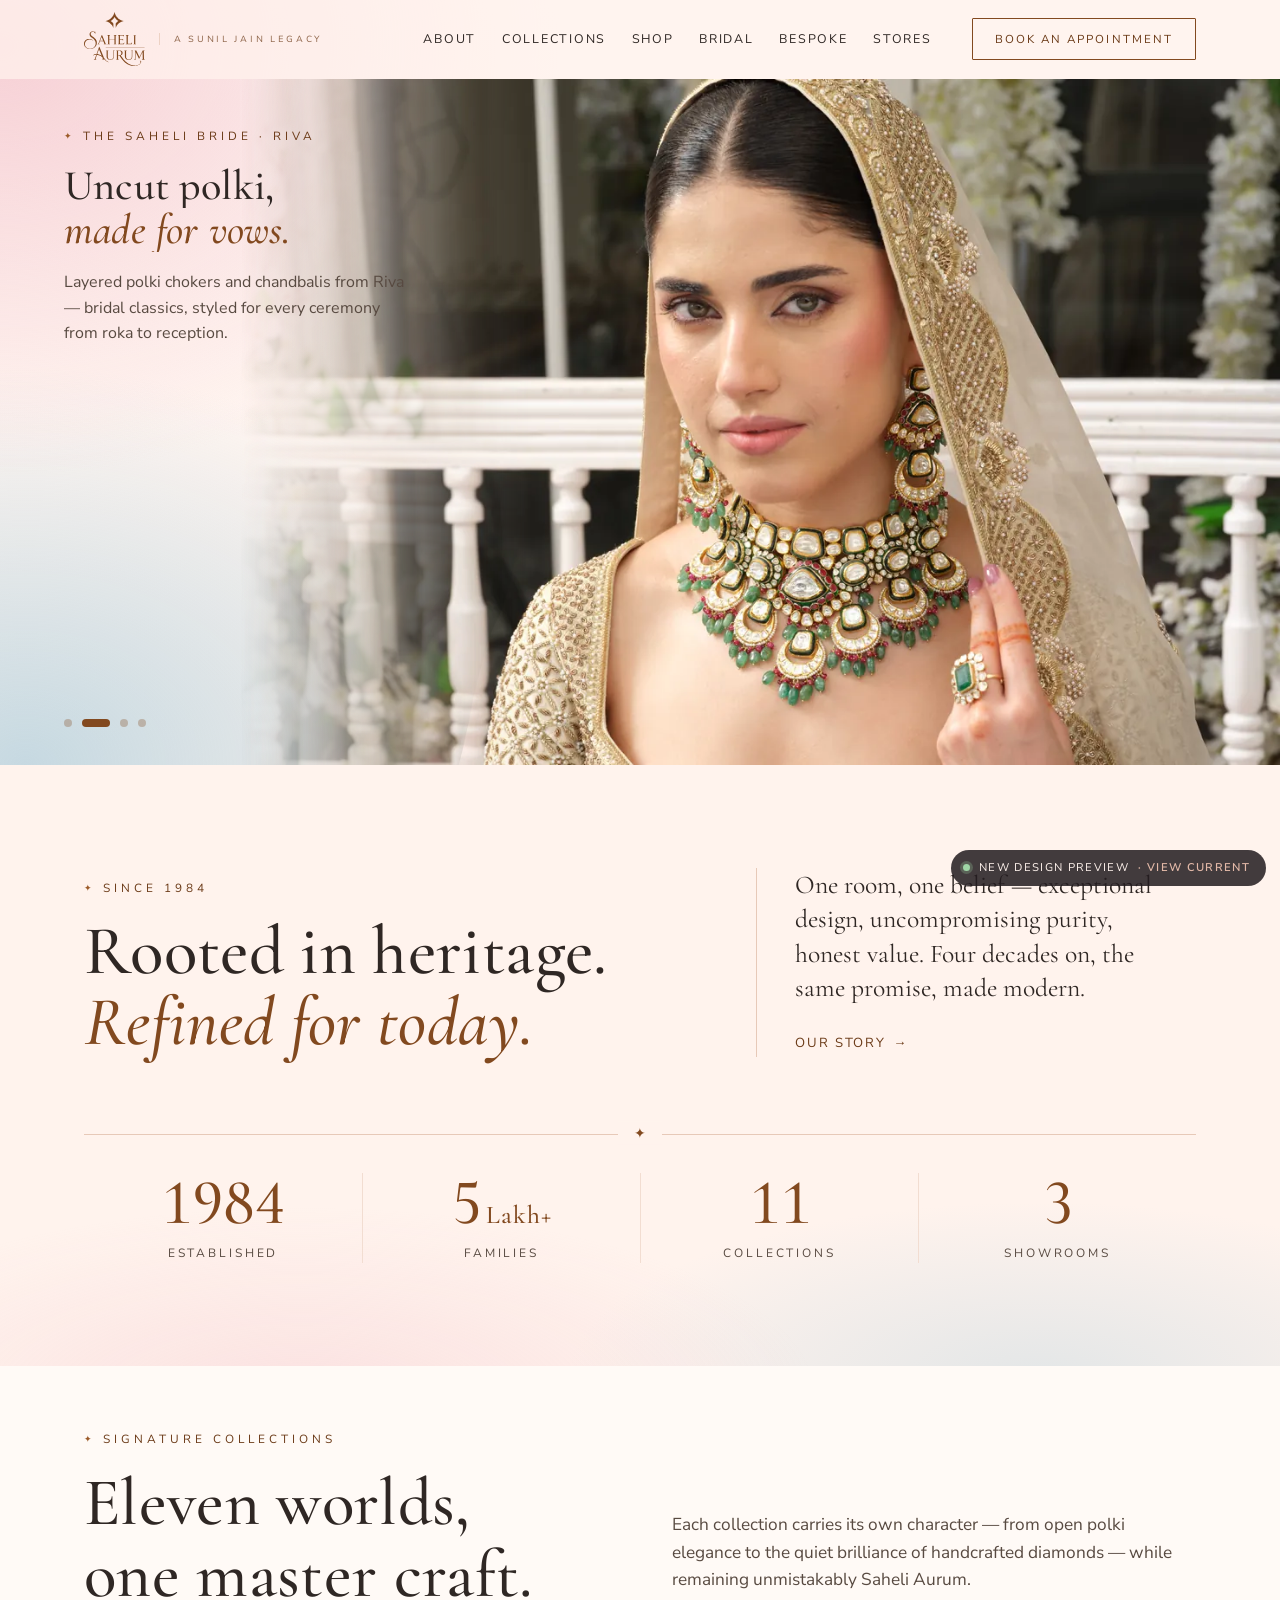
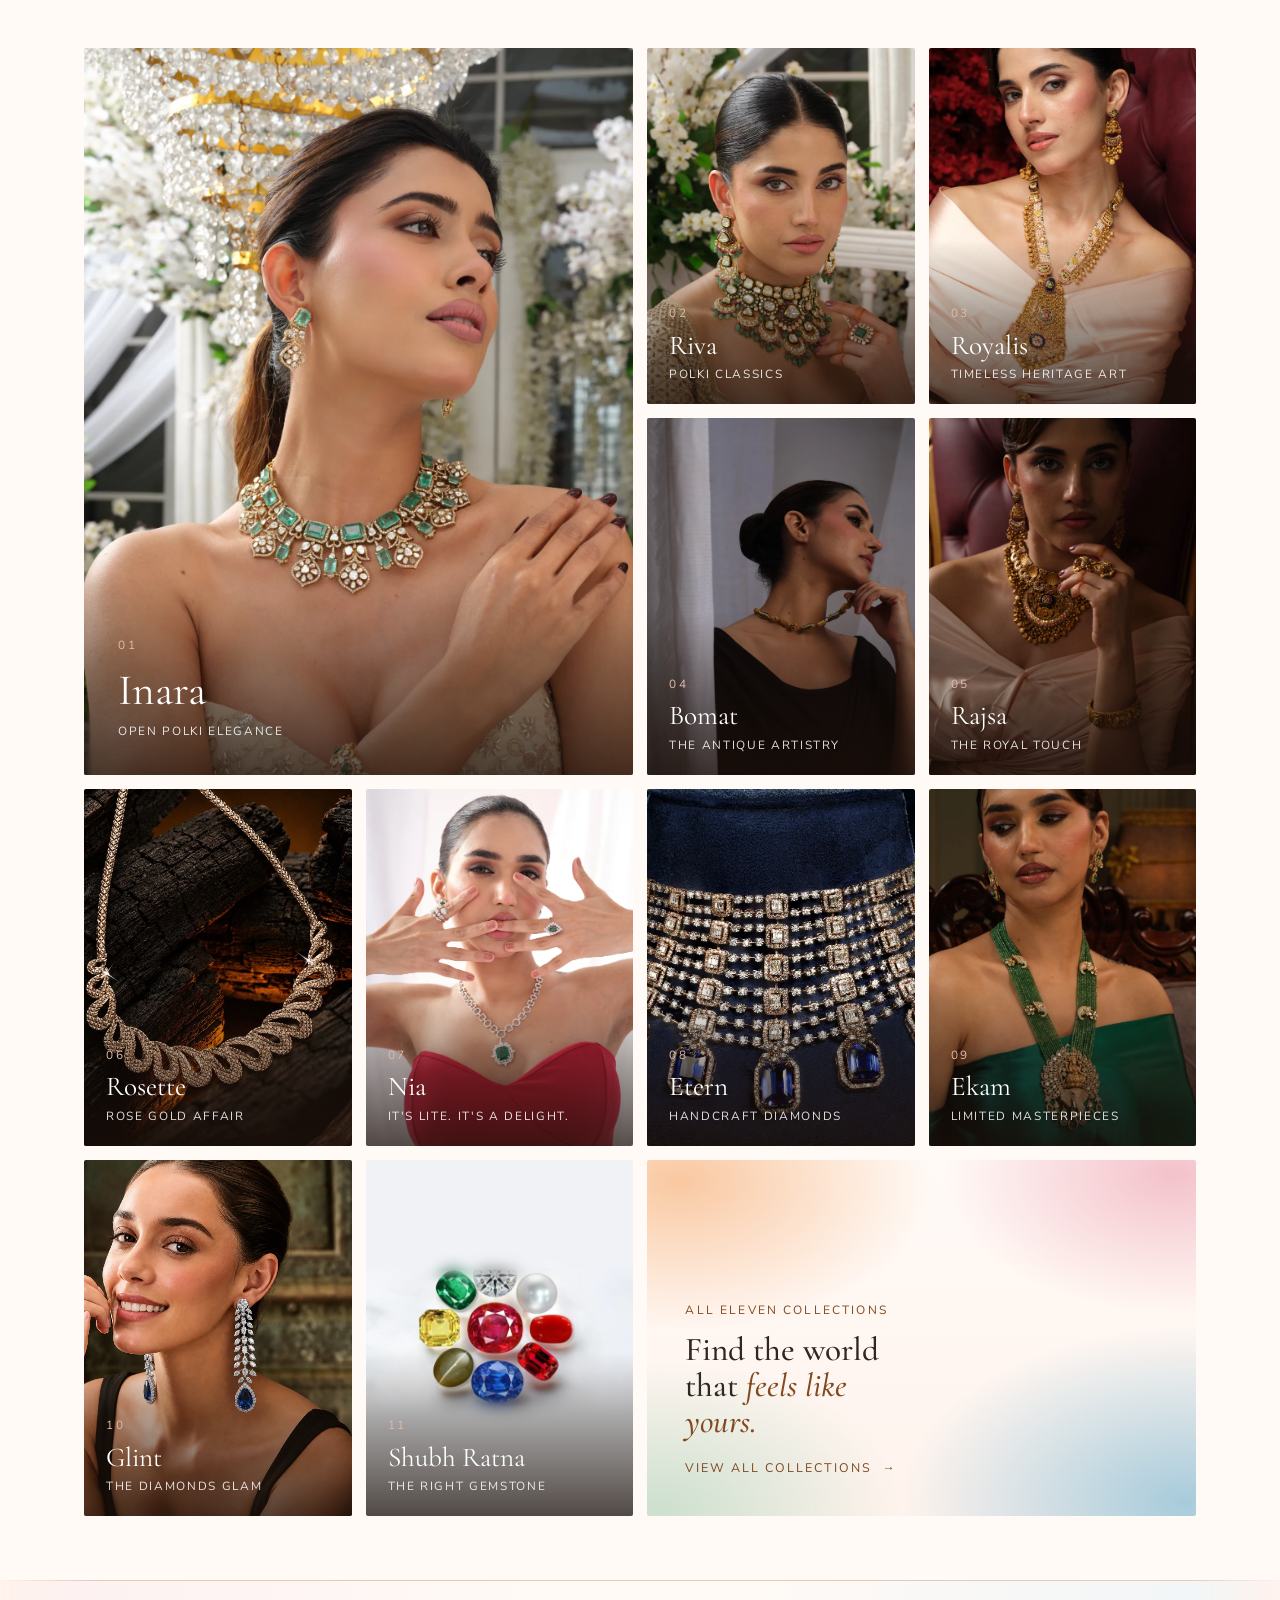
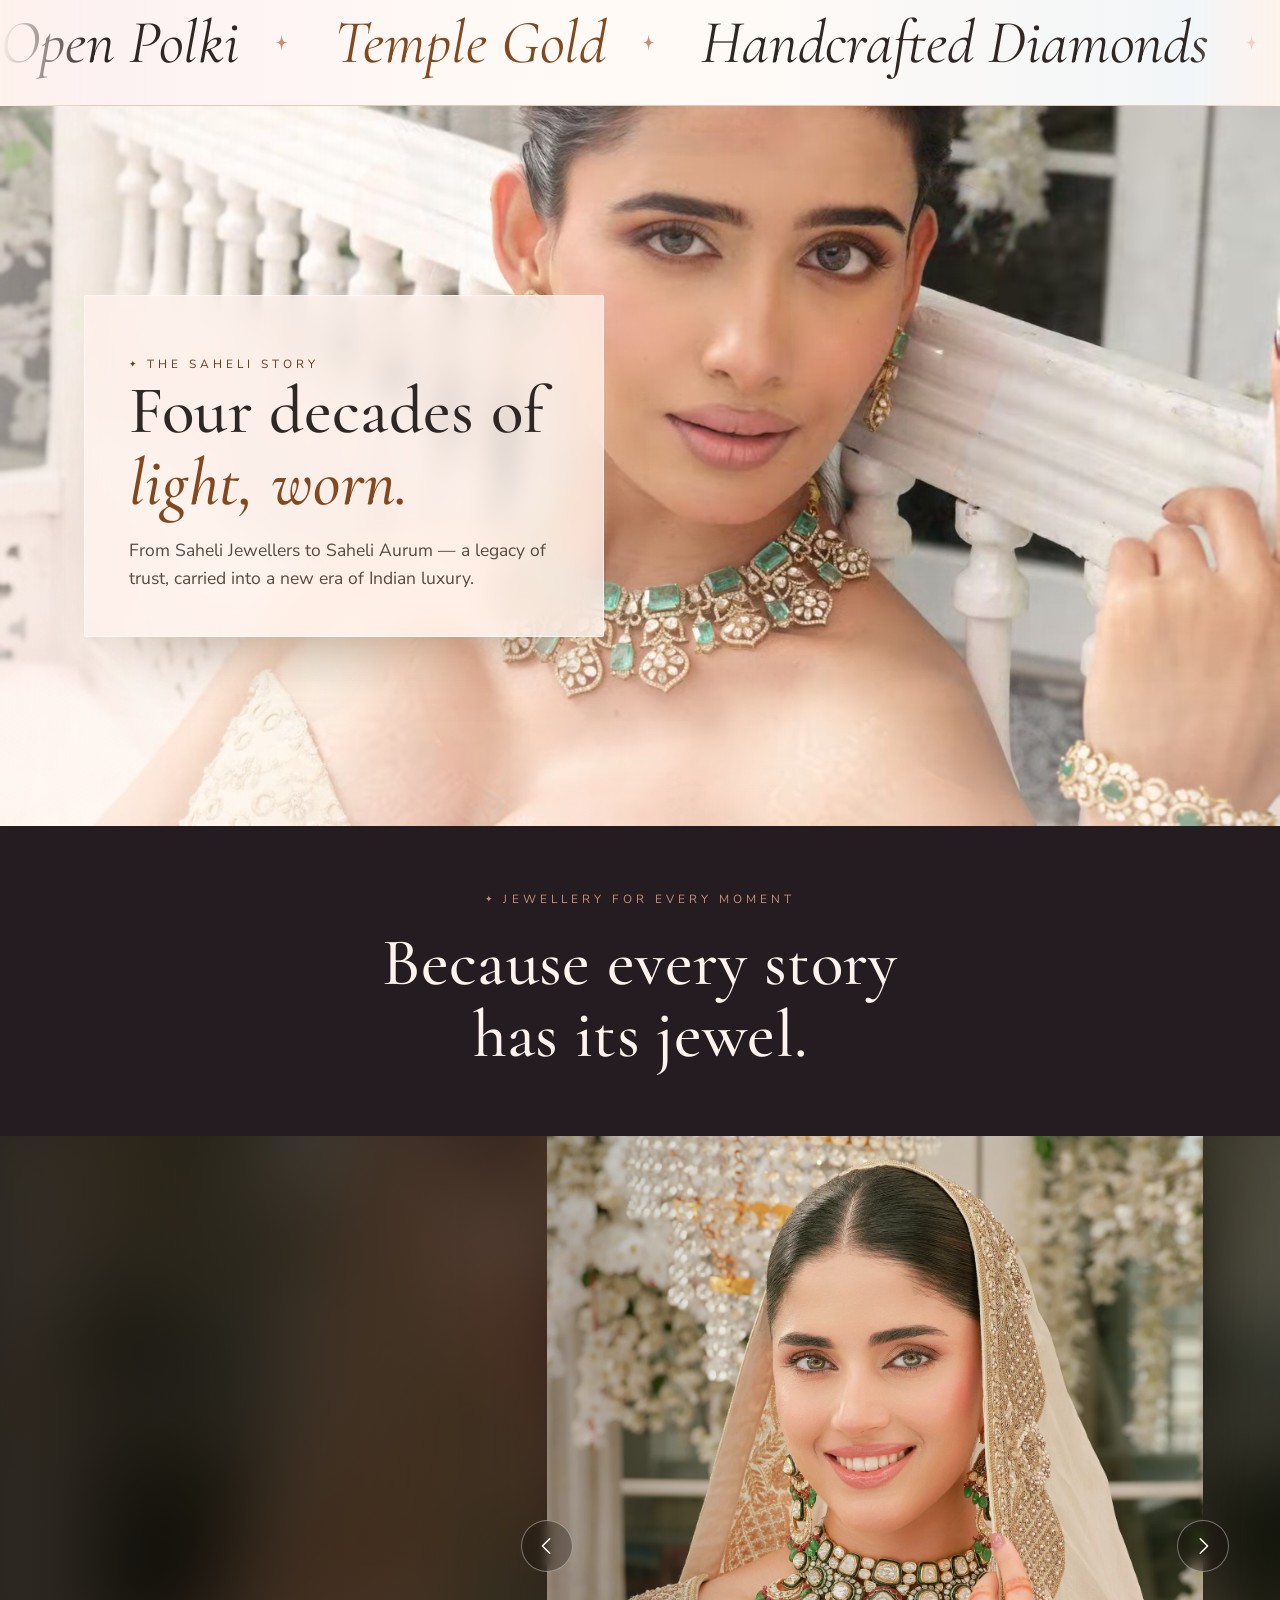
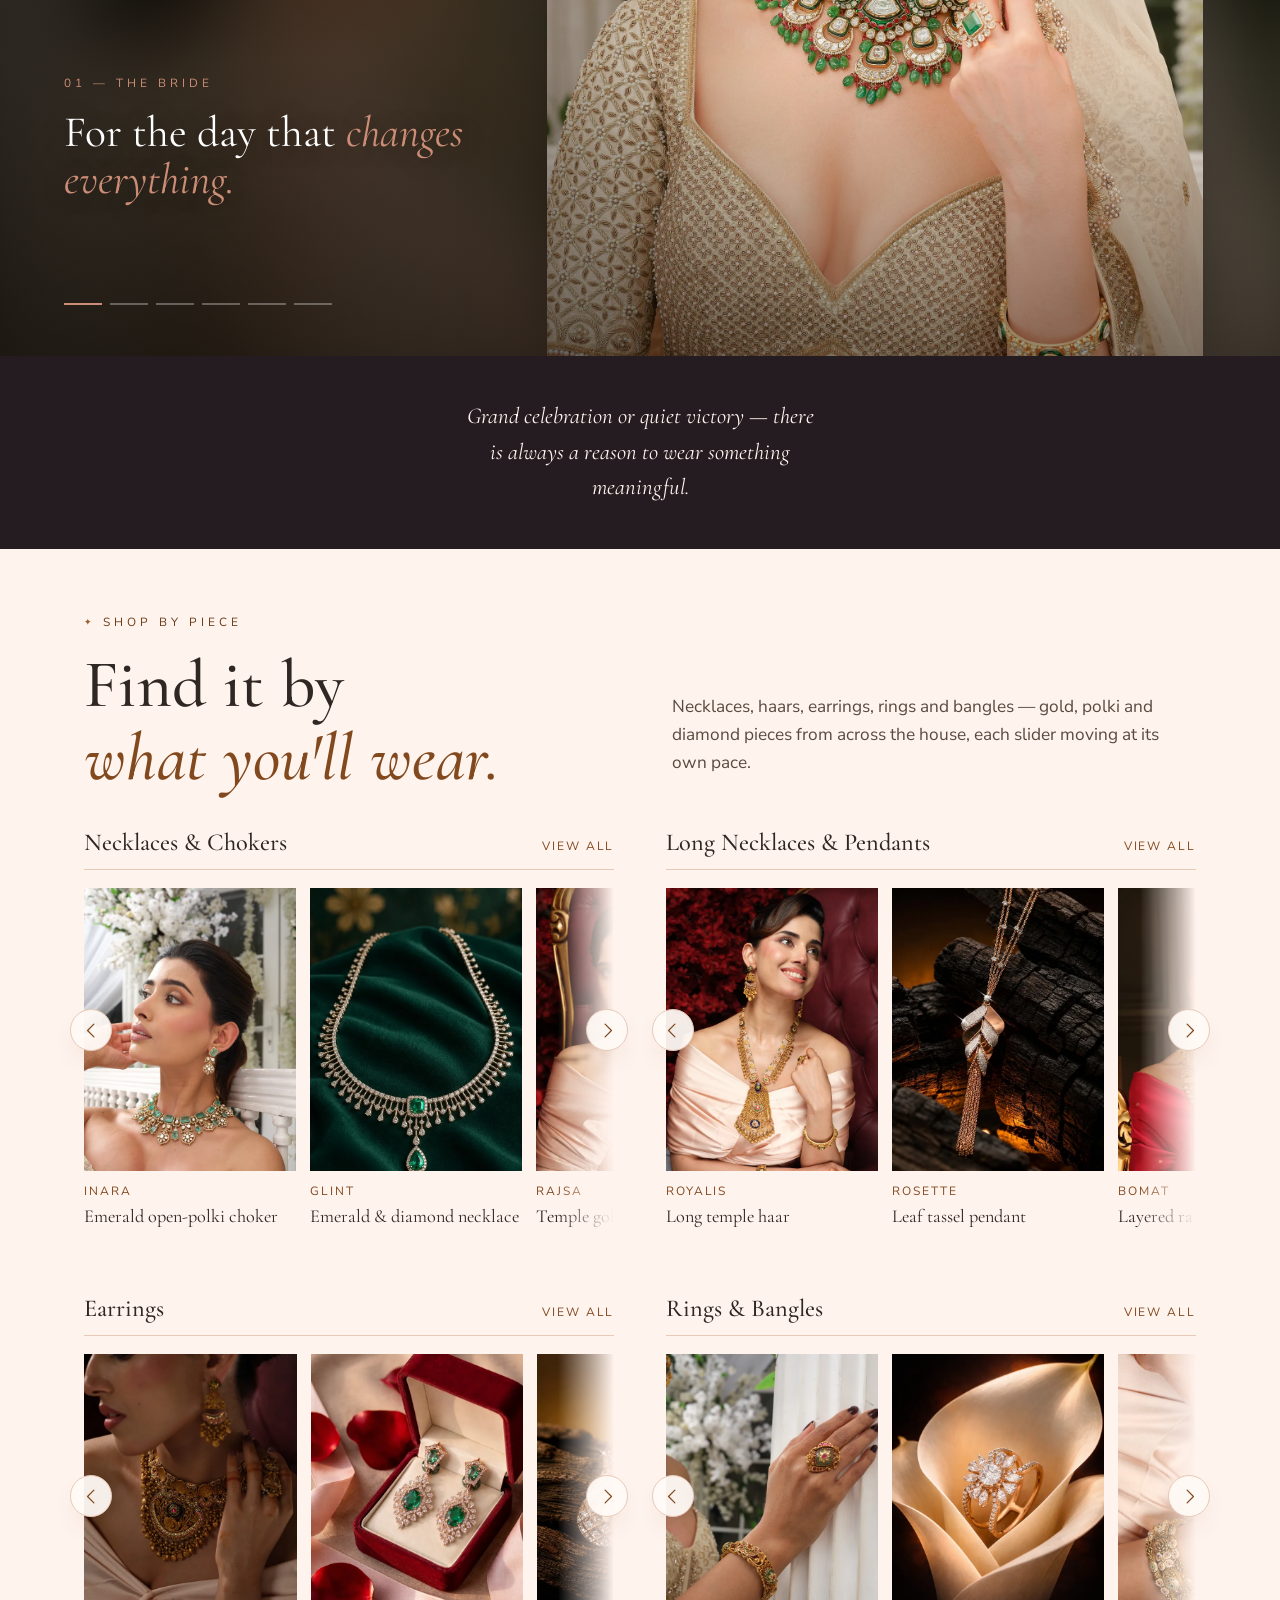
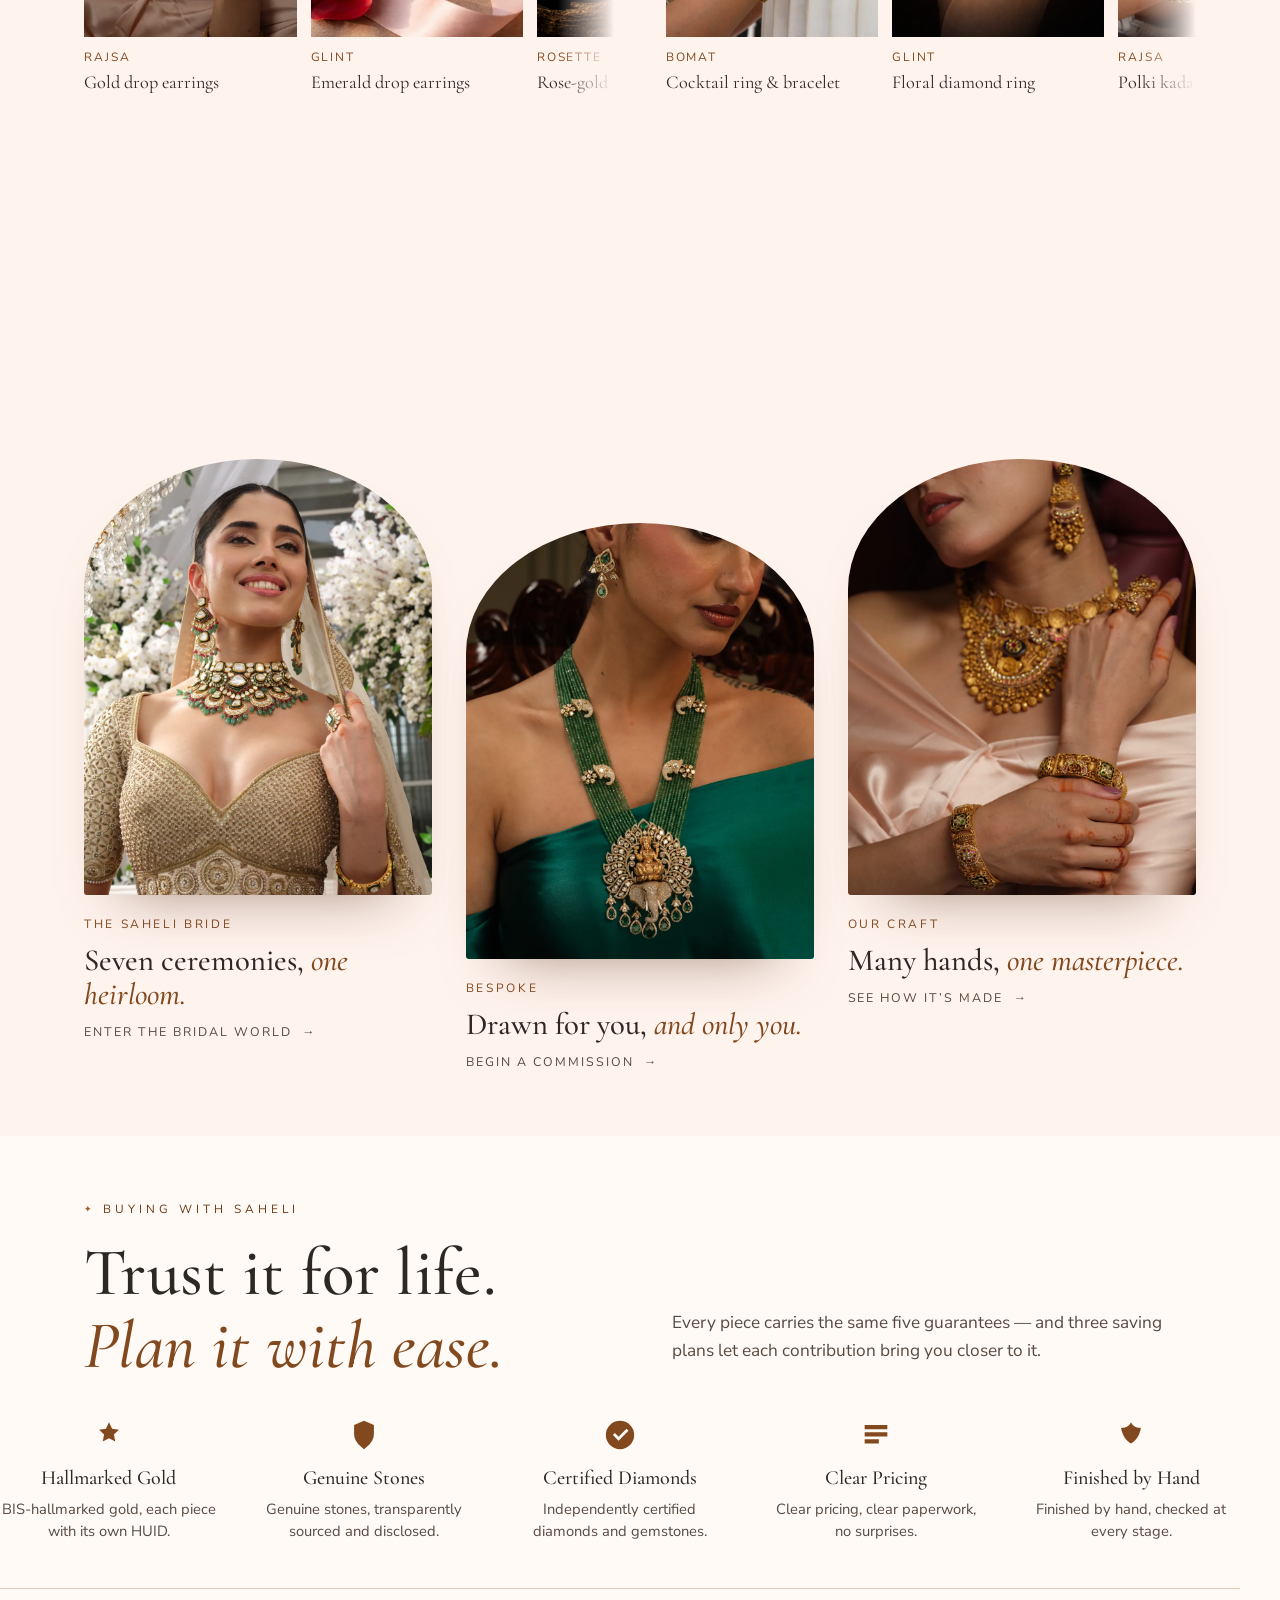
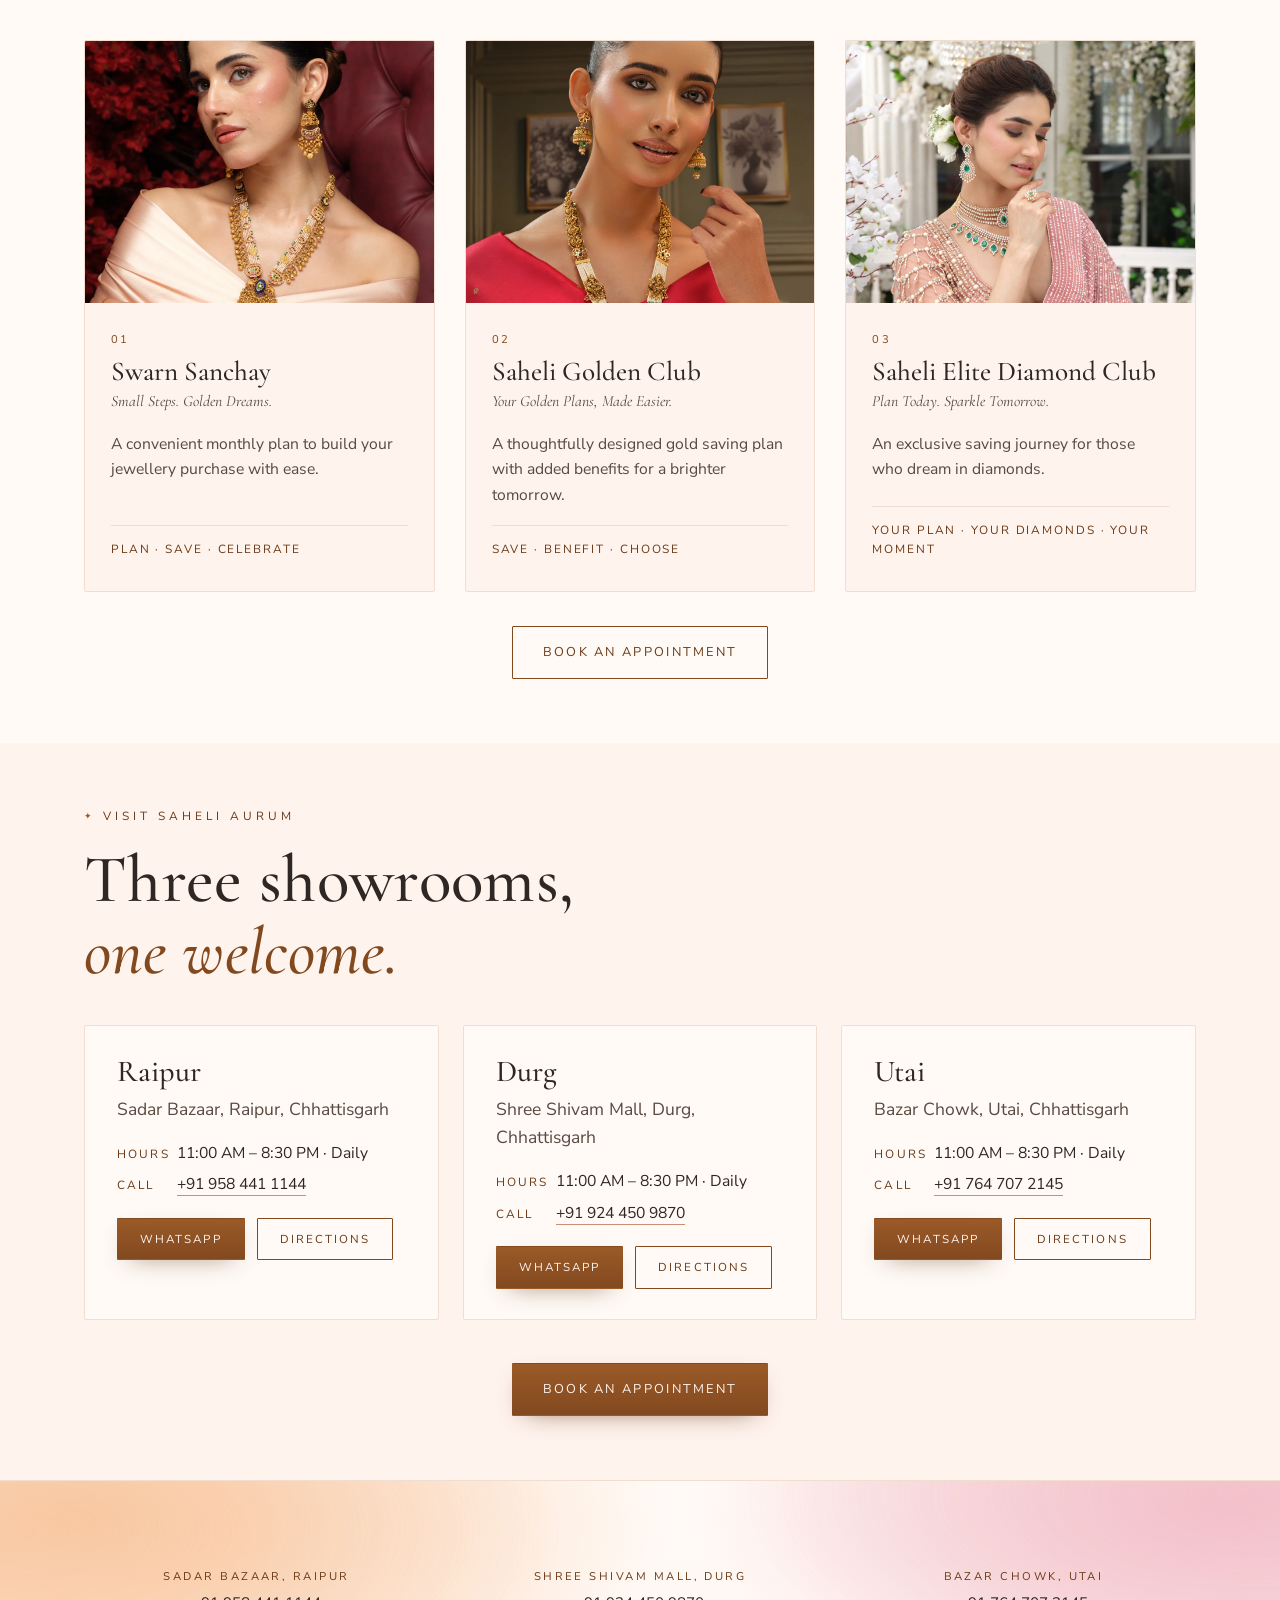
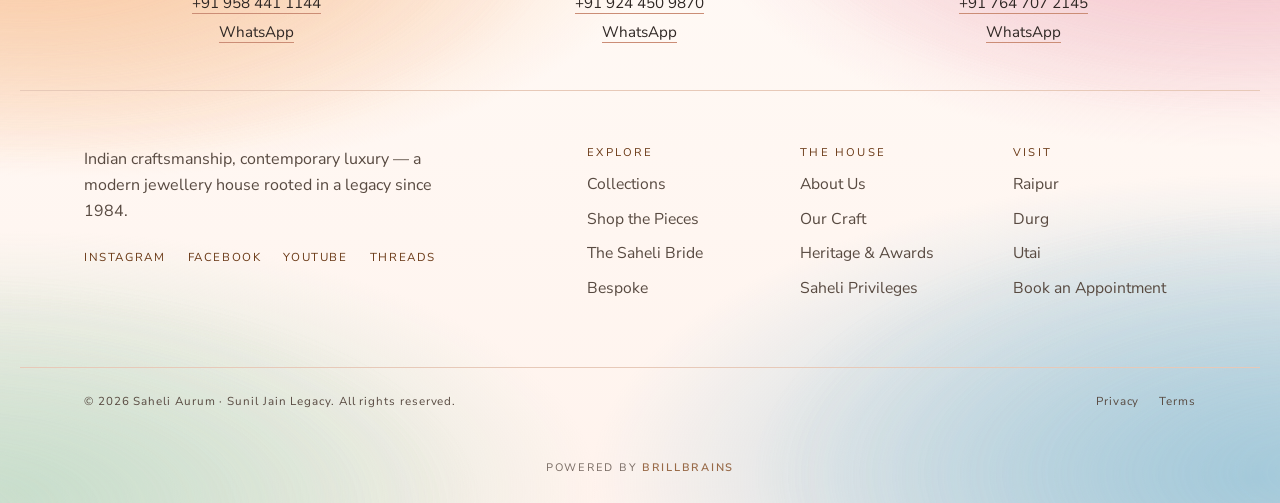
==== commit bd9d3767: "Film that always moves, no pause buttons, smarter Shop filters, richer Bridal Both versions: - Remov" ====
--- a/new/index.html
+++ b/new/index.html
@@ -6,18 +6,18 @@
 <title>Saheli Aurum — Pure &amp; Promising Forever (new design preview)</title>
 <meta name="description" content="Saheli Aurum — a modern jewellery house rooted in a legacy since 1984. Polki, diamond, gold and gemstone jewellery at Raipur, Durg and Utai." />
 <meta name="robots" content="noindex, nofollow" />
-<link rel="icon" type="image/svg+xml" href="/assets/img/favicon.svg?v=30" />
+<link rel="icon" type="image/svg+xml" href="/assets/img/favicon.svg?v=31" />
 <meta name="theme-color" content="#fff3ed" />
 <link rel="preconnect" href="https://fonts.googleapis.com" />
 <link rel="preconnect" href="https://fonts.gstatic.com" crossorigin />
 <link href="https://fonts.googleapis.com/css2?family=Cormorant+Garamond:ital,wght@0,400;0,500;0,600;1,400;1,500&family=Nunito+Sans:ital,opsz,wght@0,6..12,300;0,6..12,400;0,6..12,600;0,6..12,700;1,6..12,400&display=swap" rel="stylesheet" />
 <link rel="preload" as="image" href="/assets/img/hero_model.webp" fetchpriority="high" />
-<link rel="stylesheet" href="/assets/css/styles.css?v=30" />
-<link rel="stylesheet" href="/assets/css/pages.css?v=30" />
-<link rel="stylesheet" href="/new/assets/new.css?v=1" />
+<link rel="stylesheet" href="/assets/css/styles.css?v=31" />
+<link rel="stylesheet" href="/assets/css/pages.css?v=31" />
+<link rel="stylesheet" href="/new/assets/new.css?v=2" />
 </head>
 <body data-page="home" class="np np-home">
-<div class="topbar" id="topbar"><header class="site-header" id="siteHeader"><div class="wrap site-header__inner"><button class="nav-toggle" id="navToggle" aria-label="Open menu" aria-expanded="false"><span></span><span></span><span></span></button><a class="brand" href="/new" aria-label="Saheli Aurum home"><img class="brand__logo" src="/assets/img/logo-stack.svg?v=30" alt="Saheli Aurum" width="61" height="54" /><span class="brand__legacy">A&nbsp;Sunil&nbsp;Jain&nbsp;Legacy</span></a><nav class="nav" id="primaryNav" aria-label="Primary"><a href="/new/about" data-nav="about">About</a><a href="/new/collections" data-nav="collections">Collections</a><a href="/new/shop" data-nav="shop">Shop</a><a href="/new/bridal" data-nav="bridal">Bridal</a><a href="/new/bespoke" data-nav="bespoke">Bespoke</a><a href="/new/stores" data-nav="stores">Stores</a></nav><div class="site-header__cta"><a class="btn btn--outline btn--sm" href="/new/stores#appointment">Book an Appointment</a></div></div></header></div>
+<div class="topbar" id="topbar"><header class="site-header" id="siteHeader"><div class="wrap site-header__inner"><button class="nav-toggle" id="navToggle" aria-label="Open menu" aria-expanded="false"><span></span><span></span><span></span></button><a class="brand" href="/new" aria-label="Saheli Aurum home"><img class="brand__logo" src="/assets/img/logo-stack.svg?v=31" alt="Saheli Aurum" width="61" height="54" /><span class="brand__legacy">A&nbsp;Sunil&nbsp;Jain&nbsp;Legacy</span></a><nav class="nav" id="primaryNav" aria-label="Primary"><a href="/new/about" data-nav="about">About</a><a href="/new/collections" data-nav="collections">Collections</a><a href="/new/shop" data-nav="shop">Shop</a><a href="/new/bridal" data-nav="bridal">Bridal</a><a href="/new/bespoke" data-nav="bespoke">Bespoke</a><a href="/new/stores" data-nav="stores">Stores</a></nav><div class="site-header__cta"><a class="btn btn--outline btn--sm" href="/new/stores#appointment">Book an Appointment</a></div></div></header></div>
 <main id="top">
 
 <!-- HERO: a four-slide show, each slide a whole landscape photograph with its own story -->
@@ -197,10 +197,11 @@
 <!-- BRAND FILM -->
   <section class="filmband" id="film" aria-label="The Saheli story in motion">
     <div class="filmband__media">
-      <video autoplay muted loop playsinline preload="metadata" poster="/assets/video/brand-film-poster.webp?v=30">
-        <source src="/assets/video/brand-film.webm?v=30" type="video/webm" />
-        <source src="/assets/video/brand-film.mp4?v=30" type="video/mp4" />
+      <video autoplay muted loop playsinline preload="metadata" poster="/assets/video/brand-film-poster.webp?v=31">
+        <source src="/assets/video/brand-film.webm?v=31" type="video/webm" />
+        <source src="/assets/video/brand-film.mp4?v=31" type="video/mp4" />
       </video>
+      <div class="filmband__stills" aria-hidden="true"><img data-src="/assets/img/film/f1.webp" alt="" /><img data-src="/assets/img/film/f2.webp" alt="" /><img data-src="/assets/img/film/f3.webp" alt="" /><img data-src="/assets/img/film/f4.webp" alt="" /><img data-src="/assets/img/film/f5.webp" alt="" /><img data-src="/assets/img/film/f6.webp" alt="" /><img data-src="/assets/img/film/f7.webp" alt="" /><img data-src="/assets/img/film/f8.webp" alt="" /></div>
       <div class="filmband__scrim"></div>
     </div>
     <div class="filmband__inner">
@@ -258,7 +259,6 @@
       <button class="mnav mnav--next" type="button" aria-label="Next moment"><svg viewBox="0 0 24 24" aria-hidden="true"><path d="M9 4l8 8-8 8" fill="none" stroke="currentColor" stroke-width="1.6" stroke-linecap="round" stroke-linejoin="round"/></svg></button>
       <div class="moments__controls">
         <ol class="moments__dots"><li><button type="button" aria-label="The Bride" aria-current="true"><span></span></button></li><li><button type="button" aria-label="The Engagement"><span></span></button></li><li><button type="button" aria-label="Family &amp; Festival"><span></span></button></li><li><button type="button" aria-label="The Achievement"><span></span></button></li><li><button type="button" aria-label="Gifting"><span></span></button></li><li><button type="button" aria-label="For Yourself"><span></span></button></li></ol>
-        <button class="moments__toggle" type="button" aria-pressed="false" aria-label="Pause the slideshow"><svg class="i-pause" viewBox="0 0 24 24" aria-hidden="true"><path d="M8 5h3v14H8zM13 5h3v14h-3z" fill="currentColor"/></svg><svg class="i-play" viewBox="0 0 24 24" aria-hidden="true"><path d="M8 5l11 7-11 7z" fill="currentColor"/></svg></button>
       </div>
     </div>
 
@@ -278,13 +278,12 @@
       </div>
       <div class="reveal">
         <p class="collections__sub">Necklaces, haars, earrings, rings and bangles — gold, polki and diamond pieces from across the house, each slider moving at its own pace.</p>
-        <button class="pieces__toggle" type="button" aria-pressed="false" data-pieces-toggle hidden>Pause the sliders</button>
       </div>
     </div>
 
     <div class="wrap pieces__grid">
       <div class="prail" data-prail data-dir="1" role="region" aria-roledescription="carousel" aria-label="Necklaces and chokers">
-        <div class="prail__head"><h3 class="prail__title">Necklaces &amp; Chokers</h3><a class="prail__all" href="/new/shop#lookbook">View all</a></div>
+        <div class="prail__head"><h3 class="prail__title">Necklaces &amp; Chokers</h3><a class="prail__all" href="/new/shop?cat=neck#lookbook">View all</a></div>
         <div class="prail__view">
           <button class="gnav gnav--prev" type="button" aria-label="Previous necklaces"><svg viewBox="0 0 24 24" aria-hidden="true"><path d="M15 4l-8 8 8 8" fill="none" stroke="currentColor" stroke-width="1.6" stroke-linecap="round" stroke-linejoin="round"/></svg></button>
           <ul class="prail__track">
@@ -302,7 +301,7 @@
       </div>
 
       <div class="prail" data-prail data-dir="-1" role="region" aria-roledescription="carousel" aria-label="Long necklaces and pendants">
-        <div class="prail__head"><h3 class="prail__title">Long Necklaces &amp; Pendants</h3><a class="prail__all" href="/new/shop#lookbook">View all</a></div>
+        <div class="prail__head"><h3 class="prail__title">Long Necklaces &amp; Pendants</h3><a class="prail__all" href="/new/shop?cat=long#lookbook">View all</a></div>
         <div class="prail__view">
           <button class="gnav gnav--prev" type="button" aria-label="Previous long necklaces"><svg viewBox="0 0 24 24" aria-hidden="true"><path d="M15 4l-8 8 8 8" fill="none" stroke="currentColor" stroke-width="1.6" stroke-linecap="round" stroke-linejoin="round"/></svg></button>
           <ul class="prail__track">
@@ -320,7 +319,7 @@
       </div>
 
       <div class="prail" data-prail data-dir="-1" role="region" aria-roledescription="carousel" aria-label="Earrings">
-        <div class="prail__head"><h3 class="prail__title">Earrings</h3><a class="prail__all" href="/new/shop#lookbook">View all</a></div>
+        <div class="prail__head"><h3 class="prail__title">Earrings</h3><a class="prail__all" href="/new/shop?cat=ear#lookbook">View all</a></div>
         <div class="prail__view">
           <button class="gnav gnav--prev" type="button" aria-label="Previous earrings"><svg viewBox="0 0 24 24" aria-hidden="true"><path d="M15 4l-8 8 8 8" fill="none" stroke="currentColor" stroke-width="1.6" stroke-linecap="round" stroke-linejoin="round"/></svg></button>
           <ul class="prail__track">
@@ -339,7 +338,7 @@
       </div>
 
       <div class="prail" data-prail data-dir="1" role="region" aria-roledescription="carousel" aria-label="Rings and bangles">
-        <div class="prail__head"><h3 class="prail__title">Rings &amp; Bangles</h3><a class="prail__all" href="/new/shop#lookbook">View all</a></div>
+        <div class="prail__head"><h3 class="prail__title">Rings &amp; Bangles</h3><a class="prail__all" href="/new/shop?cat=hand#lookbook">View all</a></div>
         <div class="prail__view">
           <button class="gnav gnav--prev" type="button" aria-label="Previous rings and bangles"><svg viewBox="0 0 24 24" aria-hidden="true"><path d="M15 4l-8 8 8 8" fill="none" stroke="currentColor" stroke-width="1.6" stroke-linecap="round" stroke-linejoin="round"/></svg></button>
           <ul class="prail__track">
@@ -471,7 +470,7 @@
 <footer class="site-footer">
   <div class="wrap site-footer__addresses stagger"><div class="faddr"><h4>Sadar Bazaar, Raipur</h4><p><a href="tel:+919584411144">+91 958 441 1144</a></p><p><a href="https://wa.me/919584411144" target="_blank" rel="noopener noreferrer">WhatsApp</a></p></div><div class="faddr"><h4>Shree Shivam Mall, Durg</h4><p><a href="tel:+919244509870">+91 924 450 9870</a></p><p><a href="https://wa.me/919244509870" target="_blank" rel="noopener noreferrer">WhatsApp</a></p></div><div class="faddr"><h4>Bazar Chowk, Utai</h4><p><a href="tel:+917647072145">+91 764 707 2145</a></p><p><a href="https://wa.me/917647072145" target="_blank" rel="noopener noreferrer">WhatsApp</a></p></div></div><div class="wrap site-footer__top"><div class="site-footer__brand"><p class="site-footer__tag">Indian craftsmanship, contemporary luxury — a modern jewellery house rooted in a legacy since 1984.</p><div class="social" aria-label="Social links"><a href="https://www.instagram.com/sahelijewellers" target="_blank" rel="noopener noreferrer" aria-label="Saheli Jewellers on Instagram">Instagram</a><a href="https://www.facebook.com/people/Saheli-Jewellers/61592481073613/" target="_blank" rel="noopener noreferrer" aria-label="Saheli Jewellers on Facebook">Facebook</a><a href="https://www.youtube.com/@sahelijewellerschattisgarh" target="_blank" rel="noopener noreferrer" aria-label="Saheli Jewellers on YouTube">YouTube</a><a href="https://www.threads.com/@sahelijewellers" target="_blank" rel="noopener noreferrer" aria-label="Saheli Jewellers on Threads">Threads</a></div></div><nav class="site-footer__nav" aria-label="Footer"><div><h4>Explore</h4><a href="/new/collections">Collections</a><a href="/new/shop">Shop the Pieces</a><a href="/new/bridal">The Saheli Bride</a><a href="/new/bespoke">Bespoke</a></div><div><h4>The House</h4><a href="/new/about">About Us</a><a href="/new/about#craft">Our Craft</a><a href="/new/about#recognition">Heritage &amp; Awards</a><a href="/new#privileges">Saheli Privileges</a></div><div><h4>Visit</h4><a href="/new/stores#raipur">Raipur</a><a href="/new/stores#durg">Durg</a><a href="/new/stores#utai">Utai</a><a href="/new/stores#appointment">Book an Appointment</a></div></nav></div><div class="wrap site-footer__base"><span>© <span id="year">2026</span> Saheli Aurum · Sunil Jain Legacy. All rights reserved.</span><span class="site-footer__legal"><a href="#">Privacy</a><a href="#">Terms</a></span></div><div class="site-footer__credit"><a href="https://brillbrainsconsultants.com/" target="_blank" rel="noopener">Powered by <strong>BrillBrains</strong></a></div></footer>
 <a class="np-compare" href="/">New design preview <b>· View current</b></a>
-<script src="/assets/js/main.js?v=30"></script>
-<script src="/new/assets/new.js?v=1"></script>
+<script src="/assets/js/main.js?v=31"></script>
+<script src="/new/assets/new.js?v=2"></script>
 </body>
 </html>
--- a/assets/css/styles.css
+++ b/assets/css/styles.css
@@ -981,6 +981,12 @@
 .filmband__media{position:relative;width:100%;height:max(460px,min(56.25vw,118svh))}
 /* when the band does crop, take it from the top: the jewellery sits low in every frame */
 .filmband__media video{width:100%;height:100%;object-fit:cover;object-position:50% 72%;display:block}
+/* the film's own scenes, cross-fading, for browsers that will not autoplay video */
+.filmband__stills{position:absolute;inset:0;opacity:0;pointer-events:none;transition:opacity .8s var(--ease)}
+.filmband__stills img{position:absolute;inset:0;width:100%;height:100%;object-fit:cover;object-position:50% 72%;opacity:0;transition:opacity 1.5s var(--ease)}
+.filmband__stills img.is-on{opacity:1}
+.filmband.is-stills .filmband__stills{opacity:1}
+.filmband.is-stills .filmband__media video{visibility:hidden}
 .filmband__scrim{position:absolute;inset:0;background:
   linear-gradient(90deg,rgba(255,243,237,.52) 0%,rgba(255,243,237,.18) 40%,rgba(255,243,237,0) 66%),
   linear-gradient(0deg,rgba(255,243,237,.42),rgba(255,243,237,0) 42%)}
--- a/new/assets/new.css
+++ b/new/assets/new.css
@@ -192,6 +192,43 @@
 /* bridal: a line of guidance under each ceremony */
 .ceremony p{font-size:.9rem;line-height:1.45;color:var(--ink-soft);margin:.55em 0 0}
 
+/* lookbook chips carry their counts; the ones that would empty the grid step back */
+.lb-chip__n{margin-left:.55em;font-variant-numeric:tabular-nums;opacity:.65}
+.lb-chip[aria-pressed="true"] .lb-chip__n{opacity:.85}
+.lb-chip:disabled{opacity:.35;cursor:not-allowed;border-style:dashed}
+.lb-chip:disabled:hover{border-color:var(--line-strong)}
+
+/* bridal: facts, the seven-ceremony strip, the trousseau list and the appointment steps */
+.bride-facts{list-style:none;margin:1.6rem 0 1.9rem;padding:0;display:flex;flex-wrap:wrap;gap:clamp(18px,3vw,44px)}
+.bride-facts li{display:flex;flex-direction:column;gap:3px}
+.bride-facts b{font-family:var(--f-display);font-weight:500;font-size:2.7rem;line-height:1;color:var(--mahogany)}
+.bride-facts span{font-family:var(--f-ui);font-size:.72rem;letter-spacing:.18em;text-transform:uppercase;color:var(--ink-soft)}
+.cer-slider{margin-top:8px}
+.cer-slider::after{display:none}
+.cer-slider .gslider__track{gap:clamp(14px,1.8vw,24px);padding-bottom:12px}
+.cer-slider .gslider__track .cer-card{flex:0 0 clamp(236px,24%,300px);display:flex;flex-direction:column;gap:8px;text-align:left}
+.cer-card::after{display:none}
+.cer-card__img{display:block;overflow:hidden;border-radius:2px;box-shadow:0 26px 46px -34px rgba(90,50,24,.6)}
+.cer-card__img img{width:100%;aspect-ratio:3/4;object-fit:cover;transition:transform 1.3s var(--ease-out)}
+.cer-card:hover .cer-card__img img{transform:scale(1.05)}
+.cer-card__no{margin-top:8px;font-family:var(--f-ui);font-size:.72rem;letter-spacing:.2em;text-transform:uppercase;color:var(--mahogany)}
+.cer-card h3{font-family:var(--f-display);font-weight:500;font-size:1.5rem;line-height:1.1;color:var(--ink)}
+.cer-card p{margin:0;font-size:.95rem;line-height:1.5;color:var(--ink-soft)}
+.cer-card a{align-self:flex-start;margin-top:4px;padding-bottom:2px;font-family:var(--f-ui);font-size:.72rem;letter-spacing:.16em;text-transform:uppercase;color:var(--gold-deep);border-bottom:1px solid var(--line-strong)}
+.cer-card a:hover{color:var(--mahogany);border-color:var(--mahogany)}
+.bride-list{list-style:none;margin:1.3rem 0 0;padding:0;display:flex;flex-direction:column}
+.bride-list li{padding:16px 0;border-top:1px solid var(--line-strong)}
+.bride-list li:last-child{border-bottom:1px solid var(--line-strong)}
+.bride-list h3{font-family:var(--f-display);font-weight:500;font-size:1.45rem;margin-bottom:.2em}
+.bride-list p{margin:0;font-size:.98rem;color:var(--ink-soft)}
+.bride-steps{list-style:none;margin:0;padding:0;display:grid;grid-template-columns:repeat(4,1fr);gap:clamp(16px,2.4vw,30px)}
+.bride-steps li{padding:26px 22px 24px;border:1px solid var(--line-strong);border-radius:2px;background:var(--ivory-2)}
+.bride-steps span{font-family:var(--f-display);font-size:2.3rem;line-height:1;color:var(--mahogany)}
+.bride-steps h3{font-family:var(--f-display);font-weight:500;font-size:1.4rem;margin:.5em 0 .3em}
+.bride-steps p{margin:0;font-size:.95rem;color:var(--ink-soft)}
+@media (max-width:980px){.bride-steps{grid-template-columns:1fr 1fr}}
+@media (max-width:560px){.bride-steps{grid-template-columns:1fr}.cer-slider .gslider__track .cer-card{flex-basis:76%}}
+
 /* bespoke: the real sketch beside the real piece */
 .bs-pair{display:grid;grid-template-columns:1fr auto 1fr;align-items:center;gap:clamp(18px,3vw,44px);max-width:900px;margin-inline:auto}
 .bs-pair figure{margin:0;display:flex;flex-direction:column;gap:14px}
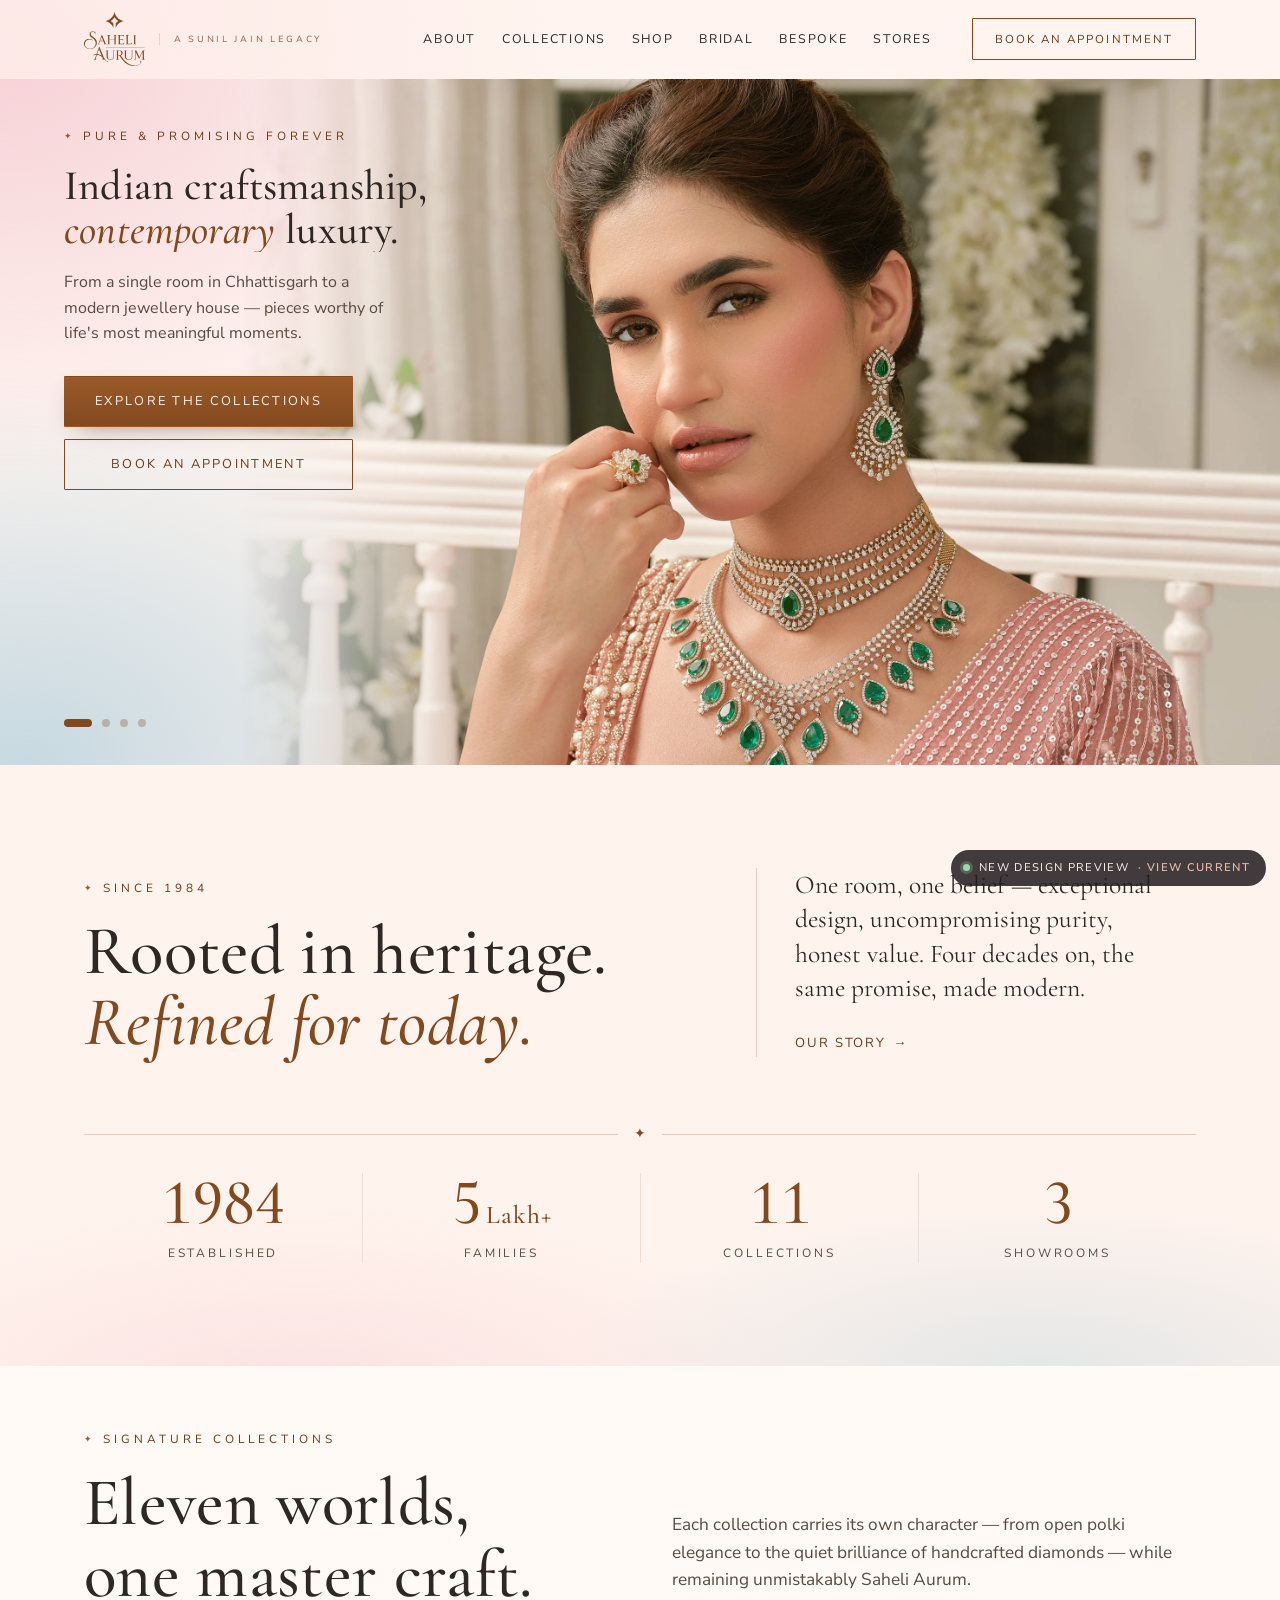
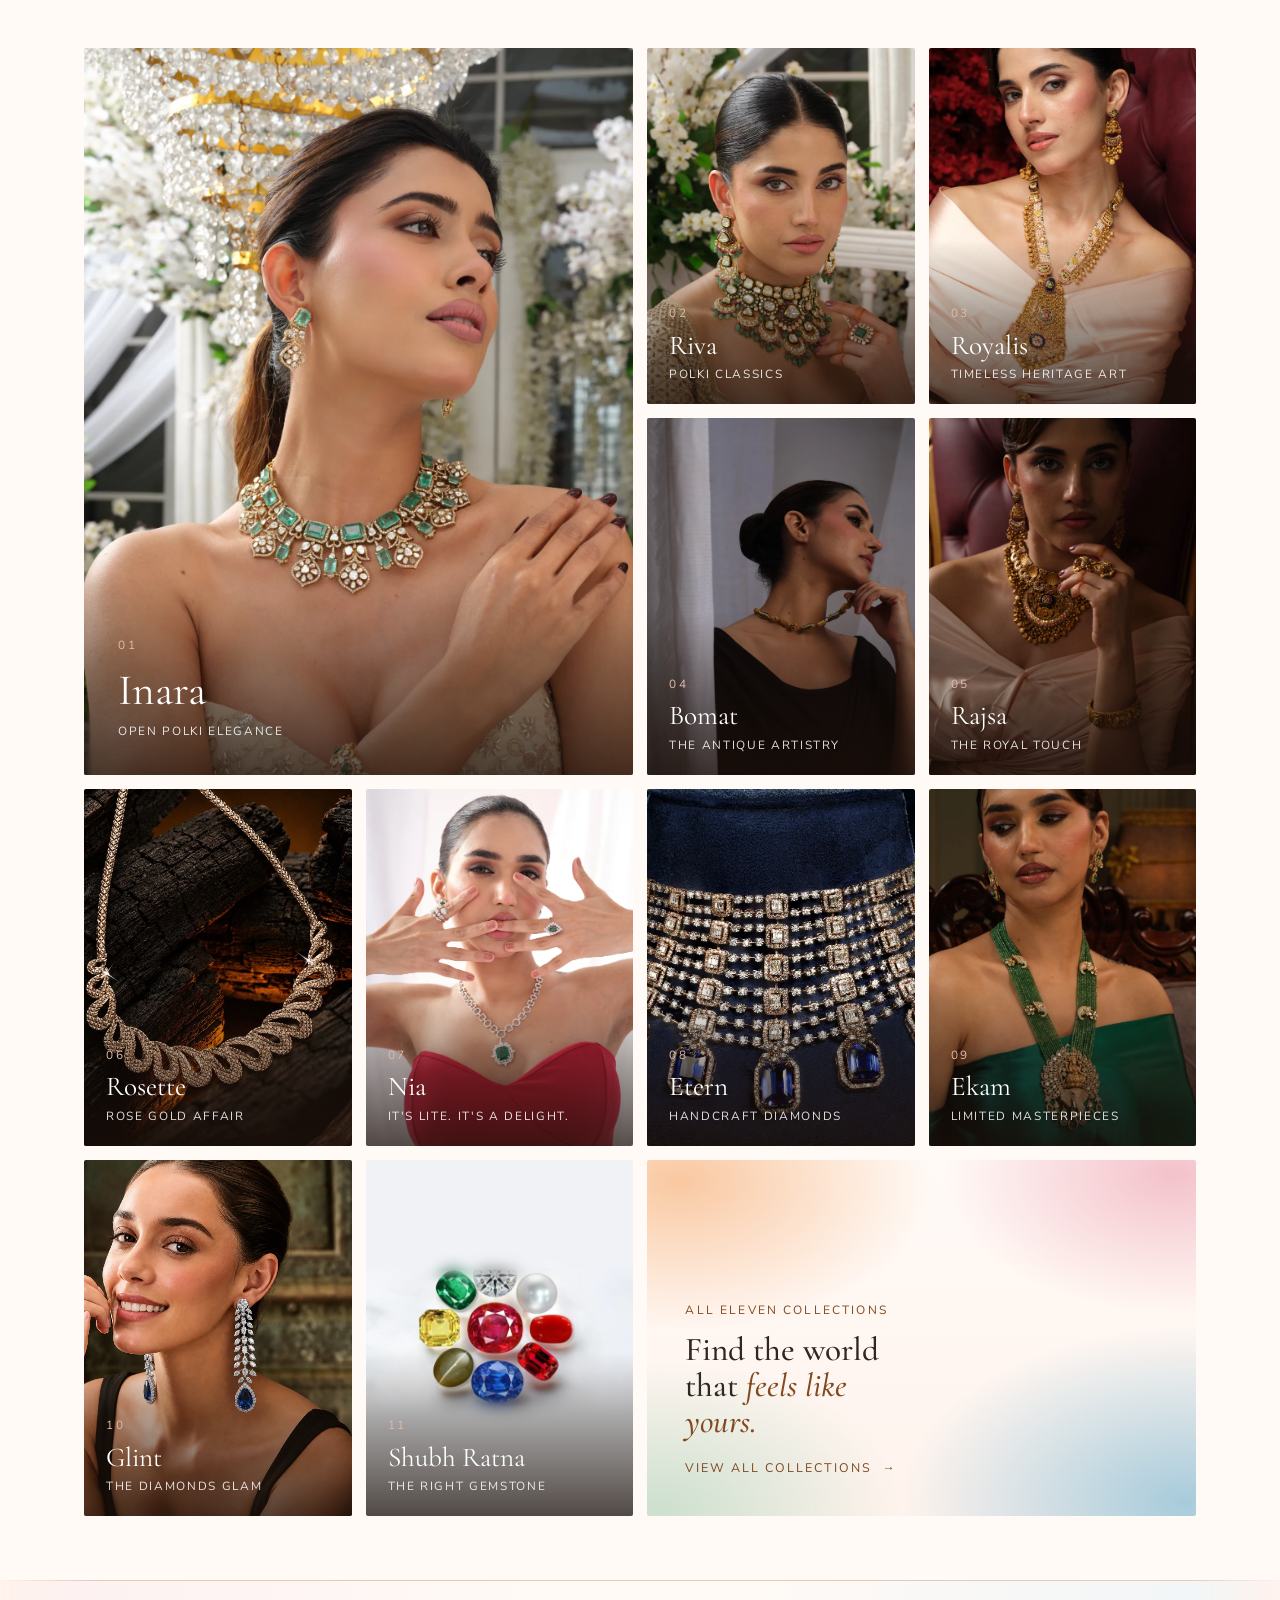
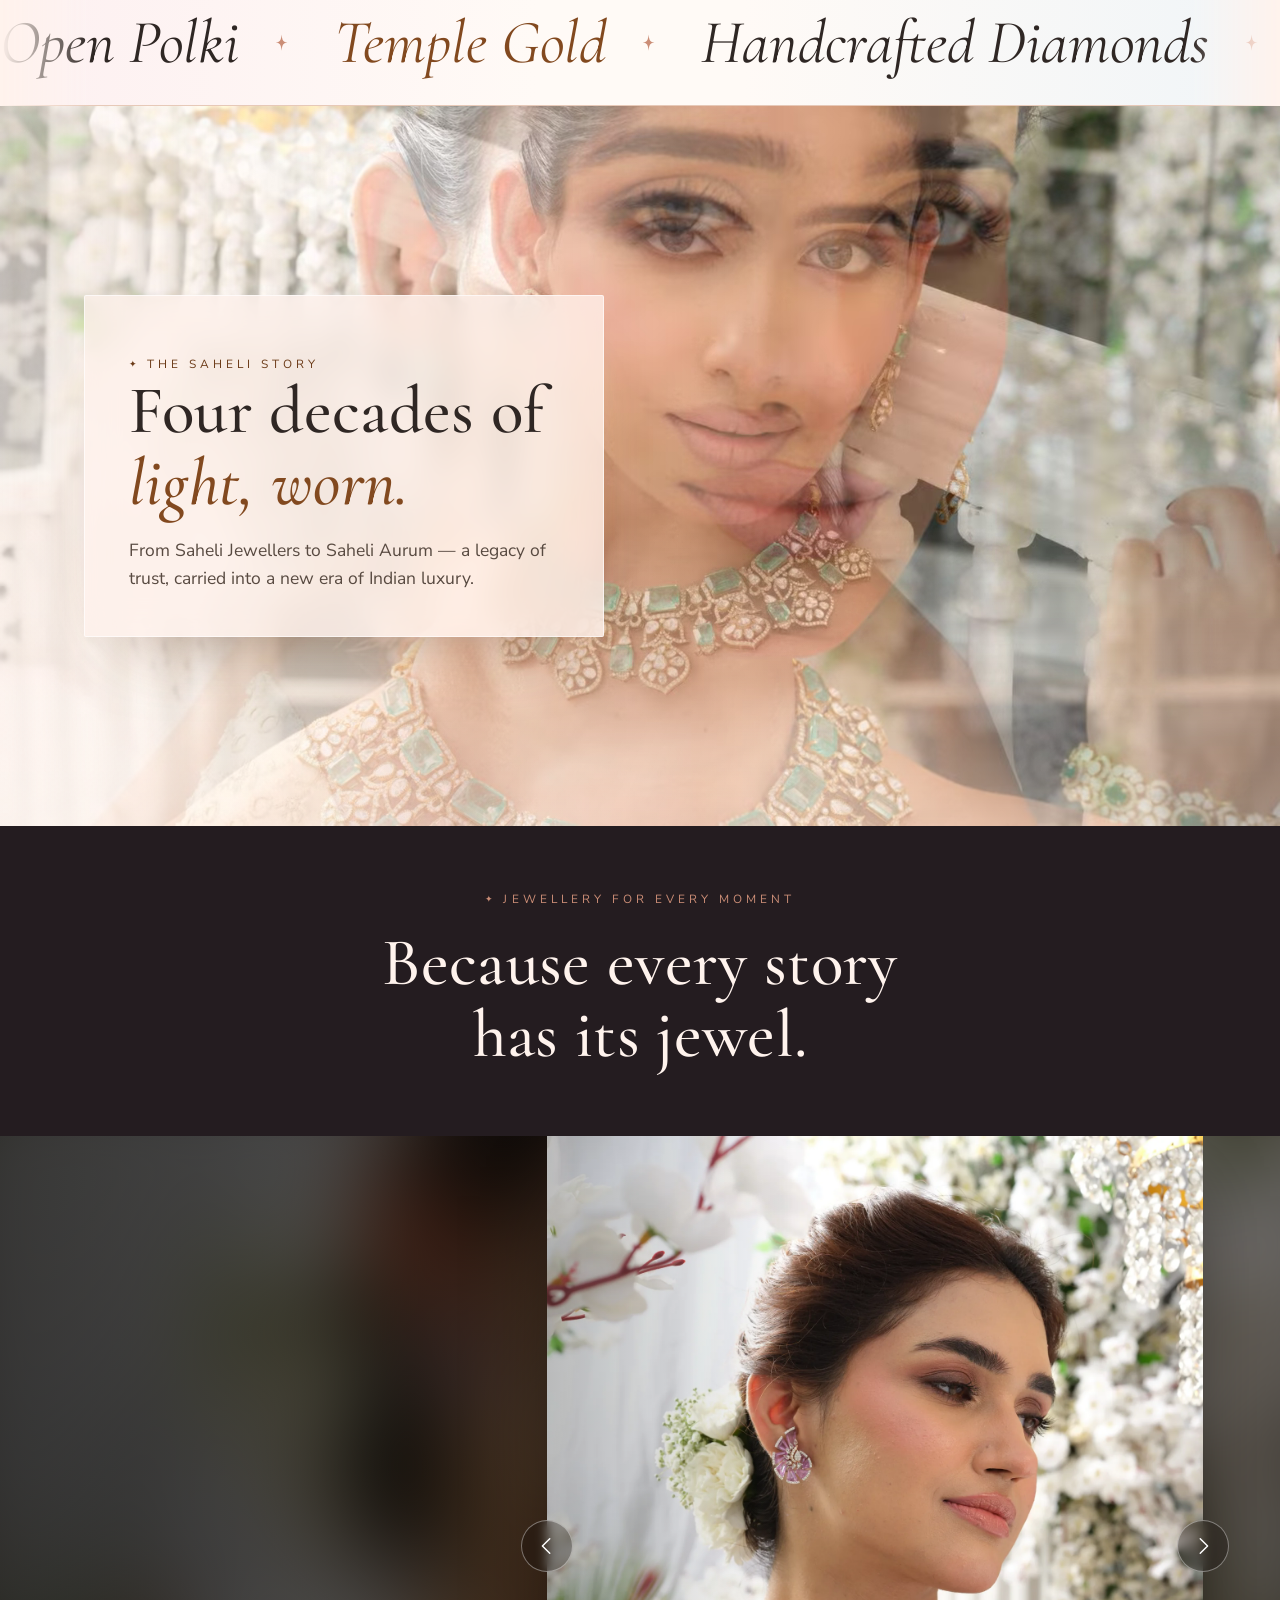
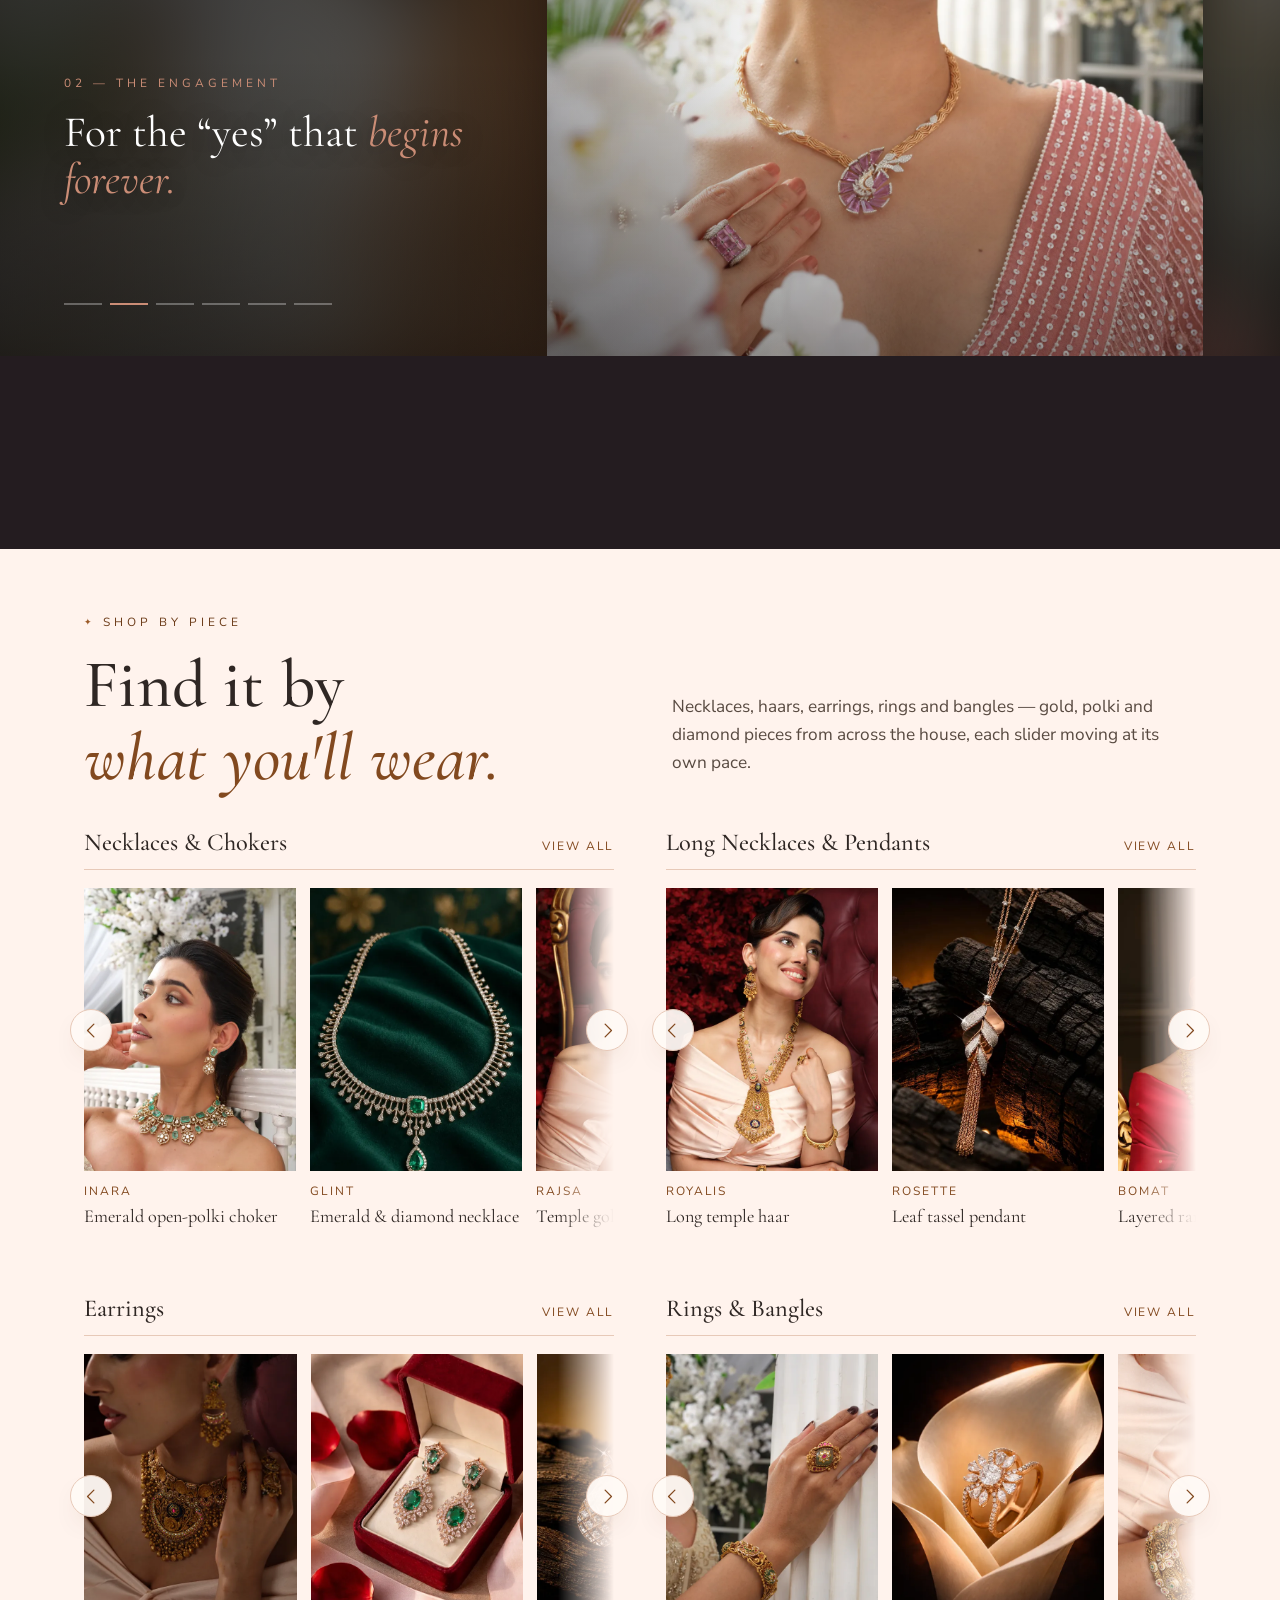
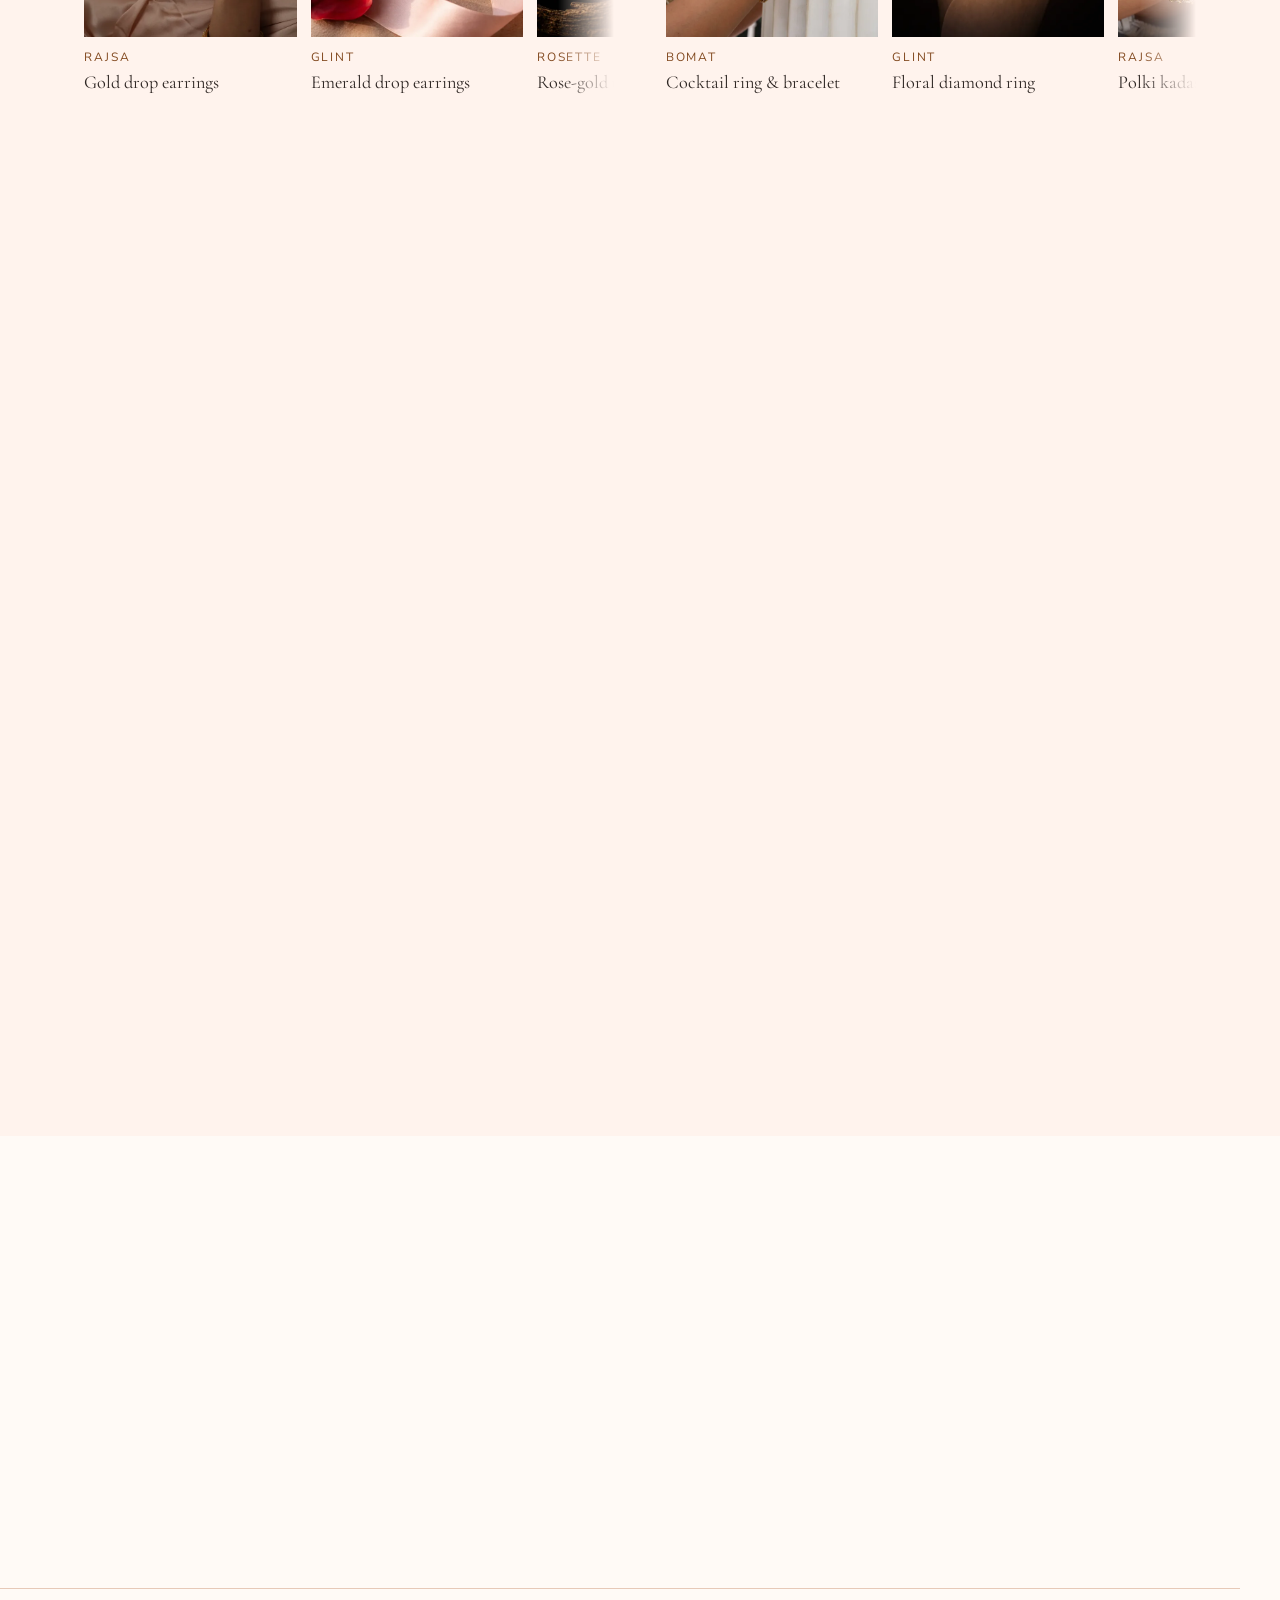
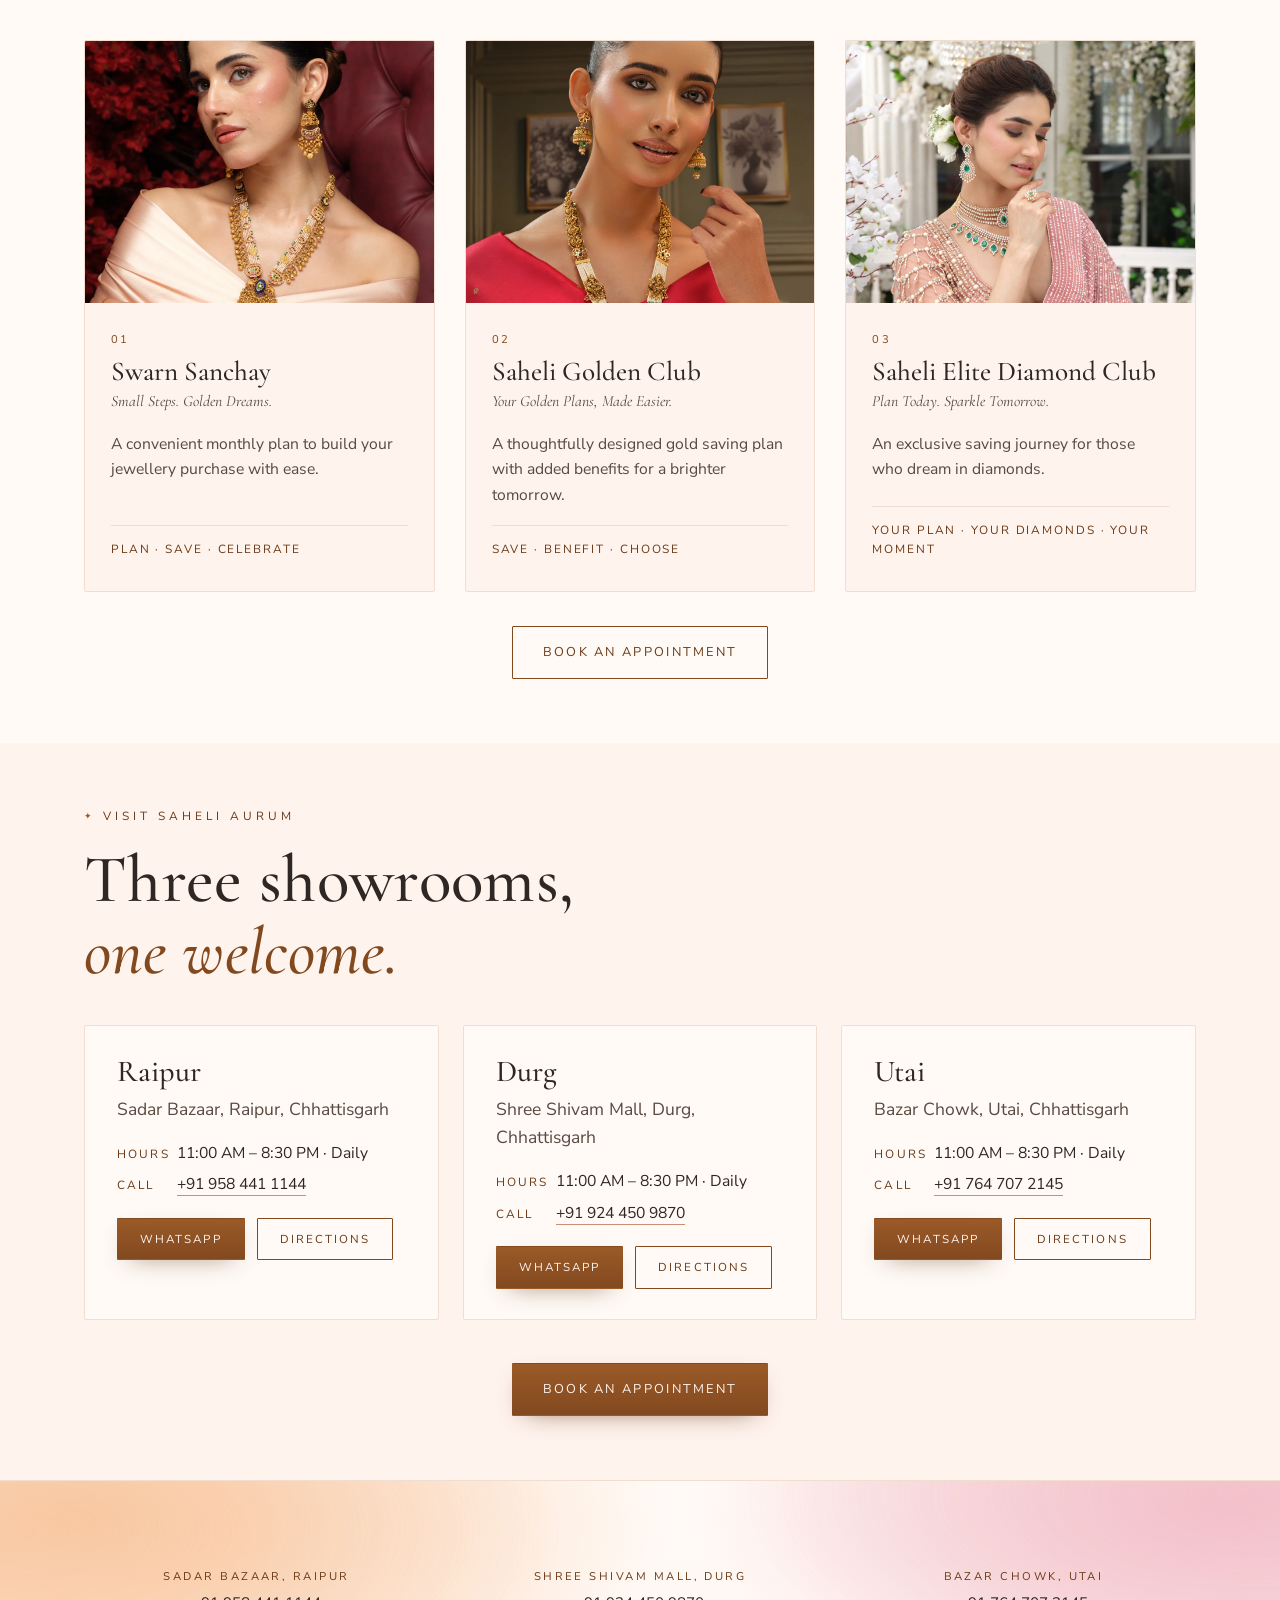
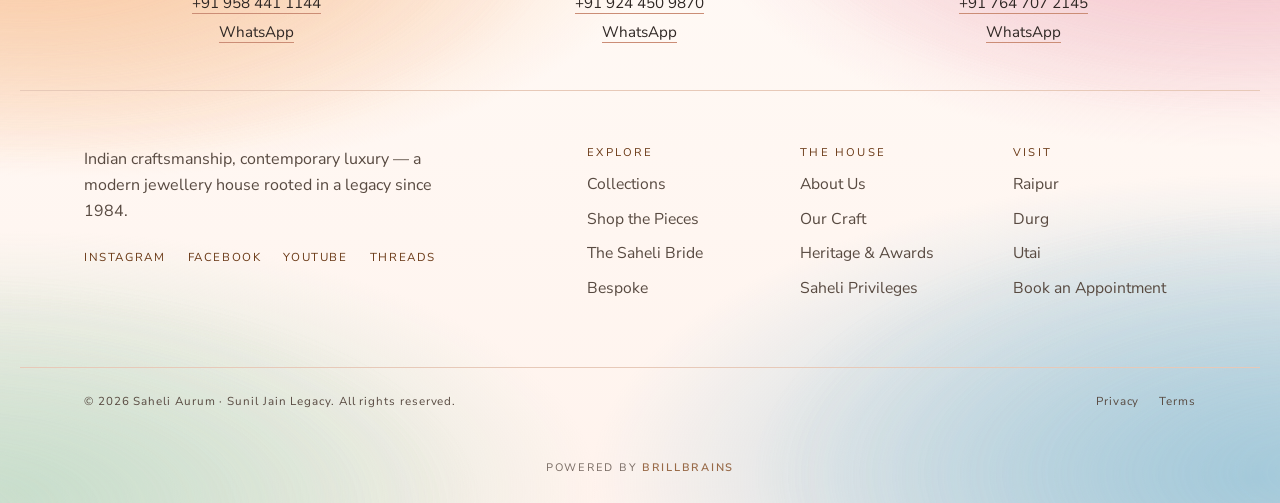
==== commit 019df72c: "New Bridal: keep page gutters on the appointment steps; three facts on one line Co-Authored-By: Clau" ====
--- a/new/index.html
+++ b/new/index.html
@@ -14,7 +14,7 @@
 <link rel="preload" as="image" href="/assets/img/hero_model.webp" fetchpriority="high" />
 <link rel="stylesheet" href="/assets/css/styles.css?v=31" />
 <link rel="stylesheet" href="/assets/css/pages.css?v=31" />
-<link rel="stylesheet" href="/new/assets/new.css?v=2" />
+<link rel="stylesheet" href="/new/assets/new.css?v=3" />
 </head>
 <body data-page="home" class="np np-home">
 <div class="topbar" id="topbar"><header class="site-header" id="siteHeader"><div class="wrap site-header__inner"><button class="nav-toggle" id="navToggle" aria-label="Open menu" aria-expanded="false"><span></span><span></span><span></span></button><a class="brand" href="/new" aria-label="Saheli Aurum home"><img class="brand__logo" src="/assets/img/logo-stack.svg?v=31" alt="Saheli Aurum" width="61" height="54" /><span class="brand__legacy">A&nbsp;Sunil&nbsp;Jain&nbsp;Legacy</span></a><nav class="nav" id="primaryNav" aria-label="Primary"><a href="/new/about" data-nav="about">About</a><a href="/new/collections" data-nav="collections">Collections</a><a href="/new/shop" data-nav="shop">Shop</a><a href="/new/bridal" data-nav="bridal">Bridal</a><a href="/new/bespoke" data-nav="bespoke">Bespoke</a><a href="/new/stores" data-nav="stores">Stores</a></nav><div class="site-header__cta"><a class="btn btn--outline btn--sm" href="/new/stores#appointment">Book an Appointment</a></div></div></header></div>
@@ -471,6 +471,6 @@
   <div class="wrap site-footer__addresses stagger"><div class="faddr"><h4>Sadar Bazaar, Raipur</h4><p><a href="tel:+919584411144">+91 958 441 1144</a></p><p><a href="https://wa.me/919584411144" target="_blank" rel="noopener noreferrer">WhatsApp</a></p></div><div class="faddr"><h4>Shree Shivam Mall, Durg</h4><p><a href="tel:+919244509870">+91 924 450 9870</a></p><p><a href="https://wa.me/919244509870" target="_blank" rel="noopener noreferrer">WhatsApp</a></p></div><div class="faddr"><h4>Bazar Chowk, Utai</h4><p><a href="tel:+917647072145">+91 764 707 2145</a></p><p><a href="https://wa.me/917647072145" target="_blank" rel="noopener noreferrer">WhatsApp</a></p></div></div><div class="wrap site-footer__top"><div class="site-footer__brand"><p class="site-footer__tag">Indian craftsmanship, contemporary luxury — a modern jewellery house rooted in a legacy since 1984.</p><div class="social" aria-label="Social links"><a href="https://www.instagram.com/sahelijewellers" target="_blank" rel="noopener noreferrer" aria-label="Saheli Jewellers on Instagram">Instagram</a><a href="https://www.facebook.com/people/Saheli-Jewellers/61592481073613/" target="_blank" rel="noopener noreferrer" aria-label="Saheli Jewellers on Facebook">Facebook</a><a href="https://www.youtube.com/@sahelijewellerschattisgarh" target="_blank" rel="noopener noreferrer" aria-label="Saheli Jewellers on YouTube">YouTube</a><a href="https://www.threads.com/@sahelijewellers" target="_blank" rel="noopener noreferrer" aria-label="Saheli Jewellers on Threads">Threads</a></div></div><nav class="site-footer__nav" aria-label="Footer"><div><h4>Explore</h4><a href="/new/collections">Collections</a><a href="/new/shop">Shop the Pieces</a><a href="/new/bridal">The Saheli Bride</a><a href="/new/bespoke">Bespoke</a></div><div><h4>The House</h4><a href="/new/about">About Us</a><a href="/new/about#craft">Our Craft</a><a href="/new/about#recognition">Heritage &amp; Awards</a><a href="/new#privileges">Saheli Privileges</a></div><div><h4>Visit</h4><a href="/new/stores#raipur">Raipur</a><a href="/new/stores#durg">Durg</a><a href="/new/stores#utai">Utai</a><a href="/new/stores#appointment">Book an Appointment</a></div></nav></div><div class="wrap site-footer__base"><span>© <span id="year">2026</span> Saheli Aurum · Sunil Jain Legacy. All rights reserved.</span><span class="site-footer__legal"><a href="#">Privacy</a><a href="#">Terms</a></span></div><div class="site-footer__credit"><a href="https://brillbrainsconsultants.com/" target="_blank" rel="noopener">Powered by <strong>BrillBrains</strong></a></div></footer>
 <a class="np-compare" href="/">New design preview <b>· View current</b></a>
 <script src="/assets/js/main.js?v=31"></script>
-<script src="/new/assets/new.js?v=2"></script>
+<script src="/new/assets/new.js?v=3"></script>
 </body>
 </html>
--- a/new/assets/new.css
+++ b/new/assets/new.css
@@ -199,7 +199,8 @@
 .lb-chip:disabled:hover{border-color:var(--line-strong)}
 
 /* bridal: facts, the seven-ceremony strip, the trousseau list and the appointment steps */
-.bride-facts{list-style:none;margin:1.6rem 0 1.9rem;padding:0;display:flex;flex-wrap:wrap;gap:clamp(18px,3vw,44px)}
+.bride-facts{list-style:none;margin:1.6rem 0 1.9rem;padding:0;display:flex;gap:clamp(16px,2.6vw,40px)}
+.bride-facts li{max-width:9.5em}
 .bride-facts li{display:flex;flex-direction:column;gap:3px}
 .bride-facts b{font-family:var(--f-display);font-weight:500;font-size:2.7rem;line-height:1;color:var(--mahogany)}
 .bride-facts span{font-family:var(--f-ui);font-size:.72rem;letter-spacing:.18em;text-transform:uppercase;color:var(--ink-soft)}
@@ -221,7 +222,7 @@
 .bride-list li:last-child{border-bottom:1px solid var(--line-strong)}
 .bride-list h3{font-family:var(--f-display);font-weight:500;font-size:1.45rem;margin-bottom:.2em}
 .bride-list p{margin:0;font-size:.98rem;color:var(--ink-soft)}
-.bride-steps{list-style:none;margin:0;padding:0;display:grid;grid-template-columns:repeat(4,1fr);gap:clamp(16px,2.4vw,30px)}
+.bride-steps{list-style:none;margin-block:0;padding-block:0;display:grid;grid-template-columns:repeat(4,1fr);gap:clamp(16px,2.4vw,30px)}
 .bride-steps li{padding:26px 22px 24px;border:1px solid var(--line-strong);border-radius:2px;background:var(--ivory-2)}
 .bride-steps span{font-family:var(--f-display);font-size:2.3rem;line-height:1;color:var(--mahogany)}
 .bride-steps h3{font-family:var(--f-display);font-weight:500;font-size:1.4rem;margin:.5em 0 .3em}
